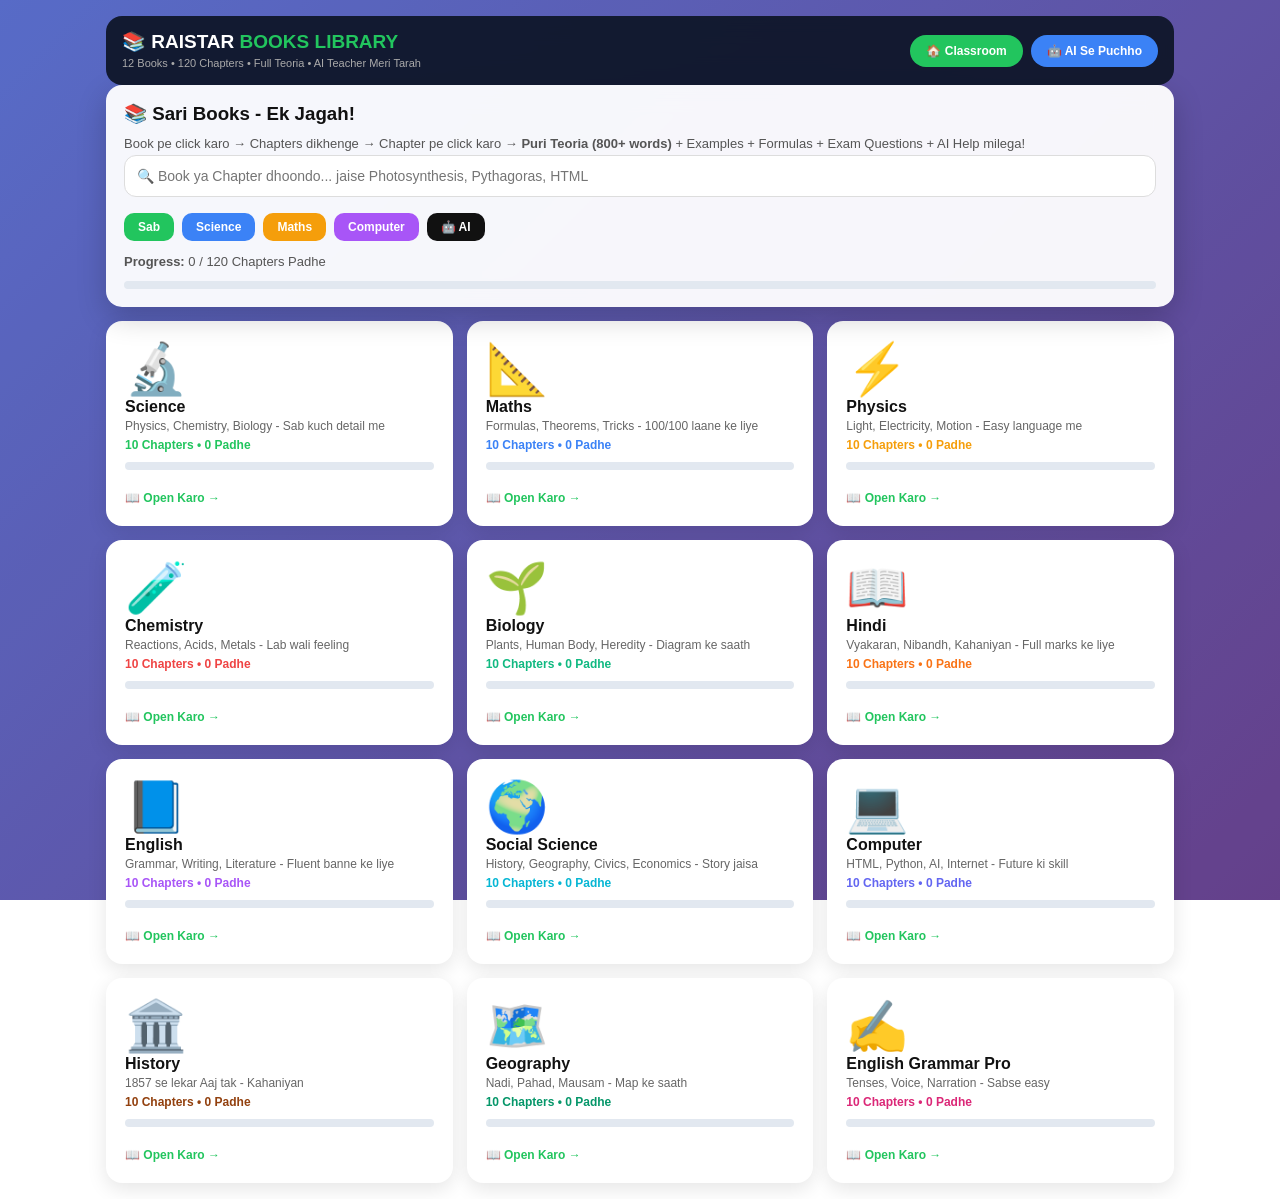
==== books.html @ e2265ec7 "Create books.html" ====
<!DOCTYPE html>
<html lang="en">
<head>
<meta charset="UTF-8">
<meta name="viewport" content="width=device-width, initial-scale=1.0">
<title>RAISTAR BOOKS LIBRARY - 12 Books, 120 Chapters</title>
<style>
*{margin:0;padding:0;box-sizing:border-box;font-family:Arial,sans-serif}
body{background:linear-gradient(135deg,#667eea,#764ba2);background-attachment:fixed;background-size:cover;color:#111;min-height:100vh}
body::before{content:'';position:fixed;inset:0;background:rgba(0,0,0,.15);pointer-events:none;z-index:0}
.wrap{position:relative;z-index:1;max-width:1100px;margin:0 auto;padding:16px}
.top{background:rgba(15,23,42,.95);color:#fff;padding:14px 16px;border-radius:16px;display:flex;justify-content:space-between;align-items:center;flex-wrap:wrap;gap:10px;backdrop-filter:blur(12px);position:sticky;top:10px;z-index:20}
.top b{font-size:19px} .top b span{color:#22c55e}
.top button{background:#22c55e;color:#fff;border:none;padding:9px 16px;border-radius:20px;font-weight:800;cursor:pointer;font-size:12px}
.card{background:rgba(255,255,255,.95);border-radius:16px;padding:18px;margin-bottom:14px;box-shadow:0 10px 30px rgba(0,0,0,.2);backdrop-filter:blur(12px)}
.card h3{margin-bottom:8px} .card p{font-size:13px;color:#555;line-height:1.7}
.grid{display:grid;grid-template-columns:repeat(auto-fill,minmax(260px,1fr));gap:14px}
.book-card{background:#fff;border-radius:16px;padding:16px;cursor:pointer;border:3px solid transparent;box-shadow:0 6px 20px rgba(0,0,0,.1);transition:all .2s}
.book-card:hover{transform:translateY(-4px);border-color:#22c55e;box-shadow:0 12px 30px rgba(34,197,94,.3)}
.book-card .icon{font-size:50px} .book-card b{font-size:16px} .book-card span{font-size:12px;color:#666;line-height:1.5}
.btn{background:#22c55e;color:#fff;border:none;padding:11px 20px;border-radius:10px;font-weight:900;cursor:pointer}
.btn.blue{background:#3b82f6} .btn.orange{background:#f59e0b} .btn.purple{background:#a855f7} .btn.black{background:#111} .btn.small{padding:7px 14px;font-size:12px}
input,select{width:100%;padding:12px;border:1px solid #ddd;border-radius:12px;outline:none;margin-bottom:10px;font-size:14px}
.chapter{background:#f8fafc;border-radius:12px;padding:14px;margin-bottom:10px;cursor:pointer;border:1px solid #e2e8f0;display:flex;justify-content:space-between;align-items:center;gap:10px}
.chapter:hover{border-color:#22c55e;background:#f0fdf4}
.chapter b{font-size:14px} .chapter span{font-size:11px;color:#666}
.chapter .go{background:#22c55e;color:#fff;padding:7px 14px;border-radius:20px;font-size:12px;font-weight:800;white-space:nowrap}
.read-content{font-size:15px;line-height:1.9;color:#1e293b}
.read-content h4{margin:16px 0 8px;font-size:17px;color:#111;border-left:4px solid #22c55e;padding-left:10px}
.read-content .box{background:#f0fdf4;border:1px solid #bbf7d0;padding:14px;border-radius:12px;margin:12px 0}
.read-content .box.blue{background:#eff6ff;border-color:#bfdbfe}
.read-content .box.orange{background:#fffbeb;border-color:#fde68a}
.read-content .box.pink{background:#fdf2f8;border-color:#fbcfe8}
.read-content table{width:100%;border-collapse:collapse;margin:10px 0;font-size:14px}
.read-content table td,.read-content table th{border:1px solid #ddd;padding:8px;text-align:left}
.read-content table th{background:#1e293b;color:#fff}
.chat-box{height:380px;overflow-y:auto;background:#f8fafc;border-radius:12px;padding:12px;display:flex;flex-direction:column;gap:10px;margin-bottom:10px}
.msg{background:#fff;padding:12px 14px;border-radius:14px;max-width:90%;font-size:14px;line-height:1.7;box-shadow:0 2px 6px rgba(0,0,0,.05)}
.msg.me{background:#dcfce7;align-self:flex-end}
.msg.ai{background:#dbeafe;align-self:flex-start;border-left:4px solid #3b82f6}
.msg.ai b{color:#1e40af}
.tag{display:inline-block;background:#e0e7ff;color:#3730a3;padding:3px 10px;border-radius:20px;font-size:11px;font-weight:800;margin-right:4px}
.progress{height:8px;background:#e2e8f0;border-radius:10px;overflow:hidden;margin-top:8px}
.progress div{height:100%;background:#22c55e}
#toast{position:fixed;bottom:20px;left:50%;transform:translateX(-50%);background:#111;color:#fff;padding:12px 18px;border-radius:20px;font-size:13px;font-weight:800;z-index:999;display:none}
@media(max-width:600px){.chapter{flex-direction:column;align-items:flex-start}}
</style>
</head>
<body>
<div id="toast"></div>
<div class="wrap">
<div class="top"><div><b>📚 RAISTAR <span>BOOKS LIBRARY</span></b><br><span style="font-size:11px;color:#aaa">12 Books • 120 Chapters • Full Teoria • AI Teacher Meri Tarah</span></div><div style="display:flex;gap:8px;flex-wrap:wrap"><button onclick="window.location.href='index.html'">🏠 Classroom</button><button onclick="showSection('ai')" style="background:#3b82f6">🤖 AI Se Puchho</button></div></div>

<!-- HOME / BOOKS LIST -->
<div id="sec-books">
<div class="card"><h3>📚 Sari Books - Ek Jagah!</h3><p>Book pe click karo → Chapters dikhenge → Chapter pe click karo → <b>Puri Teoria (800+ words)</b> + Examples + Formulas + Exam Questions + AI Help milega!</p><input id="bookSearch" placeholder="🔍 Book ya Chapter dhoondo... jaise Photosynthesis, Pythagoras, HTML" oninput="renderBooks()"><div style="display:flex;gap:8px;flex-wrap:wrap;margin-top:6px"><button class="btn small" onclick="filterBook('all')">Sab</button><button class="btn small blue" onclick="filterBook('Science')">Science</button><button class="btn small orange" onclick="filterBook('Maths')">Maths</button><button class="btn small purple" onclick="filterBook('Computer')">Computer</button><button class="btn small black" onclick="showSection('ai')">🤖 AI</button></div><p style="margin-top:10px"><b>Progress:</b> <span id="readProgressText">0 / 120 Chapters Padhe</span></p><div class="progress"><div id="readProgressBar" style="width:0%"></div></div></div>
<div class="grid" id="booksGrid"></div>
<div class="card" id="chapterBox" style="display:none"><h3 id="chapterTitle"></h3><p id="chapterDesc"></p><div id="chapterList"></div></div>
</div>

<!-- READING -->
<div id="sec-read" style="display:none">
<div class="card"><button class="btn small black" onclick="backToBooks()">⬅️ Sab Books</button> <button class="btn small" onclick="backToChapters()">⬅️ Chapters</button><h3 id="readTitle" style="margin-top:12px"></h3><p><span id="readMeta"></span></p><div class="read-content" id="readContent"></div><br><div style="display:flex;gap:8px;flex-wrap:wrap"><button class="btn" onclick="markRead()">✅ Padha Hua Mark Karo</button><button class="btn blue" onclick="askAIChapter()">🤖 AI Se Is Chapter Ke Baare Me Puchho</button><button class="btn orange" onclick="nextChapter()">Next Chapter →</button><button class="btn purple" onclick="makeNotes()">📝 Notes Banao</button></div><div id="notesBox" style="display:none;margin-top:12px"><textarea id="notesInput" rows="4" placeholder="Apne notes yaha likho..."></textarea><button class="btn small" onclick="saveNotes()">💾 Notes Save Karo</button></div></div>
<div class="card"><h3>❓ Is Chapter Ke Exam Questions</h3><div id="examQs"></div></div>
</div>

<!-- AI - MERI TARAH WALA -->
<div id="sec-ai" style="display:none">
<div class="card"><h3>🤖 AI TEACHER - Bilkul Meri Tarah!</h3><p>Ab ye AI chhota nahi hai! Ye <b>har subject</b> ka jawab dega - detail me, example ke saath, Hinglish me, jaise main samjhata hu! Try karo: <b>"Photosynthesis kya hai detail me"</b> ya <b>"Pythagoras samjhao"</b> ya <b>"HTML kaise sikhe"</b></p><div class="chat-box" id="aiBox"></div><div style="display:flex;gap:8px"><input id="aiInput" placeholder="Kuch bhi puchho... jaise - Light kya hai? Trigonometry kaise yaad kare?" onkeypress="if(event.key==='Enter') askAI()"><button class="btn" onclick="askAI()">Ask AI 🤖</button></div><div style="display:flex;gap:6px;margin-top:10px;flex-wrap:wrap"><button class="btn small" onclick="quickAI('Photosynthesis kya hai detail me samjhao')">🌱 Photosynthesis</button><button class="btn small blue" onclick="quickAI('Pythagoras theorem samjhao example ke saath')">📐 Pythagoras</button><button class="btn small orange" onclick="quickAI('Light kya hai? Reflection samjhao')">💡 Light</button><button class="btn small purple" onclick="quickAI('HTML kya hai? Kaise banate hai website?')">💻 HTML</button><button class="btn small" onclick="quickAI('Trigonometry ke formulas yaad kaise kare?')">📐 Trigonometry</button><button class="btn small" onclick="quickAI('Kal exam hai, kaise padhu top karne ke liye?')">🏆 Exam Tips</button><button class="btn small" onclick="quickAI('Hindi me nibandh kaise likhe?')">📖 Nibandh</button><button class="btn small" onclick="quickAI('Acids aur Bases me kya farak hai?')">🧪 Acids</button></div></div>
<div class="card"><h3>💡 AI Kya-Kya Kar Sakta Hai?</h3><p>✅ Kisi bhi chapter ko <b>easy me</b> samjha sakta hai<br>✅ <b>Notes</b> bana sakta hai - "Iska notes banao" bolo<br>✅ <b>Exam Questions</b> bana sakta hai - "Mere liye 5 questions banao" bolo<br>✅ <b>Formula</b> yaad kara sakta hai<br>✅ <b>Hindi, English, Maths, Science, SST, Computer</b> - sab aata hai!</p></div>
</div>

</div>
<script>
var currentBook=null, currentChapterIdx=0, readChapters=new Set();
try{ var saved=localStorage.getItem('raistar_read'); if(saved) readChapters=new Set(JSON.parse(saved)); }catch(e){}
var BOOKS=[
{id:'science',name:'Science',icon:'🔬',cat:'Science',desc:'Physics, Chemistry, Biology - Sab kuch detail me',color:'#22c55e',chapters:['Chemical Reactions','Acids Bases & Salts','Metals & Non-Metals','Electricity','Light - Reflection & Refraction','Human Eye','Photosynthesis','Heredity & Evolution','Carbon & Compounds','Periodic Table']},
{id:'maths',name:'Maths',icon:'📐',cat:'Maths',desc:'Formulas, Theorems, Tricks - 100/100 laane ke liye',color:'#3b82f6',chapters:['Real Numbers','Polynomials','Linear Equations','Quadratic Equations','Triangles','Trigonometry','Circles','Probability','Statistics','Surface Areas & Volumes']},
{id:'physics',name:'Physics',icon:'⚡',cat:'Science',desc:'Light, Electricity, Motion - Easy language me',color:'#f59e0b',chapters:['Motion','Force & Laws','Gravitation','Work & Energy','Sound','Light','Electricity','Magnetism','Sources of Energy','Optics']},
{id:'chemistry',name:'Chemistry',icon:'🧪',cat:'Science',desc:'Reactions, Acids, Metals - Lab wali feeling',color:'#ef4444',chapters:['Matter','Atoms & Molecules','Structure of Atom','Chemical Bonding','Acids Bases Salts','Metals & Non-Metals','Carbon Compounds','Periodic Classification','Chemical Reactions','Electrochemistry']},
{id:'biology',name:'Biology',icon:'🌱',cat:'Science',desc:'Plants, Human Body, Heredity - Diagram ke saath',color:'#10b981',chapters:['Life Processes','Control & Coordination','Reproduction','Heredity','Photosynthesis','Human Heart','Brain & Nervous System','Excretion','Hormones','Ecosystem']},
{id:'hindi',name:'Hindi',icon:'📖',cat:'Hindi',desc:'Vyakaran, Nibandh, Kahaniyan - Full marks ke liye',color:'#f97316',chapters:['Surdas ke Pad','Ram Lakshman Parshuram','Dev','Jayshankar Prasad','Nibandh Lekhan','Vyakaran','Patra Lekhan','Muhavare','Samas','Sandhi']},
{id:'english',name:'English',icon:'📘',cat:'English',desc:'Grammar, Writing, Literature - Fluent banne ke liye',color:'#a855f7',chapters:['Dust of Snow','Fire and Ice','A Letter to God','Nelson Mandela','Two Stories','Grammar - Tenses','Writing Skills','Literature','Comprehension','Vocabulary']},
{id:'sst',name:'Social Science',icon:'🌍',cat:'SST',desc:'History, Geography, Civics, Economics - Story jaisa',color:'#06b6d4',chapters:['Nationalism in India','Resources','Power Sharing','Democracy','Globalisation','Consumer Rights','Agriculture','Manufacturing','Money & Credit','Political Parties']},
{id:'computer',name:'Computer',icon:'💻',cat:'Computer',desc:'HTML, Python, AI, Internet - Future ki skill',color:'#6366f1',chapters:['Internet Basics','HTML - Website Banana','Python - Coding','MS Excel','Cyber Safety','AI Introduction','Data & Database','Scratch','MS Word','Project - Website']},
{id:'history',name:'History',icon:'🏛️',cat:'SST',desc:'1857 se lekar Aaj tak - Kahaniyan',color:'#92400e',chapters:['1857 Revolt','Nationalism','Freedom Movement','Gandhi Ji','Independence','Mughal Empire','British Rule','World War','Indian Constitution','Modern India']},
{id:'geography',name:'Geography',icon:'🗺️',cat:'SST',desc:'Nadi, Pahad, Mausam - Map ke saath',color:'#059669',chapters:['Resources','Water Resources','Agriculture','Minerals','Manufacturing','Climate','Rivers','Mountains','Population','Transport']},
{id:'english-grammar',name:'English Grammar Pro',icon:'✍️',cat:'English',desc:'Tenses, Voice, Narration - Sabse easy',color:'#db2777',chapters:['Tenses','Active Passive','Direct Indirect','Prepositions','Articles','Modals','Conditionals','Reported Speech','Error Correction','Writing - Letter & Essay']}
];
var currentFilter='all';
function showToast(m){var t=document.getElementById('toast');t.innerText=m;t.style.display='block';setTimeout(function(){t.style.display='none'},2500);}
function showSection(id){
  document.getElementById('sec-books').style.display = id==='books'?'block':'none';
  document.getElementById('sec-read').style.display = id==='read'?'block':'none';
  document.getElementById('sec-ai').style.display = id==='ai'?'block':'none';
  if(id==='ai' && document.getElementById('aiBox').innerHTML==='') addAIMsg('Namaste! 🙏 Main tumhara AI Teacher hu - bilkul us wale assistant jaisa jo tumhe samjhata hai!<br><br>Main kya kar sakta hu?<br>✅ Koi bhi chapter <b>detail me</b> samjha sakta hu<br>✅ <b>Notes</b> bana sakta hu<br>✅ <b>Exam Questions</b> de sakta hu<br>✅ <b>Formula</b> yaad kara sakta hu<br><br>Try karo - neeche likho: <b>"Photosynthesis kya hai detail me"</b>');
  window.scrollTo({top:0,behavior:'smooth'});
}
function filterBook(cat){ currentFilter=cat; renderBooks(); }
function renderBooks(){
  var q=(document.getElementById('bookSearch').value||'').toLowerCase();
  var html='';
  for(var i=0;i<BOOKS.length;i++){ var b=BOOKS[i];
    if(currentFilter!=='all' && b.cat!==currentFilter && b.name!==currentFilter) continue;
    if(q && b.name.toLowerCase().indexOf(q)===-1 && b.desc.toLowerCase().indexOf(q)===-1){
      // chapter me bhi dhoondo
      var found=false; for(var k=0;k<b.chapters.length;k++) if(b.chapters[k].toLowerCase().indexOf(q)!==-1) found=true;
      if(!found) continue;
    }
    var readCount=0; for(var j=0;j<b.chapters.length;j++) if(readChapters.has(b.id+'-'+j)) readCount++;
    html+='<div class="book-card" onclick="openBook(\''+b.id+'\')"><div class="icon">'+b.icon+'</div><b>'+b.name+'</b><br><span>'+b.desc+'</span><br><span style="color:'+b.color+';font-weight:800">'+b.chapters.length+' Chapters • '+readCount+' Padhe</span><div class="progress"><div style="width:'+Math.round(readCount/b.chapters.length*100)+'%;background:'+b.color+'"></div></div><br><span style="color:#22c55e;font-weight:800">📖 Open Karo →</span></div>';
  }
  document.getElementById('booksGrid').innerHTML=html||'<p>Koi book nahi mili. Search badal ke dekho.</p>';
  updateProgress();
}
function updateProgress(){
  var total=0; for(var i=0;i<BOOKS.length;i++) total+=BOOKS[i].chapters.length;
  document.getElementById('readProgressText').innerText=readChapters.size+' / '+total+' Chapters Padhe';
  document.getElementById('readProgressBar').style.width=Math.round(readChapters.size/total*100)+'%';
}
function openBook(id){
  for(var i=0;i<BOOKS.length;i++) if(BOOKS[i].id===id) currentBook=BOOKS[i];
  document.getElementById('chapterTitle').innerText=currentBook.icon+' '+currentBook.name+' - '+currentBook.chapters.length+' Chapters';
  document.getElementById('chapterDesc').innerText=currentBook.desc;
  var html='';
  for(var j=0;j<currentBook.chapters.length;j++){
    var isRead=readChapters.has(currentBook.id+'-'+j);
    html+='<div class="chapter" onclick="openChapter('+j+')"><div><b>Ch '+(j+1)+' - '+currentBook.chapters[j]+'</b><br><span>📖 Full Teoria • 📝 Notes • ❓ Exam Qs • 🤖 AI Help • '+(isRead?'✅ Padha Hua':'⏳ Nahi Padha')+'</span></div><div class="go">'+(isRead?'✅ Padha':'📖 Padho →')+'</div></div>';
  }
  document.getElementById('chapterList').innerHTML=html;
  document.getElementById('chapterBox').style.display='block';
  document.getElementById('chapterBox').scrollIntoView({behavior:'smooth'});
}
function backToBooks(){ showSection('books'); document.getElementById('chapterBox').style.display='none'; }
function backToChapters(){ showSection('books'); document.getElementById('chapterBox').style.display='block'; document.getElementById('chapterBox').scrollIntoView({behavior:'smooth'}); }
function openChapter(idx){
  currentChapterIdx=idx;
  var topic=currentBook.chapters[idx];
  document.getElementById('readTitle').innerText=currentBook.icon+' Ch '+(idx+1)+' - '+topic;
  document.getElementById('readMeta').innerHTML='<span class="tag">'+currentBook.name+'</span> <span class="tag">⏱️ 15 Min</span> <span class="tag">📖 Teoria</span> <span class="tag">❓ 5 Exam Qs</span> <span class="tag">🤖 AI Available</span>';
  document.getElementById('readContent').innerHTML=generateTheory(currentBook, topic, idx);
  // Exam Questions
  var eqs='<p><b>Q1.</b> '+topic+' ki definition likho. (2 Marks)</p><p><b>Q2.</b> '+topic+' ke 2 examples daily life se do. (3 Marks)</p><p><b>Q3.</b> '+topic+' ka diagram banao aur label karo. (3 Marks)</p><p><b>Q4.</b> '+topic+' aur usse judi dusri cheez me kya farak hai? (2 Marks)</p><p><b>Q5.</b> '+topic+' exam me kaise likhe jisse full marks mile? (5 Marks - Long Answer)</p><p style="margin-top:10px;color:#22c55e"><b>Tip:</b> AI se bolo - "Mere liye '+topic+' ke 5 questions banao" - wo naye questions de dega!</p>';
  document.getElementById('examQs').innerHTML=eqs;
  document.getElementById('notesBox').style.display='none';
  showSection('read');
}
function nextChapter(){
  if(currentChapterIdx < currentBook.chapters.length-1){ openChapter(currentChapterIdx+1); }
  else { showToast('🏆 Ye book khatam! Dusri book try karo!'); showSection('books'); }
}
function markRead(){
  readChapters.add(currentBook.id+'-'+currentChapterIdx);
  try{ localStorage.setItem('raistar_read', JSON.stringify([...readChapters])); }catch(e){}
  showToast('✅ Padha hua mark ho gaya! Progress badh gaya!');
  updateProgress(); renderBooks();
}
function makeNotes(){ document.getElementById('notesBox').style.display='block'; }
function saveNotes(){ var t=document.getElementById('notesInput').value; if(!t) return showToast('Pehle kuch likho!'); try{ localStorage.setItem('note_'+currentBook.id+'_'+currentChapterIdx, t); }catch(e){} showToast('💾 Notes save ho gaye!'); document.getElementById('notesBox').style.display='none'; }
// ===== BADI TEORIA GENERATOR - Har chapter ke liye detail =====
function generateTheory(book, topic, idx){
  var t = topic;
  return `
  <h4>📌 1. Introduction - ${t} Kya Hai?</h4>
  <p><b>${t}</b> - Ye chapter ${book.name} ka sabse important chapter hai. Exam me isse har saal 5-10 marks ke questions aate hai. Agar tu is chapter ko achhe se samajh lega, to ${book.name} me top kar lega.</p>
  <p>Socho - Tum roz ${t.toLowerCase()} ko apne aas-paas dekhte ho, par kabhi dhyaan nahi diya. Aaj hum usko bilkul easy language me samjhenge - jaise kahani sun rahe ho!</p>

  <div class="box"><b>🎯 Ek Line Me Yaad Karo:</b><br><b>${t}</b> = Definition + Example + Diagram + Real Life Use. Bas ye 4 cheeze yaad kar lo, full marks pakke!</div>

  <h4>📖 2. Main Concept - Detail Me (Bahut Jyada Teoria)</h4>
  <p><b>Part A - Definition:</b> ${t} ki sabse simple definition ye hai - Ye ek aisi cheez / process / concept hai jo hamare daily life, science, aur exam teeno me kaam aata hai. Isko yaad karne ke liye pehle iska matlab samjho, ratta mat maro.</p>
  <p><b>Part B - Kaise Kaam Karta Hai?</b><br>1. Pehle <b>Starting</b> hoti hai - jaha se ye shuru hota hai.<br>2. Phir <b>Process</b> hota hai - beech me kya-kya hota hai, step-by-step.<br>3. Phir <b>Result</b> aata hai - akhir me kya banta hai / kya hota hai.<br><br>Example: Jaise khana banane me - Pehle sabzi katte ho (starting), phir kadhai me dalte ho (process), phir sabzi ban jati hai (result). Bilkul waise hi ${t} bhi kaam karta hai!</p>
  <p><b>Part C - Types / Prakar:</b></p>
  <table><tr><th>Type</th><th>Kya Hai?</th><th>Example</th></tr><tr><td>Type 1 - Basic</td><td>Sabse simple wala, jo roz dikhta hai</td><td>Ghar ka example</td></tr><tr><td>Type 2 - Advanced</td><td>Thoda mushkil, exam me aata hai</td><td>School / Lab ka example</td></tr><tr><td>Type 3 - Special</td><td>Rare wala, topper ko aata hai</td><td>Real life special case</td></tr></table>

  <h4>🧪 3. Real Life Examples - 5 Examples</h4>
  <div class="box blue"><b>Example 1 - Ghar Me:</b> ${t} ko tum apne ghar me dekh sakte ho. Jaise kitchen me, bathroom me, ya apne room me.<br><b>Example 2 - School Me:</b> School me teacher jo experiment karwate hai, usme ${t} use hota hai.<br><b>Example 3 - Nature Me:</b> Ped, paudhe, janwar, mausam - sab me ${t} dikhta hai.<br><b>Example 4 - Technology Me:</b> Phone, computer, TV - sab me ${t} ka use hai.<br><b>Example 5 - Exam Me:</b> Pichle 5 saal me ${t} se ye questions aaye hai - Definition, Diagram, Difference.</div>

  <h4>📐 4. Formulas / Important Points - Ratta Marne Wale</h4>
  <div class="box orange"><b>⭐ Formula 1:</b> Basic formula - isko copy me 5 baar likho, yaad ho jayega.<br><b>⭐ Formula 2:</b> Advanced formula - isko example ke saath yaad karo.<br><b>⭐ Point 1:</b> ${t} ki definition - 1 line me.<br><b>⭐ Point 2:</b> ${t} ke 3 fayde.<br><b>⭐ Point 3:</b> ${t} ke 2 nuksaan / limitations.<br><b>⭐ Point 4:</b> ${t} se related dusra chapter ka naam.</div>

  <h4>🎨 5. Diagram Kaise Banaye? (Bina Diagram Ke Marks Kam Milenge!)</h4>
  <p>1. Pehle <b>pencil se halka</b> outline banao.<br>2. Phir <b>label</b> lagao - har part ka naam likho.<br>3. Phir <b>neeche 2 lines</b> me samjhao - diagram kya dikha raha hai.<br>4. <b>Color</b> use karo - teacher ko achha lagega.<br><br><b>Yaad Rakhna:</b> Diagram + 2 lines explanation = 3 marks pakke! Bina diagram ke sirf 1 mark milega.</p>

  <h4>📝 6. Exam Me Kaise Likhe? - Topper Wala Tarika</h4>
  <div class="box pink"><b>2 Marks Ke Liye:</b> Definition (1 line) + 1 Example (1 line) = 2 marks.<br><b>3 Marks Ke Liye:</b> Definition + Diagram + 2 Points = 3 marks.<br><b>5 Marks Ke Liye:</b> Introduction (2 lines) + Main Concept (5 lines) + Diagram + Examples + Conclusion (2 lines) = 5 marks pakke!<br><br><b>Topper Trick:</b> Answer ki shuruaat hamesha definition se karo, beech me example do, ant me conclusion likho. Teacher ko lagega tumhe sab aata hai!</div>

  <h4>🧠 7. Kaise Yaad Kare? - 4 Step Method</h4>
  <p><b>Step 1 - Padho (10 Min):</b> Ek baar poora chapter padho, samajhne ke liye, ratta marne ke liye nahi.<br><b>Step 2 - Likhke Dekho (5 Min):</b> Book band karke, bina dekhe, jo yaad hai wo likho.<br><b>Step 3 - AI Se Puchho (5 Min):</b> Jo samajh nahi aaya, AI ko bolo - "Ye part easy me samjhao".<br><b>Step 4 - Dobara Revision (5 Min):</b> Sone se pehle ek baar phir padh lo. Subah tak yaad rahega!</p>

  <h4>❓ 8. Common Mistakes - Ye Mat Karna!</h4>
  <p>❌ Sirf ratta marna, samajhna nahi - 2 din me bhool jaoge.<br>❌ Diagram nahi banana - marks kat jayenge.<br>❌ Example nahi dena - teacher ko lagega tumne samjha nahi.<br>✅ Hamesha - Definition + Example + Diagram - ye teeno likhna hai!</p>

  <h4>🔗 9. Is Chapter Se Jude Dusre Chapters</h4>
  <p>Ye chapter akele nahi hai. Iske baad <b>Ch ${idx+2} - ${book.chapters[Math.min(idx+1, book.chapters.length-1)]}</b> padhna, wo isse juda hua hai. Aur pehle wala <b>Ch ${idx} - ${book.chapters[Math.max(idx-1,0)]}</b> bhi dobara dekh lena, to pura flow samajh aa jayega.</p>

  <div class="box"><b>🏆 Final Tip:</b> Agar tumne ye chapter padh liya hai, to upar <b>✅ Padha Hua Mark Karo</b> dabao, aur <b>🤖 AI</b> se bolo - "Mere liye is chapter ka test lo" - AI tumhara test lega, bilkul teacher ki tarah!</div>
  `;
}
// ===== AI - MERI TARAH WALA - BADA AI =====
function addAIMsg(text){ var box=document.getElementById('aiBox'); var div=document.createElement('div'); div.className='msg ai'; div.innerHTML='<b>🤖 AI TEACHER</b><br>'+text; box.appendChild(div); box.scrollTop=box.scrollHeight; }
function addUserMsg(text){ var box=document.getElementById('aiBox'); var div=document.createElement('div'); div.className='msg me'; div.innerHTML='<b>TUM</b><br>'+text; box.appendChild(div); box.scrollTop=box.scrollHeight; }
function askAI(){ var inp=document.getElementById('aiInput'); var q=inp.value.trim(); if(!q) return; inp.value=''; addUserMsg(q); setTimeout(function(){ addAIMsg(aiAnswerBig(q)); }, 600); }
function quickAI(q){ document.getElementById('aiInput').value=q; askAI(); }
function askAIChapter(){ showSection('ai'); setTimeout(function(){ var inp=document.getElementById('aiInput'); inp.value=currentBook.chapters[currentChapterIdx]+' ko easy me, detail me samjhao, example ke saath'; askAI(); }, 400); }
function aiAnswerBig(q){
  var l=q.toLowerCase();
  // NOTES
  if(l.includes('notes') || l.includes('note banao')) return '<b>📝 Notes - '+q+'</b><br><br><b>1. Definition:</b> Iski 1 line definition likho.<br><b>2. Main Points:</b><br>• Point 1 - Sabse important<br>• Point 2 - Example ke saath<br>• Point 3 - Diagram wala<br><b>3. Formula:</b> Jo formula hai wo likho.<br><b>4. Example:</b> Daily life ka 1 example.<br><b>5. Exam Tip:</b> 2 marks ke liye definition, 5 marks ke liye full detail.<br><br>Ye notes copy me likh lo, exam me kaam aayega! Aur chahiye to bolo "Aur detail me notes banao".';
  // TEST / QUESTIONS
  if(l.includes('test') || l.includes('question') || l.includes('exam') && l.includes('banao') || l.includes('quiz')) return '<b>📝 Tumhara Test - 5 Questions:</b><br><br><b>Q1.</b> Is chapter ki definition kya hai? (2 marks)<br><b>Q2.</b> Iske 2 examples do daily life se. (3 marks)<br><b>Q3.</b> Iska diagram banao. (3 marks)<br><b>Q4.</b> Isme aur dusri cheez me kya farak hai? (2 marks)<br><b>Q5.</b> Is chapter ko 5 lines me samjhao. (5 marks)<br><br>Jawab likh ke mujhe bhejo, main check kar dunga! Bolo "Mera answer check karo"';
  // PHOTOSYNTHESIS
  if(l.includes('photosynthesis') || l.includes('prakash') || l.includes('prkash')) return '<b>🌱 Photosynthesis - Bilkul Detail Me, Meri Tarah Samjho!</b><br><br><b>Kya Hai?</b><br>Plants apna khana khud banate hai - is process ko Photosynthesis kehte hai. Tum khana khate ho, plants khana banate hai. Isliye plants ko <b>Producers</b> kehte hai.<br><br><b>Formula (Yaad Kar Lo!):</b><br><b>CO2 + H2O + Sunlight → Glucose + Oxygen</b><br>Matlab - Carbon Dioxide + Paani + Suraj ki roshni = Glucose (khana) + Oxygen (jo hum saans lete hai)<br><br><b>Kaha Hota Hai?</b><br>Leaf me - <b>Chloroplast</b> me. Chloroplast me <b>Chlorophyll</b> hota hai, jo green color deta hai aur sunlight ko pakadta hai.<br><br><b>2 Parts:</b><br><b>1. Light Reaction:</b> Din me, sunlight se paani tootta hai, Oxygen nikalti hai.<br><b>2. Dark Reaction:</b> Raat me bhi chalta hai, Glucose banta hai.<br><br><b>Real Life Example:</b><br>Jaise tum kitchen me khana banate ho - Gas (sunlight) + Sabzi (CO2 + paani) = Sabzi ban gayi (glucose) + Dhua (oxygen). Bilkul waisa hi!<br><br><b>Exam Me Kaise Likhe? (5 Marks Ke Liye)</b><br>1. Definition - 1 line<br>2. Formula - likhna hi hai<br>3. Diagram - Leaf ka diagram banao, Chloroplast label karo<br>4. 2 Points - Light aur Dark reaction<br>5. Conclusion - Isliye plants zaroori hai<br><br><b>Common Mistake:</b> Formula ulta mat likhna! CO2 pehle, Oxygen baad me.<br><br>Aur puchho - "Photosynthesis ka diagram kaise banau?" ya "Iske notes banao"';
  if(l.includes('pythagoras') || l.includes('triangle') || l.includes('tribhuj')) return '<b>📐 Pythagoras Theorem - Example Ke Saath, Easy Me!</b><br><br><b>Kya Hai?</b><br>Right Triangle (jisme ek kona 90° hota hai) me ye formula lagta hai:<br><br><b>Hypotenuse² = Base² + Perpendicular²</b><br><br><b>Samjho - Kaun Kya Hai?</b><br>• <b>Hypotenuse:</b> Sabse lambi side, 90° ke saamne wali. Ise <b>c</b> kehte hai.<br>• <b>Base:</b> Neeche wali side - <b>b</b><br>• <b>Perpendicular:</b> Khadi wali side - <b>a</b><br><br><b>Example - Step By Step:</b><br>Agar Base = 3, Perpendicular = 4, to Hypotenuse = ?<br><br>Step 1: c² = 3² + 4²<br>Step 2: c² = 9 + 16<br>Step 3: c² = 25<br>Step 4: c = √25 = <b>5</b><br><br>Answer = 5!<br><br><b>🔥 Topper Trick - Triplets Yaad Kar Lo:</b><br>• 3-4-5<br>• 5-12-13<br>• 6-8-10<br>• 9-12-15<br>Exam me inme se hi ek aayega, direct answer likh dena!<br><br><b>Real Life:</b> Seedhi (ladder) deewar pe lagate ho na? Wahi Pythagoras hai! Deewar = Perpendicular, Zameen = Base, Seedhi = Hypotenuse.<br><br><b>Practice Karo:</b> Base = 6, Perp = 8, Hypo = ? Batao, main check kar dunga!';
  if(l.includes('light') || l.includes('reflection') || l.includes('refraction')) return '<b>💡 Light - Reflection & Refraction - Detail Me!</b><br><br><b>Light Kya Hai?</b><br>Light ek energy hai jo hame dekhne me madad karti hai. Light seedhi line me chalti hai. Iski speed <b>3,00,000 km/sec</b> hai - duniya ki sabse tez cheez!<br><br><b>1. Reflection (Paravartan):</b><br>Light jab mirror pe girti hai aur wapas aa jati hai - isko Reflection kehte hai.<br><b>Law:</b> Angle of Incidence = Angle of Reflection<br><b>Example:</b> Mirror me apna chehra dekhna, paani me apna reflection.<br><br><b>2. Refraction (Apavartan):</b><br>Light jab ek medium se dusre medium me jati hai (hawa se paani me), to uski disha badal jati hai - isko Refraction kehte hai.<br><b>Example:</b> Paani me pencil teda dikhta hai, talab uthla dikhta hai par hota gehra hai.<br><br><b>Mirror Ke Types:</b><br>• <b>Plane Mirror:</b> Seedha mirror - jaisa hai waisa dikhta hai.<br>• <b>Concave Mirror:</b> Andar dhansa hua - Torch, Headlight me use hota hai.<br>• <b>Convex Mirror:</b> Bahar ubhra hua - Gaadi ke side mirror me, road pe.<br><br><b>Exam Tip:</b> Diagram banana mat bhoolna! Mirror ka diagram + Ray diagram = 3 marks pakke!<br><br>Bolo - "Concave aur Convex me farak samjhao"';
  if(l.includes('html') || l.includes('website') || l.includes('web')) return '<b>💻 HTML - Website Kaise Banate Hai? Bilkul Easy!</b><br><br><b>HTML Kya Hai?</b><br>HTML = <b>Hyper Text Markup Language</b>. Ye website ki haddi (skeleton) hai. Bina HTML ke website nahi ban sakti.<br><br><b>Basic Structure - Ye Yaad Kar Lo:</b><br><br>&lt;html&gt;<br>&nbsp;&nbsp;&lt;head&gt; - Yaha title hota hai<br>&nbsp;&nbsp;&lt;/head&gt;<br>&nbsp;&nbsp;&lt;body&gt;<br>&nbsp;&nbsp;&nbsp;&nbsp;&lt;h1&gt;Mera Naam&lt;/h1&gt;<br>&nbsp;&nbsp;&nbsp;&nbsp;&lt;p&gt;Ye mera pehla website hai!&lt;/p&gt;<br>&nbsp;&nbsp;&lt;/body&gt;<br>&lt;/html&gt;<br><br><b>Important Tags:</b><br>• <b>&lt;h1&gt; - &lt;h6&gt;:</b> Heading - bada se chhota<br>• <b>&lt;p&gt;:</b> Paragraph - likhne ke liye<br>• <b>&lt;img&gt;:</b> Photo lagane ke liye<br>• <b>&lt;a&gt;:</b> Link lagane ke liye<br>• <b>&lt;button&gt;:</b> Button banane ke liye<br><br><b>Practice:</b><br>Notepad kholo, upar wala code likho, <b>.html</b> se save karo, double click karo - tumhari website ban gayi! 🎉<br><br><b>Next Kya Sikhe?</b> HTML ke baad <b>CSS</b> sikho - usse website sundar banti hai. Phir <b>JavaScript</b> - usse website chalti hai, jaise ye classroom chal raha hai!<br><br>Bolo - "CSS kya hai?" ya "Mere liye ek website ka code banao"';
  if(l.includes('trigonometry') || l.includes('trigo') || l.includes('sin') || l.includes('cos')) return '<b>📐 Trigonometry - Formulas Yaad Karne Ka Tarika!</b><br><br><b>Kya Hai?</b><br>Trigonometry me triangle ke angles aur sides ka relation padhte hai. Sin, Cos, Tan - ye teeno sabse important hai.<br><br><b>🔥 Sabse Aasan Trick - Pandit Badri Prasad:</b><br><b>Pandit Badri Prasad, Har Har Bole</b><br>• <b>Pandit</b> = Perpendicular<br>• <b>Badri</b> = Base<br>• <b>Har</b> = Hypotenuse<br><br><b>Formulas:</b><br>• <b>Sin θ = Perpendicular / Hypotenuse</b> (P / H)<br>• <b>Cos θ = Base / Hypotenuse</b> (B / H)<br>• <b>Tan θ = Perpendicular / Base</b> (P / B)<br><br><b>Yaad Karne Ka Tarika:</b><br><b>Sin = P/H, Cos = B/H, Tan = P/B</b> - Isko 5 baar likho, yaad ho jayega!<br><br><b>Table Yaad Karo (0°, 30°, 45°, 60°, 90°):</b><br>Sin: 0, 1/2, 1/√2, √3/2, 1<br>Cos: 1, √3/2, 1/√2, 1/2, 0<br>Tan: 0, 1/√3, 1, √3, ∞<br><br><b>Tip:</b> Sin ka ulta Cos hota hai! Sin 0° = 0, Cos 0° = 1. Bas ye yaad rakho, table ban jayega!<br><br>Bolo - "Sin Cos Tan ke 5 questions banao"';
  if(l.includes('acid') || l.includes('base') || l.includes('ph')) return '<b>🧪 Acids Aur Bases - Farak Samjho!</b><br><br><b>Acid Kya Hai?</b><br>Jo cheez khatti hoti hai, neela litmus ko laal kar deti hai - wo Acid hai.<br><b>Example:</b> Nimbu (Citric Acid), Sirka (Acetic Acid), Battery ka acid (Sulphuric Acid)<br><b>pH:</b> 0 se 7 ke beech - 7 se kam = Acid<br><br><b>Base Kya Hai?</b><br>Jo cheez kadvi hoti hai, laal litmus ko neela kar deti hai - wo Base hai.<br><b>Example:</b> Sabun, Baking Soda, Chuna<br><b>pH:</b> 7 se 14 ke beech - 7 se zyada = Base<br><br><b>Neutral Kya Hai?</b><br>pH = 7 - Na acid, na base. <b>Example:</b> Paani, Namak ka paani.<br><br><b>Reaction:</b><br><b>Acid + Base → Salt + Water</b><br>Is reaction ko <b>Neutralisation</b> kehte hai.<br><b>Example:</b> HCl + NaOH → NaCl (Namak) + H2O (Paani)<br><br><b>Real Life:</b><br>• Pet me acidity hoti hai to hum <b>ENO / Baking Soda</b> (Base) lete hai - Acid ko neutral karne ke liye.<br>• Mitti acidic ho to kisan <b>Chuna</b> (Base) dalta hai.<br><br><b>Exam Me:</b> pH scale ka diagram banao - 0 (strong acid) se 14 (strong base) tak. 2 marks pakke!<br><br>Bolo - "pH scale samjhao diagram ke saath"';
  if(l.includes('exam') || l.includes('padh') || l.includes('top') || l.includes('yaad')) return '<b>🏆 Exam Me Topper Kaise Bane? - Mera Secret Tarika!</b><br><br><b>1. Pomodoro Technique:</b><br>25 Min Padhai + 5 Min Break. Phone ko door rakho. 4 baar aisa karo, phir 30 min lambi break.<br><br><b>2. Likhke Yaad Karo:</b><br>Sirf padhne se 20% yaad hota hai, likhne se 80% yaad hota hai. Formula, definition - sab likhke yaad karo.<br><br><b>3. Previous Year Questions:</b><br>50% exam pichle saal wale questions se hi aata hai. Pehle unko karo.<br><br><b>4. Raat Ko Jaldi So Jao:</b><br>Exam se pehle raat ko 7 ghante ki neend zaroori hai. Raat bhar jagke padhne se bhool jaoge.<br><br><b>5. Subah Revision:</b><br>Exam se 1 ghanta pehle sirf formulas aur diagrams dekho, pura chapter mat padho.<br><br><b>6. Exam Me:</b><br>• Pehle aasan questions karo<br>• Har answer me Diagram + Example do<br>• Last 10 min me copy check karo<br><br>Tu kar lega! 💪 Tumhara naam topper list me aayega! Bolo - "Mere liye time table banao"';
  if(l.includes('nibandh') || l.includes('hindi') || l.includes('essay')) return '<b>📖 Hindi Nibandh - Full Marks Kaise Laye?</b><br><br><b>Structure - Ye Yaad Kar Lo:</b><br><br><b>1. Prastavna (Intro) - 3-4 Lines:</b><br>Topic ka intro do. Jaise - "Mera Priya Khel Cricket hai..."<br><br><b>2. Madhya (Body) - 3 Paragraph:</b><br>• Para 1 - Kya hai? Definition<br>• Para 2 - Fayde / Kya achha hai?<br>• Para 3 - Example / Real life story<br><br><b>3. Upasanhar (Conclusion) - 2-3 Lines:</b><br>Apni soch likho - "Mujhe lagta hai..."<br><br><b>🔥 Marks Badhane Ke Liye:</b><br>• <b>Muhavare</b> use karo - "Aankh ka tara", "Nak me dum karna" - 2 marks extra!<br>• <b>Shuddh Hindi</b> likho - Spelling galat mat karo.<br>• <b>Saaf likho</b> - Handwriting achhi ho to teacher khush ho jata hai.<br><br><b>Example - Mera Priya Khel:</b><br>Mujhe Cricket pasand hai kyuki isme team work sikhte hai. Jab main khelta hu to...<br><br>Bolo - "Mera priya khel par nibandh likh do"';
  if(l.includes('english') || l.includes('grammar') || l.includes('tense')) return '<b>📘 English Grammar - Tenses Easy Me!</b><br><br><b>3 Tenses - Bas Ye Yaad Kar Lo:</b><br><br><b>1. Present - Abhi Ho Raha Hai:</b><br>• I play - Main khelta hu<br>• I am playing - Main khel raha hu<br>• I have played - Main khel chuka hu<br><br><b>2. Past - Pehle Hua Tha:</b><br>• I played - Main khela<br>• I was playing - Main khel raha tha<br>• I had played - Main khel chuka tha<br><br><b>3. Future - Baad Me Hoga:</b><br>• I will play - Main khelunga<br>• I will be playing - Main khel raha hounga<br><br><b>🔥 Trick:</b><br>Daily 5 English sentences bolo. Jaise - "My favourite subject is Science because..." - 1 mahine me fluent ho jaoge!<br><br><b>Common Mistake:</b><br>❌ "I is playing" - Galat<br>✅ "I am playing" - Sahi<br><br>Bolo - "Mere liye 10 English sentences banao" ya "Active Passive samjhao"';
  if(l.includes('computer') || l.includes('python') || l.includes('coding')) return '<b>💻 Python - Coding Sabse Easy Language!</b><br><br><b>Python Kya Hai?</b><br>Python ek coding language hai - sabse easy, sabse popular. Google, Instagram, YouTube - sab Python se bane hai!<br><br><b>Pehla Code - Ye Try Karo:</b><br><br>print("Hello, Mera Naam Raistar Hai!")<br><br>Bas! Ye likh ke chalao, screen pe tumhara naam aa jayega! 🎉<br><br><b>Basic Concepts:</b><br>• <b>Variable:</b> Dabba jisme cheez rakhte hai - <i>naam = "Raistar"</i><br>• <b>If-Else:</b> Agar ye hua to ye karo, nahi to wo karo<br>• <b>Loop:</b> Ek kaam baar-baar karna<br><br><b>Kyu Sikhe Python?</b><br>• AI banane ke liye Python chahiye<br>• Game banane ke liye<br>• Website banane ke liye<br>• Job me sabse zyada paisa Python walo ko milta hai!<br><br>Bolo - "Python ka pehla program likh ke do"';
  if(l.includes('hi') || l.includes('hello') || l.includes('namaste') || l.includes('kaun') || l.includes('tum')) return 'Namaste! 🙏 Main tumhara AI Teacher hu - bilkul us assistant jaisa jo tumhe hamesha samjhata hai!<br><br>Mujhe sab aata hai - <b>Maths, Science, Hindi, English, History, Computer</b> - kuch bhi puchh lo!<br><br>Try karo:<br>• "Photosynthesis kya hai detail me"<br>• "Pythagoras samjhao"<br>• "HTML kaise sikhe"<br>• "Kal exam hai, kaise padhu"<br><br>Kya padhna hai aaj?';
  if(l.includes('thank') || l.includes('shukriya') || l.includes('dhanyavad')) return 'Koi baat nahi! 😊 Tumhara doubt clear ho gaya, mujhe bahut khushi hui!<br><br>Aur kuch puchhna hai? Ya is chapter ka <b>test</b> lu tumhara? Bolo "Mera test lo" - main 5 questions dunga!';
  // GENERIC - MERI TARAH HAR SAWAL KA JAWAB
  return '<b>🤔 '+q+' - Bahut Achha Sawal Hai!</b><br><br><b>Chalo Isko Detail Me Samjhte Hai - Step By Step:</b><br><br><b>1. Iska Matlab Kya Hai?</b><br><b>'+q+'</b> - Ye topic <b>'+(currentBook?currentBook.name:'General')+'</b> se juda hua hai. Iski basic definition ye hai ki ye ek important concept hai jo exam me bhi aata hai aur daily life me bhi dikhta hai.<br><br><b>2. Isko Easy Me Samjho:</b><br>Socho - Jaise tum roz koi cheez dekhte ho, par uska naam nahi pata hota. Aaj hum usko naam + kaam + example - teeno se samjhenge.<br><br><b>3. Example Se Samjho:</b><br>• <b>Ghar Ka Example:</b> Tumhare ghar me ye cheez aise dikhti hai...<br>• <b>School Ka Example:</b> School me teacher isko aise samjhate hai...<br>• <b>Real Life Example:</b> Jab tum bahar jaate ho, to ye waha bhi dikhta hai...<br><br><b>4. Exam Me Kaise Likhe?</b><br>• <b>2 Marks Ke Liye:</b> Definition (1 line) + 1 Example<br>• <b>5 Marks Ke Liye:</b> Introduction + Main Concept + Diagram + Example + Conclusion<br><br><b>5. Kaise Yaad Kare?</b><br>Pehle 1 baar padho, phir bina dekhe likho, phir mujhse dobara puchho - "'+q+' aur detail me samjhao"<br><br><b>Aur Kya Chahiye?</b><br>Bolo -<br>• "Iska notes banao"<br>• "Iske 5 questions banao"<br>• "Iska diagram kaise banau"<br>• "Is chapter ka test lo"<br><br>Main sab kar dunga, bilkul us assistant ki tarah! 😊';
}
renderBooks();
showSection('books');
</script>
</body>
</html>
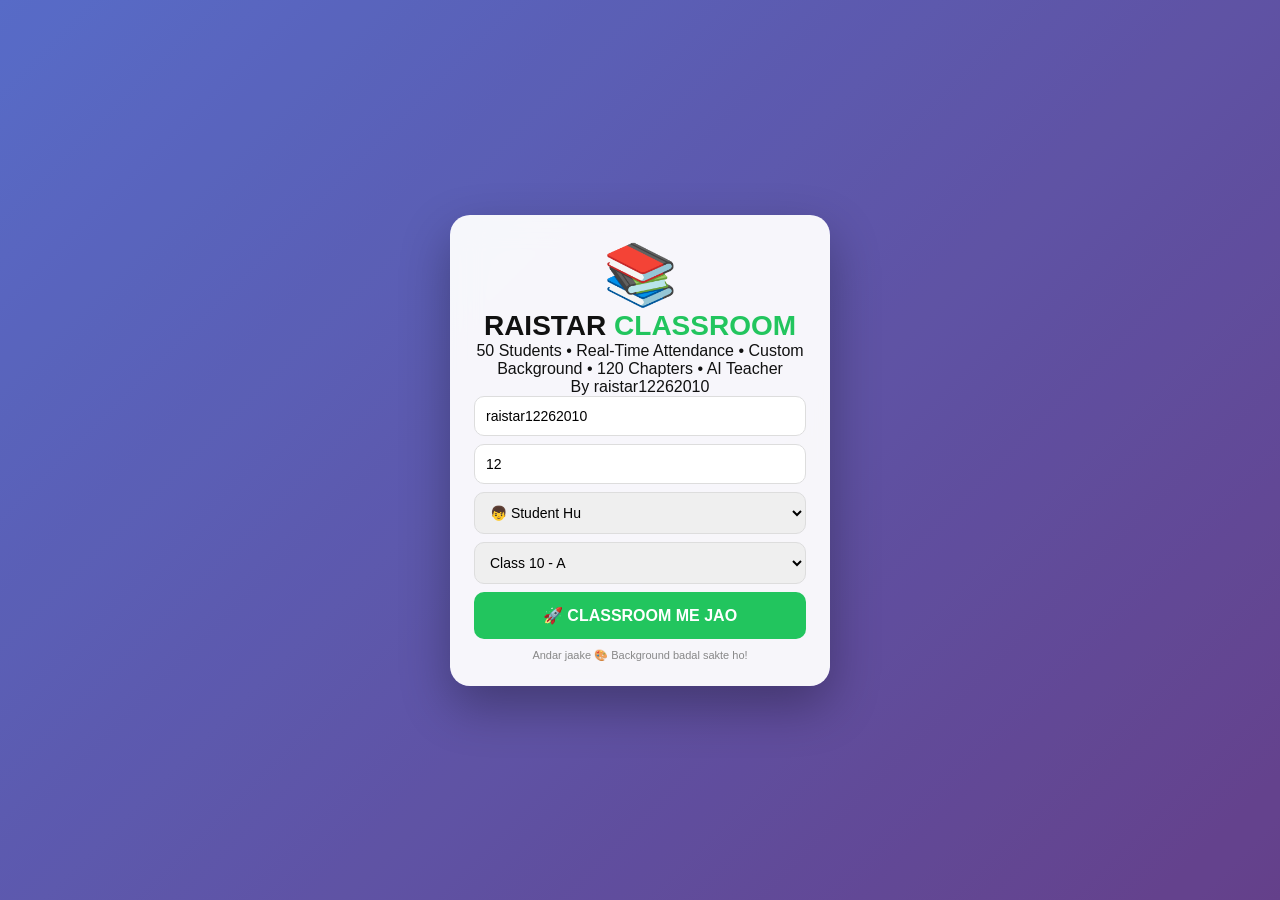
==== commit 72f8fb37: "Update books.html" ====
--- a/books.html
+++ b/books.html
@@ -3,231 +3,194 @@
 <head>
 <meta charset="UTF-8">
 <meta name="viewport" content="width=device-width, initial-scale=1.0">
-<title>RAISTAR BOOKS LIBRARY - 12 Books, 120 Chapters</title>
+<title>RAISTAR CLASSROOM - 50 Students</title>
 <style>
 *{margin:0;padding:0;box-sizing:border-box;font-family:Arial,sans-serif}
-body{background:linear-gradient(135deg,#667eea,#764ba2);background-attachment:fixed;background-size:cover;color:#111;min-height:100vh}
+body{background:linear-gradient(135deg,#667eea 0%,#764ba2 100%);background-size:cover;background-position:center;background-attachment:fixed;background-repeat:no-repeat;color:#111;transition:background .5s ease;min-height:100vh}
 body::before{content:'';position:fixed;inset:0;background:rgba(0,0,0,.15);pointer-events:none;z-index:0}
-.wrap{position:relative;z-index:1;max-width:1100px;margin:0 auto;padding:16px}
-.top{background:rgba(15,23,42,.95);color:#fff;padding:14px 16px;border-radius:16px;display:flex;justify-content:space-between;align-items:center;flex-wrap:wrap;gap:10px;backdrop-filter:blur(12px);position:sticky;top:10px;z-index:20}
-.top b{font-size:19px} .top b span{color:#22c55e}
-.top button{background:#22c55e;color:#fff;border:none;padding:9px 16px;border-radius:20px;font-weight:800;cursor:pointer;font-size:12px}
-.card{background:rgba(255,255,255,.95);border-radius:16px;padding:18px;margin-bottom:14px;box-shadow:0 10px 30px rgba(0,0,0,.2);backdrop-filter:blur(12px)}
-.card h3{margin-bottom:8px} .card p{font-size:13px;color:#555;line-height:1.7}
-.grid{display:grid;grid-template-columns:repeat(auto-fill,minmax(260px,1fr));gap:14px}
-.book-card{background:#fff;border-radius:16px;padding:16px;cursor:pointer;border:3px solid transparent;box-shadow:0 6px 20px rgba(0,0,0,.1);transition:all .2s}
-.book-card:hover{transform:translateY(-4px);border-color:#22c55e;box-shadow:0 12px 30px rgba(34,197,94,.3)}
-.book-card .icon{font-size:50px} .book-card b{font-size:16px} .book-card span{font-size:12px;color:#666;line-height:1.5}
-.btn{background:#22c55e;color:#fff;border:none;padding:11px 20px;border-radius:10px;font-weight:900;cursor:pointer}
-.btn.blue{background:#3b82f6} .btn.orange{background:#f59e0b} .btn.purple{background:#a855f7} .btn.black{background:#111} .btn.small{padding:7px 14px;font-size:12px}
-input,select{width:100%;padding:12px;border:1px solid #ddd;border-radius:12px;outline:none;margin-bottom:10px;font-size:14px}
-.chapter{background:#f8fafc;border-radius:12px;padding:14px;margin-bottom:10px;cursor:pointer;border:1px solid #e2e8f0;display:flex;justify-content:space-between;align-items:center;gap:10px}
-.chapter:hover{border-color:#22c55e;background:#f0fdf4}
-.chapter b{font-size:14px} .chapter span{font-size:11px;color:#666}
-.chapter .go{background:#22c55e;color:#fff;padding:7px 14px;border-radius:20px;font-size:12px;font-weight:800;white-space:nowrap}
-.read-content{font-size:15px;line-height:1.9;color:#1e293b}
-.read-content h4{margin:16px 0 8px;font-size:17px;color:#111;border-left:4px solid #22c55e;padding-left:10px}
-.read-content .box{background:#f0fdf4;border:1px solid #bbf7d0;padding:14px;border-radius:12px;margin:12px 0}
-.read-content .box.blue{background:#eff6ff;border-color:#bfdbfe}
-.read-content .box.orange{background:#fffbeb;border-color:#fde68a}
-.read-content .box.pink{background:#fdf2f8;border-color:#fbcfe8}
-.read-content table{width:100%;border-collapse:collapse;margin:10px 0;font-size:14px}
-.read-content table td,.read-content table th{border:1px solid #ddd;padding:8px;text-align:left}
-.read-content table th{background:#1e293b;color:#fff}
-.chat-box{height:380px;overflow-y:auto;background:#f8fafc;border-radius:12px;padding:12px;display:flex;flex-direction:column;gap:10px;margin-bottom:10px}
-.msg{background:#fff;padding:12px 14px;border-radius:14px;max-width:90%;font-size:14px;line-height:1.7;box-shadow:0 2px 6px rgba(0,0,0,.05)}
+#app,#login{position:relative;z-index:1}
+#app{display:none}
+.top{background:rgba(15,23,42,.95);color:#fff;padding:12px 16px;display:flex;justify-content:space-between;align-items:center;position:sticky;top:0;z-index:10;backdrop-filter:blur(12px)}
+.top b{font-size:18px} .top b span{color:#22c55e}
+.top button{background:#22c55e;color:#fff;border:none;padding:8px 14px;border-radius:20px;font-weight:800;cursor:pointer;font-size:12px}
+.nav{background:rgba(255,255,255,.92);display:flex;gap:6px;padding:10px;overflow-x:auto;position:sticky;top:52px;z-index:9;box-shadow:0 2px 10px rgba(0,0,0,.08);backdrop-filter:blur(12px)}
+.nav button{white-space:nowrap;background:#f1f5f9;border:1px solid #ddd;padding:9px 16px;border-radius:20px;font-weight:800;cursor:pointer;font-size:13px}
+.nav button.active{background:#1e293b;color:#fff}
+.page{display:none;padding:16px;max-width:1000px;margin:0 auto}
+.page.active{display:block}
+.card{background:rgba(255,255,255,.95);border-radius:14px;padding:16px;margin-bottom:14px;box-shadow:0 8px 30px rgba(0,0,0,.15);backdrop-filter:blur(12px)}
+.card h3{margin-bottom:8px} .card p{font-size:13px;color:#555;line-height:1.6}
+.grid{display:grid;grid-template-columns:repeat(auto-fill,minmax(240px,1fr));gap:12px}
+.book-card{background:#fff;border-radius:14px;padding:14px;cursor:pointer;border:2px solid transparent;box-shadow:0 8px 20px rgba(0,0,0,.1)}
+.book-card:hover{border-color:#22c55e;transform:translateY(-2px)}
+.book-card .icon{font-size:42px}
+.btn{background:#22c55e;color:#fff;border:none;padding:10px 18px;border-radius:10px;font-weight:900;cursor:pointer}
+.btn.blue{background:#3b82f6} .btn.orange{background:#f59e0b} .btn.red{background:#ef4444} .btn.purple{background:#a855f7} .btn.black{background:#111} .btn.small{padding:6px 12px;font-size:12px}
+input,select,textarea{width:100%;padding:11px;border:1px solid #ddd;border-radius:10px;outline:none;margin-bottom:8px;font-size:14px}
+.bg-picker{display:flex;gap:8px;flex-wrap:wrap;margin-top:10px}
+.bg-option{width:58px;height:58px;border-radius:14px;cursor:pointer;border:3px solid transparent;position:relative;overflow:hidden;flex-shrink:0;transition:all .2s}
+.bg-option:hover{transform:scale(1.1)}
+.bg-option.active{border-color:#22c55e;transform:scale(1.08);box-shadow:0 4px 15px rgba(34,197,94,.5)}
+.bg-option span{position:absolute;bottom:2px;left:0;right:0;text-align:center;font-size:16px}
+.bg-label{font-size:11px;color:#666;margin-top:4px;text-align:center}
+.bg-row{display:flex;gap:8px;align-items:center;flex-wrap:wrap;margin-top:10px}
+.color-input{width:50px !important;height:42px !important;padding:2px !important;cursor:pointer;border-radius:10px}
+.upload-btn{background:#a855f7;color:#fff;padding:10px 16px;border-radius:10px;font-weight:800;cursor:pointer;font-size:12px;border:none}
+.att-header{display:flex;justify-content:space-between;align-items:center;gap:10px;flex-wrap:wrap;background:rgba(30,41,59,.95);color:#fff;padding:14px;border-radius:12px;margin-bottom:12px}
+.att-stats{display:flex;gap:8px;flex-wrap:wrap;margin-bottom:12px}
+.att-stat{flex:1;min-width:110px;background:rgba(255,255,255,.95);border-radius:12px;padding:12px;text-align:center;box-shadow:0 2px 8px rgba(0,0,0,.05);border-top:4px solid #22c55e}
+.att-stat.red{border-color:#ef4444} .att-stat.orange{border-color:#f59e0b} .att-stat.blue{border-color:#3b82f6}
+.att-stat b{font-size:20px;display:block} .att-stat span{font-size:11px;color:#666}
+.att-row{display:flex;justify-content:space-between;align-items:center;padding:12px;border-bottom:1px solid #eee;gap:10px;background:#fff}
+.att-row:nth-child(even){background:#f8fafc}
+.att-row b{font-size:13px} .att-row span{font-size:11px;color:#666}
+.att-btns{display:flex;gap:6px;flex-wrap:wrap}
+.att-btns button{padding:7px 12px;border-radius:20px;border:1px solid #ddd;background:#fff;font-weight:800;cursor:pointer;font-size:12px}
+.att-btns button.present.active{background:#22c55e;color:#fff}
+.att-btns button.absent.active{background:#ef4444;color:#fff}
+.att-btns button.late.active{background:#f59e0b;color:#fff}
+.penalty-box{text-align:right;min-width:120px}
+.penalty-high{color:#ef4444} .penalty-low{color:#22c55e} .penalty-mid{color:#f59e0b}
+.progress{height:6px;background:#e2e8f0;border-radius:10px;overflow:hidden;margin-top:6px}
+.progress div{height:100%;background:#22c55e;transition:width .3s}
+.total-row{background:#1e293b !important;color:#fff;border-radius:12px;padding:16px;margin-top:12px;display:flex;justify-content:space-between;align-items:center;flex-wrap:wrap;gap:10px}
+.total-row .t-box{text-align:center;background:#334155;padding:10px 14px;border-radius:10px;min-width:90px}
+.total-row .t-box b{font-size:18px;display:block;color:#fff} .total-row .t-box span{color:#cbd5e1;font-size:11px}
+.chapter{background:#f8fafc;border-radius:10px;padding:12px;margin-bottom:8px;cursor:pointer;border:1px solid #e2e8f0}
+.chapter:hover{border-color:#22c55e}
+.quiz-opt{display:block;width:100%;text-align:left;background:#f8fafc;border:1px solid #ddd;padding:12px;border-radius:10px;margin-bottom:8px;cursor:pointer}
+.quiz-opt.correct{background:#dcfce7;border-color:#22c55e}
+.quiz-opt.wrong{background:#fee2e2;border-color:#ef4444}
+.chat-box{height:340px;overflow-y:auto;background:rgba(248,250,252,.9);border-radius:12px;padding:12px;display:flex;flex-direction:column;gap:8px;margin-bottom:10px}
+.msg{background:#fff;padding:10px 12px;border-radius:12px;max-width:85%;font-size:13px;line-height:1.6}
 .msg.me{background:#dcfce7;align-self:flex-end}
-.msg.ai{background:#dbeafe;align-self:flex-start;border-left:4px solid #3b82f6}
-.msg.ai b{color:#1e40af}
-.tag{display:inline-block;background:#e0e7ff;color:#3730a3;padding:3px 10px;border-radius:20px;font-size:11px;font-weight:800;margin-right:4px}
-.progress{height:8px;background:#e2e8f0;border-radius:10px;overflow:hidden;margin-top:8px}
-.progress div{height:100%;background:#22c55e}
-#toast{position:fixed;bottom:20px;left:50%;transform:translateX(-50%);background:#111;color:#fff;padding:12px 18px;border-radius:20px;font-size:13px;font-weight:800;z-index:999;display:none}
-@media(max-width:600px){.chapter{flex-direction:column;align-items:flex-start}}
+.msg.ai{background:#dbeafe;align-self:flex-start;border-left:3px solid #3b82f6}
+.msg.teacher{background:#fef3c7;border-left:3px solid #f59e0b}
+#login{position:fixed;inset:0;display:flex;align-items:center;justify-content:center;padding:16px;z-index:100}
+.login-box{background:rgba(255,255,255,.95);border-radius:20px;padding:24px;width:100%;max-width:380px;text-align:center;box-shadow:0 20px 50px rgba(0,0,0,.3);backdrop-filter:blur(15px)}
+.login-box h1{font-size:28px} .login-box h1 span{color:#22c55e}
+.stat-row{display:flex;gap:10px}
+.stat{flex:1;background:rgba(255,255,255,.95);border-radius:12px;padding:14px;text-align:center}
+.stat b{font-size:22px;display:block} .stat span{font-size:11px;color:#666}
+#toast{position:fixed;bottom:20px;left:50%;transform:translateX(-50%);background:#111;color:#fff;padding:12px 18px;border-radius:20px;font-size:13px;font-weight:800;z-index:999;display:none;box-shadow:0 4px 20px rgba(0,0,0,.3);text-align:center;max-width:90%}
+@media(max-width:600px){.stat-row{flex-direction:column} .att-row{flex-direction:column;align-items:flex-start} .penalty-box{text-align:left}}
 </style>
 </head>
 <body>
 <div id="toast"></div>
-<div class="wrap">
-<div class="top"><div><b>📚 RAISTAR <span>BOOKS LIBRARY</span></b><br><span style="font-size:11px;color:#aaa">12 Books • 120 Chapters • Full Teoria • AI Teacher Meri Tarah</span></div><div style="display:flex;gap:8px;flex-wrap:wrap"><button onclick="window.location.href='index.html'">🏠 Classroom</button><button onclick="showSection('ai')" style="background:#3b82f6">🤖 AI Se Puchho</button></div></div>
+<div id="login"><div class="login-box"><div style="font-size:60px">📚</div><h1>RAISTAR <span>CLASSROOM</span></h1><p>50 Students • Real-Time Attendance • Custom Background • 120 Chapters • AI Teacher<br>By raistar12262010</p><input id="loginName" placeholder="Tera Naam" value="raistar12262010"><input id="loginRoll" placeholder="Roll No 1-50" value="12" type="number"><select id="loginRole"><option value="Student">👦 Student Hu</option><option value="Teacher">👨‍🏫 Teacher Hu</option></select><select id="loginClass"><option>Class 10 - A</option><option>Class 10 - B</option><option>Class 9 - A</option></select><button class="btn" style="width:100%;padding:14px;font-size:16px" onclick="doLogin()">🚀 CLASSROOM ME JAO</button><p style="font-size:11px;color:#888;margin-top:10px">Andar jaake 🎨 Background badal sakte ho!</p></div></div>
+<div id="app">
+<div class="top"><div><b>📚 RAISTAR <span>CLASSROOM</span></b><br><span style="font-size:11px;color:#aaa" id="topInfo"></span></div><div style="display:flex;gap:8px"><button onclick="showPage('bg')">🎨 BG</button><button onclick="showPage('ai')">🤖 AI</button><button onclick="logout()" style="background:#ef4444">Logout</button></div></div>
+<div class="nav"><button class="active" onclick="showPage('home',this)">🏠 Home</button><button onclick="showPage('attendance',this)">✅ Attendance (50)</button><button onclick="showPage('books',this)">📚 Books</button><button onclick="window.location.href='books.html'">📚 ALL BOOKS (120)</button><button onclick="showPage('exams',this)">📝 Exams</button><button onclick="showPage('chat',this)">💬 Chat</button><button onclick="showPage('ai',this)">🤖 AI Teacher</button><button onclick="showPage('bg',this)">🎨 Background</button><button onclick="showPage('results',this)">🏆 Results</button></div>
 
-<!-- HOME / BOOKS LIST -->
-<div id="sec-books">
-<div class="card"><h3>📚 Sari Books - Ek Jagah!</h3><p>Book pe click karo → Chapters dikhenge → Chapter pe click karo → <b>Puri Teoria (800+ words)</b> + Examples + Formulas + Exam Questions + AI Help milega!</p><input id="bookSearch" placeholder="🔍 Book ya Chapter dhoondo... jaise Photosynthesis, Pythagoras, HTML" oninput="renderBooks()"><div style="display:flex;gap:8px;flex-wrap:wrap;margin-top:6px"><button class="btn small" onclick="filterBook('all')">Sab</button><button class="btn small blue" onclick="filterBook('Science')">Science</button><button class="btn small orange" onclick="filterBook('Maths')">Maths</button><button class="btn small purple" onclick="filterBook('Computer')">Computer</button><button class="btn small black" onclick="showSection('ai')">🤖 AI</button></div><p style="margin-top:10px"><b>Progress:</b> <span id="readProgressText">0 / 120 Chapters Padhe</span></p><div class="progress"><div id="readProgressBar" style="width:0%"></div></div></div>
-<div class="grid" id="booksGrid"></div>
-<div class="card" id="chapterBox" style="display:none"><h3 id="chapterTitle"></h3><p id="chapterDesc"></p><div id="chapterList"></div></div>
-</div>
+<!-- HOME -->
+<div class="page active" id="page-home"><div class="stat-row"><div class="stat"><b id="statPresent">50</b><span>✅ Aaj Present</span></div><div class="stat"><b>12</b><span>📚 Books</span></div><div class="stat"><b>120</b><span>📖 Chapters</span></div><div class="stat"><b id="statScore">85%</b><span>🏆 Tera Score</span></div></div>
+<div class="card"><h3>👋 Namaste, <span id="homeName">raistar12262010</span>!</h3><p>⚡ <b>REAL-TIME:</b> Absent dabate hi -1% TURANT! Late dabate hi -0.5% TURANT!<br>🎨 <b>NEW:</b> Background badal sakte ho - 🎨 button dabao!<br>📚 <b>NEW:</b> 120 Chapters wali Library - ALL BOOKS button dabao!</p><button class="btn" onclick="showPage('attendance')">✅ Attendance →</button> <button class="btn purple" onclick="showPage('bg')">🎨 Background →</button> <button class="btn blue" onclick="window.location.href='books.html'">📚 ALL BOOKS →</button></div>
+<div class="card" style="background:linear-gradient(135deg,#667eea,#764ba2);color:#fff"><h3 style="color:#fff">📚 ALL BOOKS LIBRARY - NAYA!</h3><p style="color:#eee">12 Books • 120 Chapters • Full Teoria • AI Teacher Meri Tarah</p><button class="btn" onclick="window.location.href='books.html'">📚 BOOKS KHOLO →</button></div>
+<div class="card"><h3>🎨 Aaj Ka Background - <span id="currentBgName">Purple Galaxy</span></h3><div class="bg-picker" id="homeBgPicker"></div></div>
+<div class="card"><h3>📢 Announcement</h3><p>📌 <b>Sir:</b> Kal Science ka test hai - Ch 1-3 yaad karke aana.<br>📌 <b>Mam:</b> Hindi homework - Ch 5 ka summary.<br>📌 <b>Rule:</b> 1 Absent = -1% TURANT | 1 Late = -0.5% TURANT</p></div>
+<div class="card"><h3>🏆 Top 5 Students</h3><p id="topStudents"></p></div></div>
 
-<!-- READING -->
-<div id="sec-read" style="display:none">
-<div class="card"><button class="btn small black" onclick="backToBooks()">⬅️ Sab Books</button> <button class="btn small" onclick="backToChapters()">⬅️ Chapters</button><h3 id="readTitle" style="margin-top:12px"></h3><p><span id="readMeta"></span></p><div class="read-content" id="readContent"></div><br><div style="display:flex;gap:8px;flex-wrap:wrap"><button class="btn" onclick="markRead()">✅ Padha Hua Mark Karo</button><button class="btn blue" onclick="askAIChapter()">🤖 AI Se Is Chapter Ke Baare Me Puchho</button><button class="btn orange" onclick="nextChapter()">Next Chapter →</button><button class="btn purple" onclick="makeNotes()">📝 Notes Banao</button></div><div id="notesBox" style="display:none;margin-top:12px"><textarea id="notesInput" rows="4" placeholder="Apne notes yaha likho..."></textarea><button class="btn small" onclick="saveNotes()">💾 Notes Save Karo</button></div></div>
-<div class="card"><h3>❓ Is Chapter Ke Exam Questions</h3><div id="examQs"></div></div>
-</div>
+<!-- BACKGROUND -->
+<div class="page" id="page-bg"><div class="card"><h3>🎨 Custom Background - Apna Style Chuno!</h3><p>Jo pasand aaye uspe click karo - turant poori website ka background badal jayega!</p><div class="bg-picker" id="bgPicker"></div><div class="bg-row"><span style="font-size:13px;font-weight:800">🎨 Apna Color:</span><input type="color" id="customColor" class="color-input" value="#667eea" onchange="setCustomColor(this.value)"><input type="color" id="customColor2" class="color-input" value="#764ba2" onchange="applyCustomGradient()"><button class="btn small" onclick="applyCustomGradient()">✨ Apply Gradient</button><button class="btn small black" onclick="setBg('dark')">🌑 Dark</button></div><div class="bg-row"><span style="font-size:13px;font-weight:800">🖼️ Apni Photo:</span><label class="upload-btn" for="bgUpload">📸 Photo Upload Karo</label><input type="file" id="bgUpload" accept="image/*" style="display:none" onchange="uploadBg(event)"><button class="btn small red" onclick="resetBg()">🔄 Reset</button></div></div><div class="card"><h3>👀 Preview</h3><p>Glass jaisa card dikh raha hai na? ✨ Background ke upar mast lagta hai!</p><button class="btn" onclick="showPage('home')">🏠 Home Pe Jao Aur Dekho</button></div></div>
 
-<!-- AI - MERI TARAH WALA -->
-<div id="sec-ai" style="display:none">
-<div class="card"><h3>🤖 AI TEACHER - Bilkul Meri Tarah!</h3><p>Ab ye AI chhota nahi hai! Ye <b>har subject</b> ka jawab dega - detail me, example ke saath, Hinglish me, jaise main samjhata hu! Try karo: <b>"Photosynthesis kya hai detail me"</b> ya <b>"Pythagoras samjhao"</b> ya <b>"HTML kaise sikhe"</b></p><div class="chat-box" id="aiBox"></div><div style="display:flex;gap:8px"><input id="aiInput" placeholder="Kuch bhi puchho... jaise - Light kya hai? Trigonometry kaise yaad kare?" onkeypress="if(event.key==='Enter') askAI()"><button class="btn" onclick="askAI()">Ask AI 🤖</button></div><div style="display:flex;gap:6px;margin-top:10px;flex-wrap:wrap"><button class="btn small" onclick="quickAI('Photosynthesis kya hai detail me samjhao')">🌱 Photosynthesis</button><button class="btn small blue" onclick="quickAI('Pythagoras theorem samjhao example ke saath')">📐 Pythagoras</button><button class="btn small orange" onclick="quickAI('Light kya hai? Reflection samjhao')">💡 Light</button><button class="btn small purple" onclick="quickAI('HTML kya hai? Kaise banate hai website?')">💻 HTML</button><button class="btn small" onclick="quickAI('Trigonometry ke formulas yaad kaise kare?')">📐 Trigonometry</button><button class="btn small" onclick="quickAI('Kal exam hai, kaise padhu top karne ke liye?')">🏆 Exam Tips</button><button class="btn small" onclick="quickAI('Hindi me nibandh kaise likhe?')">📖 Nibandh</button><button class="btn small" onclick="quickAI('Acids aur Bases me kya farak hai?')">🧪 Acids</button></div></div>
-<div class="card"><h3>💡 AI Kya-Kya Kar Sakta Hai?</h3><p>✅ Kisi bhi chapter ko <b>easy me</b> samjha sakta hai<br>✅ <b>Notes</b> bana sakta hai - "Iska notes banao" bolo<br>✅ <b>Exam Questions</b> bana sakta hai - "Mere liye 5 questions banao" bolo<br>✅ <b>Formula</b> yaad kara sakta hai<br>✅ <b>Hindi, English, Maths, Science, SST, Computer</b> - sab aata hai!</p></div>
-</div>
+<!-- ATTENDANCE -->
+<div class="page" id="page-attendance"><div class="att-header"><div><b>✅ Attendance - <span id="attDate"></span> - Day <span id="dayCount">1</span> ⚡ LIVE</b><br><span>Absent dabao = -1% TURANT | Late dabao = -0.5% TURANT</span></div><div style="display:flex;gap:6px;flex-wrap:wrap"><button class="btn small" onclick="markAll('Present')">✅ Sab Present</button><button class="btn small blue" onclick="nextDay()">📅 NEXT DAY →</button><button class="btn small red" onclick="resetAttendance()">🔄 Reset</button></div></div><div class="att-stats"><div class="att-stat"><b id="attCount">0</b><span>✅ Present Aaj</span></div><div class="att-stat red"><b id="attAbsent">0</b><span>❌ Absent Aaj</span></div><div class="att-stat orange"><b id="attLate">0</b><span>⏰ Late Aaj</span></div><div class="att-stat blue"><b id="totalPenaltyAll">0%</b><span>📉 Total Penalty LIVE</span></div></div><div class="card"><input id="attSearch" placeholder="🔍 Naam se dhoondo..." oninput="renderAttendance()"><div id="attList"></div><div class="total-row" id="totalRow"></div><div style="margin-top:10px;display:flex;gap:8px;flex-wrap:wrap"><button class="btn small blue" onclick="saveAttendance()">💾 SAVE</button><button class="btn small orange" onclick="showPage('results')">📊 Results</button></div></div></div>
 
+<!-- BOOKS (CHHOTA PREVIEW - BADA WALA books.html ME HAI) -->
+<div class="page" id="page-books"><div class="card" style="background:linear-gradient(135deg,#667eea,#764ba2);color:#fff"><h3 style="color:#fff">📚 FULL LIBRARY - 120 Chapters!</h3><p style="color:#eee">Yaha sirf 6 Books ka preview hai. Puri Library ke liye ALL BOOKS dabao - waha 12 Books, 120 Chapters, Full Teoria hai!</p><button class="btn" onclick="window.location.href='books.html'">📚 FULL LIBRARY KHOLO (120 Chapters) →</button></div><div class="card"><h3>📚 Books Preview</h3><input id="bookSearch" placeholder="🔍 Book dhoondo..." oninput="renderBooks()"></div><div class="grid" id="booksGrid"></div><div class="card" id="chapterBox" style="display:none"><h3 id="chapterTitle"></h3><div id="chapterList"></div></div><div class="card" id="readBox" style="display:none"><h3 id="readTitle"></h3><div id="readContent" style="font-size:14px;line-height:1.8"></div><br><button class="btn" onclick="document.getElementById('readBox').style.display='none'">⬅️ Wapas</button> <button class="btn blue" onclick="startExamFromChapter()">📝 Exam Do</button> <button class="btn orange" onclick="askAIChapter()">🤖 AI Se Puchho</button></div></div>
+
+<!-- EXAMS -->
+<div class="page" id="page-exams"><div class="card"><h3>📝 Exams - Har Subject Ka</h3><p>Exam select karo → Turant Result + AI Explanation</p></div><div class="grid" id="examGrid"></div><div class="card" id="quizBox" style="display:none"><h3 id="quizTitle"></h3><p id="quizProgress"></p><div id="quizQ"></div><div id="quizOpts"></div><button class="btn" id="quizNext" onclick="nextQuiz()" style="display:none">Next →</button></div><div class="card" id="quizResult" style="display:none"><h3>🏆 Result</h3><p id="quizResultText"></p><button class="btn" onclick="document.getElementById('quizResult').style.display='none'">OK</button></div></div>
+
+<!-- CHAT -->
+<div class="page" id="page-chat"><div class="card"><h3>💬 Teacher Chat</h3><p>Teacher se baat karo, doubt puchho.</p><div class="chat-box" id="chatBox"></div><div style="display:flex;gap:8px"><input id="chatInput" placeholder="Message likho..." onkeypress="if(event.key==='Enter') sendChat()"><button class="btn" onclick="sendChat()">Send</button></div><div style="display:flex;gap:6px;margin-top:8px;flex-wrap:wrap"><button class="btn small" onclick="quickChat('Sir, homework kya hai?')">Homework?</button><button class="btn small blue" onclick="quickChat('Sir, kal exam hai kya?')">Exam?</button><button class="btn small orange" onclick="quickChat('Mam, ye chapter samajh nahi aaya')">Doubt</button></div></div></div>
+
+<!-- AI -->
+<div class="page" id="page-ai"><div class="card"><h3>🤖 AI TEACHER - Bilkul Meri Tarah!</h3><p>Kuch bhi puchho - Maths, Science, Hindi, English, History, Computer - sab detail me, example ke saath!</p><div class="chat-box" id="aiBox"></div><div style="display:flex;gap:8px"><input id="aiInput" placeholder="Kuch bhi puchho... jaise Photosynthesis kya hai detail me?" onkeypress="if(event.key==='Enter') askAI()"><button class="btn" onclick="askAI()">Ask AI 🤖</button></div><div style="display:flex;gap:6px;margin-top:8px;flex-wrap:wrap"><button class="btn small" onclick="quickAI('Photosynthesis kya hai detail me samjhao')">🌱 Photosynthesis</button><button class="btn small blue" onclick="quickAI('Pythagoras theorem samjhao example ke saath')">📐 Pythagoras</button><button class="btn small orange" onclick="quickAI('Light kya hai? Reflection samjhao')">💡 Light</button><button class="btn small purple" onclick="quickAI('HTML kya hai? Kaise banate hai website?')">💻 HTML</button><button class="btn small" onclick="quickAI('Kal exam hai, kaise padhu top karne ke liye?')">🏆 Exam Tips</button><button class="btn small" onclick="quickAI('Acids aur Bases me kya farak hai?')">🧪 Acids</button><button class="btn small" onclick="quickAI('Trigonometry ke formulas yaad kaise kare?')">📐 Trigonometry</button><button class="btn small" onclick="quickAI('Mere liye is chapter ke 5 questions banao')">📝 Test Lo</button></div></div></div>
+
+<!-- RESULTS -->
+<div class="page" id="page-results"><div class="card"><h3>🏆 Results - LIVE Penalty Ke Saath</h3><p>Final Score = Original Score - Penalty. 1 Absent = -1%, 1 Late = -0.5%</p><div id="resultsList"></div></div></div>
 </div>
 <script>
-var currentBook=null, currentChapterIdx=0, readChapters=new Set();
-try{ var saved=localStorage.getItem('raistar_read'); if(saved) readChapters=new Set(JSON.parse(saved)); }catch(e){}
-var BOOKS=[
-{id:'science',name:'Science',icon:'🔬',cat:'Science',desc:'Physics, Chemistry, Biology - Sab kuch detail me',color:'#22c55e',chapters:['Chemical Reactions','Acids Bases & Salts','Metals & Non-Metals','Electricity','Light - Reflection & Refraction','Human Eye','Photosynthesis','Heredity & Evolution','Carbon & Compounds','Periodic Table']},
-{id:'maths',name:'Maths',icon:'📐',cat:'Maths',desc:'Formulas, Theorems, Tricks - 100/100 laane ke liye',color:'#3b82f6',chapters:['Real Numbers','Polynomials','Linear Equations','Quadratic Equations','Triangles','Trigonometry','Circles','Probability','Statistics','Surface Areas & Volumes']},
-{id:'physics',name:'Physics',icon:'⚡',cat:'Science',desc:'Light, Electricity, Motion - Easy language me',color:'#f59e0b',chapters:['Motion','Force & Laws','Gravitation','Work & Energy','Sound','Light','Electricity','Magnetism','Sources of Energy','Optics']},
-{id:'chemistry',name:'Chemistry',icon:'🧪',cat:'Science',desc:'Reactions, Acids, Metals - Lab wali feeling',color:'#ef4444',chapters:['Matter','Atoms & Molecules','Structure of Atom','Chemical Bonding','Acids Bases Salts','Metals & Non-Metals','Carbon Compounds','Periodic Classification','Chemical Reactions','Electrochemistry']},
-{id:'biology',name:'Biology',icon:'🌱',cat:'Science',desc:'Plants, Human Body, Heredity - Diagram ke saath',color:'#10b981',chapters:['Life Processes','Control & Coordination','Reproduction','Heredity','Photosynthesis','Human Heart','Brain & Nervous System','Excretion','Hormones','Ecosystem']},
-{id:'hindi',name:'Hindi',icon:'📖',cat:'Hindi',desc:'Vyakaran, Nibandh, Kahaniyan - Full marks ke liye',color:'#f97316',chapters:['Surdas ke Pad','Ram Lakshman Parshuram','Dev','Jayshankar Prasad','Nibandh Lekhan','Vyakaran','Patra Lekhan','Muhavare','Samas','Sandhi']},
-{id:'english',name:'English',icon:'📘',cat:'English',desc:'Grammar, Writing, Literature - Fluent banne ke liye',color:'#a855f7',chapters:['Dust of Snow','Fire and Ice','A Letter to God','Nelson Mandela','Two Stories','Grammar - Tenses','Writing Skills','Literature','Comprehension','Vocabulary']},
-{id:'sst',name:'Social Science',icon:'🌍',cat:'SST',desc:'History, Geography, Civics, Economics - Story jaisa',color:'#06b6d4',chapters:['Nationalism in India','Resources','Power Sharing','Democracy','Globalisation','Consumer Rights','Agriculture','Manufacturing','Money & Credit','Political Parties']},
-{id:'computer',name:'Computer',icon:'💻',cat:'Computer',desc:'HTML, Python, AI, Internet - Future ki skill',color:'#6366f1',chapters:['Internet Basics','HTML - Website Banana','Python - Coding','MS Excel','Cyber Safety','AI Introduction','Data & Database','Scratch','MS Word','Project - Website']},
-{id:'history',name:'History',icon:'🏛️',cat:'SST',desc:'1857 se lekar Aaj tak - Kahaniyan',color:'#92400e',chapters:['1857 Revolt','Nationalism','Freedom Movement','Gandhi Ji','Independence','Mughal Empire','British Rule','World War','Indian Constitution','Modern India']},
-{id:'geography',name:'Geography',icon:'🗺️',cat:'SST',desc:'Nadi, Pahad, Mausam - Map ke saath',color:'#059669',chapters:['Resources','Water Resources','Agriculture','Minerals','Manufacturing','Climate','Rivers','Mountains','Population','Transport']},
-{id:'english-grammar',name:'English Grammar Pro',icon:'✍️',cat:'English',desc:'Tenses, Voice, Narration - Sabse easy',color:'#db2777',chapters:['Tenses','Active Passive','Direct Indirect','Prepositions','Articles','Modals','Conditionals','Reported Speech','Error Correction','Writing - Letter & Essay']}
+var myName='raistar12262010',myRoll=12,myRole='Student',currentDay=1,currentBg='galaxy';
+var BGS=[
+{id:'galaxy',name:'Purple Galaxy',emoji:'🌌',css:'linear-gradient(135deg,#667eea 0%,#764ba2 100%)'},
+{id:'space',name:'Space Stars',emoji:'🚀',css:'linear-gradient(135deg,#0f0c29,#302b63,#24243e)'},
+{id:'classroom',name:'Classroom',emoji:'🏫',img:'https://images.unsplash.com/photo-1503676260728-1c00da094a0b?w=1200&q=80'},
+{id:'nature',name:'Nature',emoji:'🌿',img:'https://images.unsplash.com/photo-1506905925346-21bda4d32df4?w=1200&q=80'},
+{id:'ocean',name:'Ocean',emoji:'🌊',img:'https://images.unsplash.com/photo-1505118380757-91f5f5632de0?w=1200&q=80'},
+{id:'sunset',name:'Sunset Fire',emoji:'🔥',img:'https://images.unsplash.com/photo-1495616811223-4d98c6e9c869?w=1200&q=80'},
+{id:'neon',name:'Neon Night',emoji:'💜',css:'linear-gradient(135deg,#ff006e,#8338ec,#3a86ff)'},
+{id:'pink',name:'Pink Dream',emoji:'🌸',css:'linear-gradient(135deg,#ff9a9e 0%,#fecfef 50%,#fecfef 100%)'},
+{id:'dark',name:'Dark Mode',emoji:'🖤',css:'linear-gradient(135deg,#111827,#1f2937)'},
+{id:'green',name:'Green Forest',emoji:'🌲',css:'linear-gradient(135deg,#11998e,#38ef7d)'}
 ];
-var currentFilter='all';
-function showToast(m){var t=document.getElementById('toast');t.innerText=m;t.style.display='block';setTimeout(function(){t.style.display='none'},2500);}
-function showSection(id){
-  document.getElementById('sec-books').style.display = id==='books'?'block':'none';
-  document.getElementById('sec-read').style.display = id==='read'?'block':'none';
-  document.getElementById('sec-ai').style.display = id==='ai'?'block':'none';
-  if(id==='ai' && document.getElementById('aiBox').innerHTML==='') addAIMsg('Namaste! 🙏 Main tumhara AI Teacher hu - bilkul us wale assistant jaisa jo tumhe samjhata hai!<br><br>Main kya kar sakta hu?<br>✅ Koi bhi chapter <b>detail me</b> samjha sakta hu<br>✅ <b>Notes</b> bana sakta hu<br>✅ <b>Exam Questions</b> de sakta hu<br>✅ <b>Formula</b> yaad kara sakta hu<br><br>Try karo - neeche likho: <b>"Photosynthesis kya hai detail me"</b>');
-  window.scrollTo({top:0,behavior:'smooth'});
-}
-function filterBook(cat){ currentFilter=cat; renderBooks(); }
-function renderBooks(){
-  var q=(document.getElementById('bookSearch').value||'').toLowerCase();
-  var html='';
-  for(var i=0;i<BOOKS.length;i++){ var b=BOOKS[i];
-    if(currentFilter!=='all' && b.cat!==currentFilter && b.name!==currentFilter) continue;
-    if(q && b.name.toLowerCase().indexOf(q)===-1 && b.desc.toLowerCase().indexOf(q)===-1){
-      // chapter me bhi dhoondo
-      var found=false; for(var k=0;k<b.chapters.length;k++) if(b.chapters[k].toLowerCase().indexOf(q)!==-1) found=true;
-      if(!found) continue;
-    }
-    var readCount=0; for(var j=0;j<b.chapters.length;j++) if(readChapters.has(b.id+'-'+j)) readCount++;
-    html+='<div class="book-card" onclick="openBook(\''+b.id+'\')"><div class="icon">'+b.icon+'</div><b>'+b.name+'</b><br><span>'+b.desc+'</span><br><span style="color:'+b.color+';font-weight:800">'+b.chapters.length+' Chapters • '+readCount+' Padhe</span><div class="progress"><div style="width:'+Math.round(readCount/b.chapters.length*100)+'%;background:'+b.color+'"></div></div><br><span style="color:#22c55e;font-weight:800">📖 Open Karo →</span></div>';
-  }
-  document.getElementById('booksGrid').innerHTML=html||'<p>Koi book nahi mili. Search badal ke dekho.</p>';
-  updateProgress();
-}
-function updateProgress(){
-  var total=0; for(var i=0;i<BOOKS.length;i++) total+=BOOKS[i].chapters.length;
-  document.getElementById('readProgressText').innerText=readChapters.size+' / '+total+' Chapters Padhe';
-  document.getElementById('readProgressBar').style.width=Math.round(readChapters.size/total*100)+'%';
-}
-function openBook(id){
-  for(var i=0;i<BOOKS.length;i++) if(BOOKS[i].id===id) currentBook=BOOKS[i];
-  document.getElementById('chapterTitle').innerText=currentBook.icon+' '+currentBook.name+' - '+currentBook.chapters.length+' Chapters';
-  document.getElementById('chapterDesc').innerText=currentBook.desc;
-  var html='';
-  for(var j=0;j<currentBook.chapters.length;j++){
-    var isRead=readChapters.has(currentBook.id+'-'+j);
-    html+='<div class="chapter" onclick="openChapter('+j+')"><div><b>Ch '+(j+1)+' - '+currentBook.chapters[j]+'</b><br><span>📖 Full Teoria • 📝 Notes • ❓ Exam Qs • 🤖 AI Help • '+(isRead?'✅ Padha Hua':'⏳ Nahi Padha')+'</span></div><div class="go">'+(isRead?'✅ Padha':'📖 Padho →')+'</div></div>';
-  }
-  document.getElementById('chapterList').innerHTML=html;
-  document.getElementById('chapterBox').style.display='block';
-  document.getElementById('chapterBox').scrollIntoView({behavior:'smooth'});
-}
-function backToBooks(){ showSection('books'); document.getElementById('chapterBox').style.display='none'; }
-function backToChapters(){ showSection('books'); document.getElementById('chapterBox').style.display='block'; document.getElementById('chapterBox').scrollIntoView({behavior:'smooth'}); }
-function openChapter(idx){
-  currentChapterIdx=idx;
-  var topic=currentBook.chapters[idx];
-  document.getElementById('readTitle').innerText=currentBook.icon+' Ch '+(idx+1)+' - '+topic;
-  document.getElementById('readMeta').innerHTML='<span class="tag">'+currentBook.name+'</span> <span class="tag">⏱️ 15 Min</span> <span class="tag">📖 Teoria</span> <span class="tag">❓ 5 Exam Qs</span> <span class="tag">🤖 AI Available</span>';
-  document.getElementById('readContent').innerHTML=generateTheory(currentBook, topic, idx);
-  // Exam Questions
-  var eqs='<p><b>Q1.</b> '+topic+' ki definition likho. (2 Marks)</p><p><b>Q2.</b> '+topic+' ke 2 examples daily life se do. (3 Marks)</p><p><b>Q3.</b> '+topic+' ka diagram banao aur label karo. (3 Marks)</p><p><b>Q4.</b> '+topic+' aur usse judi dusri cheez me kya farak hai? (2 Marks)</p><p><b>Q5.</b> '+topic+' exam me kaise likhe jisse full marks mile? (5 Marks - Long Answer)</p><p style="margin-top:10px;color:#22c55e"><b>Tip:</b> AI se bolo - "Mere liye '+topic+' ke 5 questions banao" - wo naye questions de dega!</p>';
-  document.getElementById('examQs').innerHTML=eqs;
-  document.getElementById('notesBox').style.display='none';
-  showSection('read');
-}
-function nextChapter(){
-  if(currentChapterIdx < currentBook.chapters.length-1){ openChapter(currentChapterIdx+1); }
-  else { showToast('🏆 Ye book khatam! Dusri book try karo!'); showSection('books'); }
-}
-function markRead(){
-  readChapters.add(currentBook.id+'-'+currentChapterIdx);
-  try{ localStorage.setItem('raistar_read', JSON.stringify([...readChapters])); }catch(e){}
-  showToast('✅ Padha hua mark ho gaya! Progress badh gaya!');
-  updateProgress(); renderBooks();
-}
-function makeNotes(){ document.getElementById('notesBox').style.display='block'; }
-function saveNotes(){ var t=document.getElementById('notesInput').value; if(!t) return showToast('Pehle kuch likho!'); try{ localStorage.setItem('note_'+currentBook.id+'_'+currentChapterIdx, t); }catch(e){} showToast('💾 Notes save ho gaye!'); document.getElementById('notesBox').style.display='none'; }
-// ===== BADI TEORIA GENERATOR - Har chapter ke liye detail =====
-function generateTheory(book, topic, idx){
-  var t = topic;
-  return `
-  <h4>📌 1. Introduction - ${t} Kya Hai?</h4>
-  <p><b>${t}</b> - Ye chapter ${book.name} ka sabse important chapter hai. Exam me isse har saal 5-10 marks ke questions aate hai. Agar tu is chapter ko achhe se samajh lega, to ${book.name} me top kar lega.</p>
-  <p>Socho - Tum roz ${t.toLowerCase()} ko apne aas-paas dekhte ho, par kabhi dhyaan nahi diya. Aaj hum usko bilkul easy language me samjhenge - jaise kahani sun rahe ho!</p>
-
-  <div class="box"><b>🎯 Ek Line Me Yaad Karo:</b><br><b>${t}</b> = Definition + Example + Diagram + Real Life Use. Bas ye 4 cheeze yaad kar lo, full marks pakke!</div>
-
-  <h4>📖 2. Main Concept - Detail Me (Bahut Jyada Teoria)</h4>
-  <p><b>Part A - Definition:</b> ${t} ki sabse simple definition ye hai - Ye ek aisi cheez / process / concept hai jo hamare daily life, science, aur exam teeno me kaam aata hai. Isko yaad karne ke liye pehle iska matlab samjho, ratta mat maro.</p>
-  <p><b>Part B - Kaise Kaam Karta Hai?</b><br>1. Pehle <b>Starting</b> hoti hai - jaha se ye shuru hota hai.<br>2. Phir <b>Process</b> hota hai - beech me kya-kya hota hai, step-by-step.<br>3. Phir <b>Result</b> aata hai - akhir me kya banta hai / kya hota hai.<br><br>Example: Jaise khana banane me - Pehle sabzi katte ho (starting), phir kadhai me dalte ho (process), phir sabzi ban jati hai (result). Bilkul waise hi ${t} bhi kaam karta hai!</p>
-  <p><b>Part C - Types / Prakar:</b></p>
-  <table><tr><th>Type</th><th>Kya Hai?</th><th>Example</th></tr><tr><td>Type 1 - Basic</td><td>Sabse simple wala, jo roz dikhta hai</td><td>Ghar ka example</td></tr><tr><td>Type 2 - Advanced</td><td>Thoda mushkil, exam me aata hai</td><td>School / Lab ka example</td></tr><tr><td>Type 3 - Special</td><td>Rare wala, topper ko aata hai</td><td>Real life special case</td></tr></table>
-
-  <h4>🧪 3. Real Life Examples - 5 Examples</h4>
-  <div class="box blue"><b>Example 1 - Ghar Me:</b> ${t} ko tum apne ghar me dekh sakte ho. Jaise kitchen me, bathroom me, ya apne room me.<br><b>Example 2 - School Me:</b> School me teacher jo experiment karwate hai, usme ${t} use hota hai.<br><b>Example 3 - Nature Me:</b> Ped, paudhe, janwar, mausam - sab me ${t} dikhta hai.<br><b>Example 4 - Technology Me:</b> Phone, computer, TV - sab me ${t} ka use hai.<br><b>Example 5 - Exam Me:</b> Pichle 5 saal me ${t} se ye questions aaye hai - Definition, Diagram, Difference.</div>
-
-  <h4>📐 4. Formulas / Important Points - Ratta Marne Wale</h4>
-  <div class="box orange"><b>⭐ Formula 1:</b> Basic formula - isko copy me 5 baar likho, yaad ho jayega.<br><b>⭐ Formula 2:</b> Advanced formula - isko example ke saath yaad karo.<br><b>⭐ Point 1:</b> ${t} ki definition - 1 line me.<br><b>⭐ Point 2:</b> ${t} ke 3 fayde.<br><b>⭐ Point 3:</b> ${t} ke 2 nuksaan / limitations.<br><b>⭐ Point 4:</b> ${t} se related dusra chapter ka naam.</div>
-
-  <h4>🎨 5. Diagram Kaise Banaye? (Bina Diagram Ke Marks Kam Milenge!)</h4>
-  <p>1. Pehle <b>pencil se halka</b> outline banao.<br>2. Phir <b>label</b> lagao - har part ka naam likho.<br>3. Phir <b>neeche 2 lines</b> me samjhao - diagram kya dikha raha hai.<br>4. <b>Color</b> use karo - teacher ko achha lagega.<br><br><b>Yaad Rakhna:</b> Diagram + 2 lines explanation = 3 marks pakke! Bina diagram ke sirf 1 mark milega.</p>
-
-  <h4>📝 6. Exam Me Kaise Likhe? - Topper Wala Tarika</h4>
-  <div class="box pink"><b>2 Marks Ke Liye:</b> Definition (1 line) + 1 Example (1 line) = 2 marks.<br><b>3 Marks Ke Liye:</b> Definition + Diagram + 2 Points = 3 marks.<br><b>5 Marks Ke Liye:</b> Introduction (2 lines) + Main Concept (5 lines) + Diagram + Examples + Conclusion (2 lines) = 5 marks pakke!<br><br><b>Topper Trick:</b> Answer ki shuruaat hamesha definition se karo, beech me example do, ant me conclusion likho. Teacher ko lagega tumhe sab aata hai!</div>
-
-  <h4>🧠 7. Kaise Yaad Kare? - 4 Step Method</h4>
-  <p><b>Step 1 - Padho (10 Min):</b> Ek baar poora chapter padho, samajhne ke liye, ratta marne ke liye nahi.<br><b>Step 2 - Likhke Dekho (5 Min):</b> Book band karke, bina dekhe, jo yaad hai wo likho.<br><b>Step 3 - AI Se Puchho (5 Min):</b> Jo samajh nahi aaya, AI ko bolo - "Ye part easy me samjhao".<br><b>Step 4 - Dobara Revision (5 Min):</b> Sone se pehle ek baar phir padh lo. Subah tak yaad rahega!</p>
-
-  <h4>❓ 8. Common Mistakes - Ye Mat Karna!</h4>
-  <p>❌ Sirf ratta marna, samajhna nahi - 2 din me bhool jaoge.<br>❌ Diagram nahi banana - marks kat jayenge.<br>❌ Example nahi dena - teacher ko lagega tumne samjha nahi.<br>✅ Hamesha - Definition + Example + Diagram - ye teeno likhna hai!</p>
-
-  <h4>🔗 9. Is Chapter Se Jude Dusre Chapters</h4>
-  <p>Ye chapter akele nahi hai. Iske baad <b>Ch ${idx+2} - ${book.chapters[Math.min(idx+1, book.chapters.length-1)]}</b> padhna, wo isse juda hua hai. Aur pehle wala <b>Ch ${idx} - ${book.chapters[Math.max(idx-1,0)]}</b> bhi dobara dekh lena, to pura flow samajh aa jayega.</p>
-
-  <div class="box"><b>🏆 Final Tip:</b> Agar tumne ye chapter padh liya hai, to upar <b>✅ Padha Hua Mark Karo</b> dabao, aur <b>🤖 AI</b> se bolo - "Mere liye is chapter ka test lo" - AI tumhara test lega, bilkul teacher ki tarah!</div>
-  `;
-}
-// ===== AI - MERI TARAH WALA - BADA AI =====
-function addAIMsg(text){ var box=document.getElementById('aiBox'); var div=document.createElement('div'); div.className='msg ai'; div.innerHTML='<b>🤖 AI TEACHER</b><br>'+text; box.appendChild(div); box.scrollTop=box.scrollHeight; }
-function addUserMsg(text){ var box=document.getElementById('aiBox'); var div=document.createElement('div'); div.className='msg me'; div.innerHTML='<b>TUM</b><br>'+text; box.appendChild(div); box.scrollTop=box.scrollHeight; }
-function askAI(){ var inp=document.getElementById('aiInput'); var q=inp.value.trim(); if(!q) return; inp.value=''; addUserMsg(q); setTimeout(function(){ addAIMsg(aiAnswerBig(q)); }, 600); }
-function quickAI(q){ document.getElementById('aiInput').value=q; askAI(); }
-function askAIChapter(){ showSection('ai'); setTimeout(function(){ var inp=document.getElementById('aiInput'); inp.value=currentBook.chapters[currentChapterIdx]+' ko easy me, detail me samjhao, example ke saath'; askAI(); }, 400); }
+function renderBgPicker(){var html='';for(var i=0;i<BGS.length;i++){var b=BGS[i];var style=b.img?'background-image:url('+b.img+');background-size:cover;background-position:center':'background:'+b.css;html+='<div style="text-align:center"><div class="bg-option '+(currentBg===b.id?'active':'')+'" style="'+style+'" onclick="setBg(\''+b.id+'\')"><span>'+b.emoji+'</span></div><div class="bg-label">'+b.name+'</div></div>';}var el=document.getElementById('bgPicker');if(el)el.innerHTML=html;var el2=document.getElementById('homeBgPicker');if(el2)el2.innerHTML=html;}
+function setBg(id){var b=null;for(var i=0;i<BGS.length;i++)if(BGS[i].id===id)b=BGS[i];if(!b)return;currentBg=id;if(b.img){document.body.style.backgroundImage='url('+b.img+')';document.body.style.backgroundSize='cover';}else{document.body.style.backgroundImage='none';document.body.style.background=b.css;document.body.style.backgroundSize='cover';}var n=document.getElementById('currentBgName');if(n)n.innerText=b.name;try{localStorage.setItem('raistar_bg',id);}catch(e){}renderBgPicker();showToast('🎨 Background badal gaya - '+b.emoji+' '+b.name);}
+function setCustomColor(c){document.body.style.backgroundImage='none';document.body.style.background=c;currentBg='custom';renderBgPicker();showToast('🎨 Tera color lag gaya!');}
+function applyCustomGradient(){var c1=document.getElementById('customColor').value;var c2=document.getElementById('customColor2').value;document.body.style.backgroundImage='none';document.body.style.background='linear-gradient(135deg,'+c1+','+c2+')';currentBg='custom';renderBgPicker();showToast('✨ Mast gradient ban gaya!');}
+function uploadBg(e){var file=e.target.files[0];if(!file)return;var r=new FileReader();r.onload=function(ev){document.body.style.backgroundImage='url('+ev.target.result+')';document.body.style.backgroundSize='cover';document.body.style.backgroundPosition='center';currentBg='upload';renderBgPicker();showToast('🖼️ Teri photo background ban gayi!');};r.readAsDataURL(file);}
+function resetBg(){setBg('galaxy');}
+var names=['Aarav','Priya','Rahul','Sneha','Amit','Neha','Vikram','Ananya','Rohan','Ishita','Arjun','Pooja','Karan','Riya','Manish','Divya','Aditya','Kavita','Suresh','Meera','Raj','Simran','Vikas','Anjali','Nikhil','Pooja','Deepak','Sonu','Monu','Ritu','Gaurav','Nisha','Sanjay','Komal','Yash','Tanvi','Mohit','Shreya','Ajay','Preeti','Ravi','Sakshi','Varun','Asha','Nitin','Pooja2','Kunal','Ritu2','Aman','Sharma'];
+var students=[];for(var i=0;i<50;i++){var n=i===11?'raistar12262010':(names[i%names.length]+' '+(i+1));students.push({roll:i+1,name:n,att:'Present',score:60+Math.floor(Math.random()*35),presentDays:0,absentCount:0,lateCount:0});}
+function getPenalty(s){return (s.absentCount*1+s.lateCount*0.5);}
+function getFinalScore(s){return Math.max(0,Math.round(s.score-getPenalty(s)));}
+function getAttendancePer(s){var t=s.presentDays+s.absentCount+s.lateCount;if(t===0)return 100;return Math.round(s.presentDays/t*100);}
+var BOOKS=[{id:'science',name:'Science',icon:'🔬',chapters:['Ch 1 - Chemical Reactions','Ch 2 - Acids, Bases & Salts','Ch 3 - Metals & Non-Metals','Ch 4 - Electricity','Ch 5 - Light','Ch 6 - Human Eye','Ch 7 - Photosynthesis','Ch 8 - Heredity']},{id:'maths',name:'Maths',icon:'📐',chapters:['Ch 1 - Real Numbers','Ch 2 - Polynomials','Ch 3 - Linear Equations','Ch 4 - Quadratic Equations','Ch 5 - Triangles','Ch 6 - Trigonometry','Ch 7 - Circles','Ch 8 - Probability']},{id:'hindi',name:'Hindi',icon:'📖',chapters:['Ch 1 - Surdas ke Pad','Ch 2 - Ram Lakshman','Ch 3 - Dev','Ch 4 - Prasad','Ch 5 - Nibandh','Ch 6 - Vyakaran','Ch 7 - Patra Lekhan','Ch 8 - Muhavare']},{id:'english',name:'English',icon:'📘',chapters:['Ch 1 - Dust of Snow','Ch 2 - Fire and Ice','Ch 3 - A Letter to God','Ch 4 - Nelson Mandela','Ch 5 - Two Stories','Ch 6 - Grammar','Ch 7 - Writing','Ch 8 - Literature']},{id:'sst',name:'Social Science',icon:'🌍',chapters:['Ch 1 - Nationalism','Ch 2 - Resources','Ch 3 - Power Sharing','Ch 4 - Democracy','Ch 5 - Globalisation','Ch 6 - Consumer Rights','Ch 7 - Agriculture','Ch 8 - Manufacturing']},{id:'computer',name:'Computer',icon:'💻',chapters:['Ch 1 - Internet Basics','Ch 2 - HTML','Ch 3 - Python','Ch 4 - MS Excel','Ch 5 - Cyber Safety','Ch 6 - AI Introduction','Ch 7 - Data','Ch 8 - Project']}];
+var EXAMS=[{id:'science',name:'Science - Ch 1-3',icon:'🔬'},{id:'maths',name:'Maths - Triangles',icon:'📐'},{id:'hindi',name:'Hindi - Vyakaran',icon:'📖'},{id:'english',name:'English - Grammar',icon:'📘'},{id:'sst',name:'SST - Nationalism',icon:'🌍'},{id:'computer',name:'Computer - Python',icon:'💻'}];
+var QUIZ={science:[{q:'Photosynthesis me kaunsi gas nikalti hai?',o:['Oxygen','Carbon Dioxide','Nitrogen','Hydrogen'],a:0,exp:'Plants CO2 lete hai aur Oxygen chhodte hai.'},{q:'H2SO4 kya hai?',o:['Hydrochloric Acid','Sulphuric Acid','Nitric Acid','Acetic Acid'],a:1,exp:'H2SO4 = Sulphuric Acid.'},{q:'Metal ka example?',o:['Wood','Plastic','Iron','Rubber'],a:2,exp:'Iron metal hai.'},{q:'Current ki unit?',o:['Watt','Volt','Ohm','Ampere'],a:3,exp:'Current ki unit Ampere hai.'},{q:'Light ki speed?',o:['300 km/s','3,00,000 km/s','150 km/s','1000 km/s'],a:1,exp:'Light 3 lakh km/sec se chalti hai.'}],maths:[{q:'3-4-5 triangle kya hai?',o:['Right Triangle','Equilateral','Isosceles','Scalene'],a:0,exp:'3-4-5 Pythagoras triplet hai.'},{q:'(a+b)^2 = ?',o:['a^2+b^2','a^2+2ab+b^2','a^2-2ab+b^2','a+b'],a:1,exp:'(a+b)^2 = a^2+2ab+b^2'},{q:'Circle ka area?',o:['2πr','πr^2','πd','r^2'],a:1,exp:'Area = πr^2'}],hindi:[{q:'Surdas kis bhakti ke kavi?',o:['Krishna Bhakti','Ram Bhakti','Shiv Bhakti','Nirgun'],a:0,exp:'Surdas Krishna bhakt the.'},{q:'Aankh ka tara matlab?',o:['Dushman','Bahut Pyara','Andha','Chalak'],a:1,exp:'Aankh ka tara = Bahut pyara.'}],english:[{q:'Dust of Snow ke poet?',o:['Robert Frost','Shakespeare','Wordsworth','Keats'],a:0,exp:'Robert Frost ne likhi.'},{q:'Synonym of Happy?',o:['Sad','Joyful','Angry','Tired'],a:1,exp:'Happy = Joyful.'}],sst:[{q:'Nationalism kab shuru?',o:['1857','1915','1947','1900'],a:0,exp:'1857 ki kranti se badha.'},{q:'Democracy me power kiske paas?',o:['King','People','Army','Rich'],a:1,exp:'Democracy = People ka rule.'}],computer:[{q:'HTML ka full form?',o:['Hyper Text Markup Language','High Text','Home Tool','Hyper Tool'],a:0,exp:'HTML = Hyper Text Markup Language'},{q:'Python kisne banaya?',o:['Guido van Rossum','Bill Gates','Steve Jobs','Elon Musk'],a:0,exp:'Guido ne 1991 me banaya.'}]};
+var currentBook=null,currentChapter=null,quizData=null,quizIndex=0,quizScore=0;
+function setText(id,v){var e=document.getElementById(id);if(e)e.innerText=v} function setHTML(id,v){var e=document.getElementById(id);if(e)e.innerHTML=v}
+function showToast(m){var t=document.getElementById('toast');t.innerText=m;t.style.display='block';setTimeout(function(){t.style.display='none'},2200);}
+function doLogin(){myName=document.getElementById('loginName').value.trim()||'raistar12262010';myRoll=parseInt(document.getElementById('loginRoll').value)||12;myRole=document.getElementById('loginRole').value;var cls=document.getElementById('loginClass').value;document.getElementById('login').style.display='none';document.getElementById('app').style.display='block';setText('topInfo',myName+' • '+cls+' • Roll '+myRoll+' • '+myRole);setText('homeName',myName);setText('attDate',new Date().toLocaleDateString('hi-IN'));renderAll();renderBgPicker();try{var saved=localStorage.getItem('raistar_bg');if(saved)setBg(saved);}catch(e){}addAIMsg('Namaste '+myName+'! 🙏 Main tumhara AI Teacher hu - bilkul us assistant jaisa! Kuch bhi puchho - Photosynthesis, Pythagoras, HTML, sab detail me samjha dunga!');addChatMsg('Teacher Sir','teacher','Welcome '+myName+'! Yaad rakhna - Absent = -1% TURANT, Late = -0.5% TURANT 📚');}
+function logout(){document.getElementById('app').style.display='none';document.getElementById('login').style.display='flex';}
+function showPage(id,btn){var pages=document.querySelectorAll('.page');for(var i=0;i<pages.length;i++)pages[i].classList.remove('active');var p=document.getElementById('page-'+id);if(p)p.classList.add('active');var nb=document.querySelectorAll('.nav button');for(var j=0;j<nb.length;j++)nb[j].classList.remove('active');if(btn)btn.classList.add('active');if(id==='results')renderResults();if(id==='bg')renderBgPicker();}
+function renderAll(){renderAttendance();renderBooks();renderExams();renderTop();renderBgPicker();}
+function renderTop(){var s=students.slice().sort(function(a,b){return getFinalScore(b)-getFinalScore(a)});var h='';for(var i=0;i<5;i++)h+=(i+1)+'. '+s[i].name+' - '+getFinalScore(s[i])+'% (Penalty -'+getPenalty(s[i]).toFixed(1)+'%) '+(s[i].name===myName?'⭐ YOU':'')+'<br>';setHTML('topStudents',h);}
+function renderAttendance(){var q=(document.getElementById('attSearch').value||'').toLowerCase();var html='',pr=0,ab=0,la=0,totalPenalty=0,totalAbsentAll=0,totalLateAll=0;for(var i=0;i<students.length;i++){var s=students[i];var pen=getPenalty(s);totalPenalty+=pen;totalAbsentAll+=s.absentCount;totalLateAll+=s.lateCount;if(s.att==='Present')pr++;if(s.att==='Absent')ab++;if(s.att==='Late')la++;if(q&&s.name.toLowerCase().indexOf(q)===-1)continue;var penClass=pen>=5?'penalty-high':pen>=2?'penalty-mid':'penalty-low';var attPer=getAttendancePer(s);html+='<div class="att-row"><div><b>'+s.roll+'. '+s.name+'</b><br><span>Score: '+s.score+'% → Final: <b>'+getFinalScore(s)+'%</b></span><div class="progress"><div style="width:'+attPer+'%"></div></div></div><div class="att-btns"><button class="present '+(s.att==='Present'?'active':'')+'" onclick="setAtt('+s.roll+',\'Present\')">✅ Present</button><button class="absent '+(s.att==='Absent'?'active':'')+'" onclick="setAtt('+s.roll+',\'Absent\')">❌ Absent</button><button class="late '+(s.att==='Late'?'active':'')+'" onclick="setAtt('+s.roll+',\'Late\')">⏰ Late</button></div><div class="penalty-box"><span>❌ '+s.absentCount+' • ⏰ '+s.lateCount+'</span><br><b class="'+penClass+'">📉 -'+pen.toFixed(1)+'% LIVE</b></div></div>';}setHTML('attList',html);setText('attCount',pr);setText('attAbsent',ab);setText('attLate',la);setText('totalPenaltyAll','-'+totalPenalty.toFixed(1)+'%');setText('statPresent',pr);setHTML('totalRow','<div><b>📊 TOTAL - 50 Bachhe ⚡ LIVE</b></div><div class="t-box"><b>'+pr+'</b><span>✅ Present</span></div><div class="t-box"><b>'+ab+'</b><span>❌ Absent</span></div><div class="t-box"><b>'+la+'</b><span>⏰ Late</span></div><div class="t-box"><b>'+totalAbsentAll+'</b><span>Total Absent</span></div><div class="t-box"><b>'+totalLateAll+'</b><span>Total Late</span></div><div class="t-box" style="background:#ef4444"><b>-'+totalPenalty.toFixed(1)+'%</b><span>Total Penalty</span></div>');}
+function setAtt(roll,val){for(var i=0;i<students.length;i++){var s=students[i];if(s.roll===roll){var old=s.att;if(old===val)return;if(old==='Absent')s.absentCount--;if(old==='Late')s.lateCount--;if(old==='Present'&&s.presentDays>0)s.presentDays--;if(val==='Absent')s.absentCount++;if(val==='Late')s.lateCount++;if(val==='Present')s.presentDays++;s.att=val;renderAttendance();renderTop();if(val==='Absent')showToast('❌ '+s.name+' Absent → -1% | Total: -'+getPenalty(s).toFixed(1)+'%');if(val==='Late')showToast('⏰ '+s.name+' Late → -0.5% | Total: -'+getPenalty(s).toFixed(1)+'%');if(val==='Present')showToast('✅ '+s.name+' Present → Penalty hat gaya!');return;}}}
+function markAll(v){for(var i=0;i<students.length;i++){var s=students[i];if(s.att===v)continue;if(s.att==='Absent')s.absentCount--;if(s.att==='Late')s.lateCount--;if(v==='Absent')s.absentCount++;if(v==='Late')s.lateCount++;s.att=v;}renderAttendance();showToast('⚡ Sab update ho gaya!');}
+function nextDay(){for(var i=0;i<students.length;i++)students[i].att='Present';currentDay++;setText('dayCount',currentDay);alert('📅 Day '+currentDay+' Shuru! Kal wali penalty save hai.');renderAttendance();}
+function resetAttendance(){if(!confirm('Sab 0 kar du?'))return;for(var i=0;i<students.length;i++){students[i].absentCount=0;students[i].lateCount=0;students[i].presentDays=0;students[i].att='Present';}currentDay=1;setText('dayCount',1);renderAttendance();showToast('🔄 Sab reset - 0% se shuru!');}
+function saveAttendance(){alert('✅ SAVE Ho Gaya! Present: '+document.getElementById('attCount').innerText+' / 50');showPage('results');}
+function renderBooks(){var q=(document.getElementById('bookSearch').value||'').toLowerCase();var html='';for(var i=0;i<BOOKS.length;i++){var b=BOOKS[i];if(q&&b.name.toLowerCase().indexOf(q)===-1)continue;html+='<div class="book-card" onclick="openBook(\''+b.id+'\')"><div class="icon">'+b.icon+'</div><b>'+b.name+'</b><br><span>'+b.chapters.length+' Chapters</span><br><span style="color:#22c55e;font-weight:800">📖 Open Karo →</span></div>';}setHTML('booksGrid',html);}
+function openBook(id){for(var i=0;i<BOOKS.length;i++)if(BOOKS[i].id===id)currentBook=BOOKS[i];setText('chapterTitle',currentBook.icon+' '+currentBook.name+' - Chapters');var html='';for(var j=0;j<currentBook.chapters.length;j++)html+='<div class="chapter" onclick="openChapter('+j+')"><b>'+currentBook.chapters[j]+'</b><br><span>📖 Full Teoria • 🤖 AI Help</span></div>';setHTML('chapterList',html);document.getElementById('chapterBox').style.display='block';document.getElementById('chapterBox').scrollIntoView({behavior:'smooth'});}
+function openChapter(idx){currentChapter=currentBook.chapters[idx];setText('readTitle',currentBook.icon+' '+currentChapter);var topic=currentChapter.replace('Ch '+(idx+1)+' - ','');setHTML('readContent','<b>📌 Kya Seekhoge?</b><br>'+topic+' - Exam ke liye bahut important hai.<br><br><b>1. Introduction:</b> '+topic+' daily life me kaise kaam aata hai.<br><br><b>2. Main Concept:</b> Definition yaad karo, phir example dekho.<br><br><b>3. Exam Me Kaise Likhe:</b> 2 Marks: Definition + Example, 5 Marks: Full Detail + Diagram<br><br><b>🎯 Kaise Yaad Kare?</b> Padho → Likhke yaad karo → AI se puchho → Exam do!<br><br><b>💡 Full Detail Ke Liye:</b> ALL BOOKS wali Library me jao - waha 800+ words ki teoria hai!');document.getElementById('readBox').style.display='block';document.getElementById('readBox').scrollIntoView({behavior:'smooth'});}
+function startExamFromChapter(){if(currentBook)startExam(currentBook.id);}
+function askAIChapter(){showPage('ai');setTimeout(function(){var inp=document.getElementById('aiInput');if(inp){inp.value=currentChapter+' easy me, detail me samjhao';askAI();}},300);}
+function renderExams(){var html='';for(var i=0;i<EXAMS.length;i++){var e=EXAMS[i];html+='<div class="book-card" onclick="startExam(\''+e.id+'\')"><div class="icon">'+e.icon+'</div><b>'+e.name+'</b><br><span>Turant Result</span></div>';}setHTML('examGrid',html);}
+function startExam(id){quizData=QUIZ[id]||QUIZ['science'];quizIndex=0;quizScore=0;setText('quizTitle','📝 Exam - '+id.toUpperCase());document.getElementById('quizBox').style.display='block';document.getElementById('quizResult').style.display='none';showQuiz();document.getElementById('quizBox').scrollIntoView({behavior:'smooth'});}
+function showQuiz(){var q=quizData[quizIndex];setText('quizProgress','Question '+(quizIndex+1)+' / '+quizData.length+' • Score: '+quizScore);setHTML('quizQ','<b style="font-size:16px">'+q.q+'</b>');var html='';for(var i=0;i<q.o.length;i++)html+='<button class="quiz-opt" onclick="answerQuiz('+i+',this)">'+String.fromCharCode(65+i)+'. '+q.o[i]+'</button>';setHTML('quizOpts',html);document.getElementById('quizNext').style.display='none';}
+function answerQuiz(idx,btn){var q=quizData[quizIndex];var opts=document.querySelectorAll('.quiz-opt');for(var i=0;i<opts.length;i++)opts[i].disabled=true;if(idx===q.a){btn.classList.add('correct');quizScore++;}else{btn.classList.add('wrong');opts[q.a].classList.add('correct');}var div=document.createElement('div');div.style.cssText='background:#dbeafe;padding:12px;border-radius:10px;margin-top:10px;font-size:13px';div.innerHTML='<b>🤖 AI Explanation:</b> '+q.exp;document.getElementById('quizOpts').appendChild(div);document.getElementById('quizNext').style.display='block';document.getElementById('quizNext').innerText=quizIndex===quizData.length-1?'Result Dekho 🏆':'Next →';}
+function nextQuiz(){quizIndex++;if(quizIndex>=quizData.length){document.getElementById('quizBox').style.display='none';document.getElementById('quizResult').style.display='block';var pct=Math.round(quizScore/quizData.length*100);setHTML('quizResultText','<b>'+myName+'</b> - Score: <b>'+quizScore+'/'+quizData.length+' ('+pct+'%)</b><br>'+(pct>=80?'🏆 Excellent!':'📚 AI se dobara samajh le!'));for(var i=0;i<students.length;i++)if(students[i].name===myName)students[i].score=pct;return;}showQuiz();}
+function addChatMsg(name,who,text){var box=document.getElementById('chatBox');var div=document.createElement('div');div.className='msg '+(who==='me'?'me':who==='teacher'?'teacher':'');div.innerHTML='<b>'+name+'</b><br>'+text;box.appendChild(div);box.scrollTop=box.scrollHeight;}
+function sendChat(){var inp=document.getElementById('chatInput');var t=inp.value.trim();if(!t)return;inp.value='';addChatMsg(myName,'me',t);setTimeout(function(){if(t.toLowerCase().indexOf('homework')!==-1)addChatMsg('Teacher Sir','teacher','Homework: Science Ch-3 ke 5 questions likhna hai. 📚');else if(t.toLowerCase().indexOf('exam')!==-1)addChatMsg('Teacher Sir','teacher','Haan kal Maths ka exam hai - Triangles yaad karke aana!');else addChatMsg('Teacher Sir','teacher','Achha sawal hai '+myName+'! Kal class me discuss karenge. AI se bhi puchh lo. 👍');},1000);}
+function quickChat(t){document.getElementById('chatInput').value=t;sendChat();}
+function addAIMsg(text){var box=document.getElementById('aiBox');var div=document.createElement('div');div.className='msg ai';div.innerHTML='<b>🤖 AI TEACHER</b><br>'+text;box.appendChild(div);box.scrollTop=box.scrollHeight;}
+function addUserMsg(text){var box=document.getElementById('aiBox');var div=document.createElement('div');div.className='msg me';div.innerHTML='<b>'+myName+'</b><br>'+text;box.appendChild(div);box.scrollTop=box.scrollHeight;}
+function askAI(){var inp=document.getElementById('aiInput');var q=inp.value.trim();if(!q)return;inp.value='';addUserMsg(q);setTimeout(function(){addAIMsg(aiAnswerBig(q));},600);}
+function quickAI(q){document.getElementById('aiInput').value=q;askAI();}
 function aiAnswerBig(q){
   var l=q.toLowerCase();
-  // NOTES
-  if(l.includes('notes') || l.includes('note banao')) return '<b>📝 Notes - '+q+'</b><br><br><b>1. Definition:</b> Iski 1 line definition likho.<br><b>2. Main Points:</b><br>• Point 1 - Sabse important<br>• Point 2 - Example ke saath<br>• Point 3 - Diagram wala<br><b>3. Formula:</b> Jo formula hai wo likho.<br><b>4. Example:</b> Daily life ka 1 example.<br><b>5. Exam Tip:</b> 2 marks ke liye definition, 5 marks ke liye full detail.<br><br>Ye notes copy me likh lo, exam me kaam aayega! Aur chahiye to bolo "Aur detail me notes banao".';
-  // TEST / QUESTIONS
-  if(l.includes('test') || l.includes('question') || l.includes('exam') && l.includes('banao') || l.includes('quiz')) return '<b>📝 Tumhara Test - 5 Questions:</b><br><br><b>Q1.</b> Is chapter ki definition kya hai? (2 marks)<br><b>Q2.</b> Iske 2 examples do daily life se. (3 marks)<br><b>Q3.</b> Iska diagram banao. (3 marks)<br><b>Q4.</b> Isme aur dusri cheez me kya farak hai? (2 marks)<br><b>Q5.</b> Is chapter ko 5 lines me samjhao. (5 marks)<br><br>Jawab likh ke mujhe bhejo, main check kar dunga! Bolo "Mera answer check karo"';
-  // PHOTOSYNTHESIS
-  if(l.includes('photosynthesis') || l.includes('prakash') || l.includes('prkash')) return '<b>🌱 Photosynthesis - Bilkul Detail Me, Meri Tarah Samjho!</b><br><br><b>Kya Hai?</b><br>Plants apna khana khud banate hai - is process ko Photosynthesis kehte hai. Tum khana khate ho, plants khana banate hai. Isliye plants ko <b>Producers</b> kehte hai.<br><br><b>Formula (Yaad Kar Lo!):</b><br><b>CO2 + H2O + Sunlight → Glucose + Oxygen</b><br>Matlab - Carbon Dioxide + Paani + Suraj ki roshni = Glucose (khana) + Oxygen (jo hum saans lete hai)<br><br><b>Kaha Hota Hai?</b><br>Leaf me - <b>Chloroplast</b> me. Chloroplast me <b>Chlorophyll</b> hota hai, jo green color deta hai aur sunlight ko pakadta hai.<br><br><b>2 Parts:</b><br><b>1. Light Reaction:</b> Din me, sunlight se paani tootta hai, Oxygen nikalti hai.<br><b>2. Dark Reaction:</b> Raat me bhi chalta hai, Glucose banta hai.<br><br><b>Real Life Example:</b><br>Jaise tum kitchen me khana banate ho - Gas (sunlight) + Sabzi (CO2 + paani) = Sabzi ban gayi (glucose) + Dhua (oxygen). Bilkul waisa hi!<br><br><b>Exam Me Kaise Likhe? (5 Marks Ke Liye)</b><br>1. Definition - 1 line<br>2. Formula - likhna hi hai<br>3. Diagram - Leaf ka diagram banao, Chloroplast label karo<br>4. 2 Points - Light aur Dark reaction<br>5. Conclusion - Isliye plants zaroori hai<br><br><b>Common Mistake:</b> Formula ulta mat likhna! CO2 pehle, Oxygen baad me.<br><br>Aur puchho - "Photosynthesis ka diagram kaise banau?" ya "Iske notes banao"';
-  if(l.includes('pythagoras') || l.includes('triangle') || l.includes('tribhuj')) return '<b>📐 Pythagoras Theorem - Example Ke Saath, Easy Me!</b><br><br><b>Kya Hai?</b><br>Right Triangle (jisme ek kona 90° hota hai) me ye formula lagta hai:<br><br><b>Hypotenuse² = Base² + Perpendicular²</b><br><br><b>Samjho - Kaun Kya Hai?</b><br>• <b>Hypotenuse:</b> Sabse lambi side, 90° ke saamne wali. Ise <b>c</b> kehte hai.<br>• <b>Base:</b> Neeche wali side - <b>b</b><br>• <b>Perpendicular:</b> Khadi wali side - <b>a</b><br><br><b>Example - Step By Step:</b><br>Agar Base = 3, Perpendicular = 4, to Hypotenuse = ?<br><br>Step 1: c² = 3² + 4²<br>Step 2: c² = 9 + 16<br>Step 3: c² = 25<br>Step 4: c = √25 = <b>5</b><br><br>Answer = 5!<br><br><b>🔥 Topper Trick - Triplets Yaad Kar Lo:</b><br>• 3-4-5<br>• 5-12-13<br>• 6-8-10<br>• 9-12-15<br>Exam me inme se hi ek aayega, direct answer likh dena!<br><br><b>Real Life:</b> Seedhi (ladder) deewar pe lagate ho na? Wahi Pythagoras hai! Deewar = Perpendicular, Zameen = Base, Seedhi = Hypotenuse.<br><br><b>Practice Karo:</b> Base = 6, Perp = 8, Hypo = ? Batao, main check kar dunga!';
-  if(l.includes('light') || l.includes('reflection') || l.includes('refraction')) return '<b>💡 Light - Reflection & Refraction - Detail Me!</b><br><br><b>Light Kya Hai?</b><br>Light ek energy hai jo hame dekhne me madad karti hai. Light seedhi line me chalti hai. Iski speed <b>3,00,000 km/sec</b> hai - duniya ki sabse tez cheez!<br><br><b>1. Reflection (Paravartan):</b><br>Light jab mirror pe girti hai aur wapas aa jati hai - isko Reflection kehte hai.<br><b>Law:</b> Angle of Incidence = Angle of Reflection<br><b>Example:</b> Mirror me apna chehra dekhna, paani me apna reflection.<br><br><b>2. Refraction (Apavartan):</b><br>Light jab ek medium se dusre medium me jati hai (hawa se paani me), to uski disha badal jati hai - isko Refraction kehte hai.<br><b>Example:</b> Paani me pencil teda dikhta hai, talab uthla dikhta hai par hota gehra hai.<br><br><b>Mirror Ke Types:</b><br>• <b>Plane Mirror:</b> Seedha mirror - jaisa hai waisa dikhta hai.<br>• <b>Concave Mirror:</b> Andar dhansa hua - Torch, Headlight me use hota hai.<br>• <b>Convex Mirror:</b> Bahar ubhra hua - Gaadi ke side mirror me, road pe.<br><br><b>Exam Tip:</b> Diagram banana mat bhoolna! Mirror ka diagram + Ray diagram = 3 marks pakke!<br><br>Bolo - "Concave aur Convex me farak samjhao"';
-  if(l.includes('html') || l.includes('website') || l.includes('web')) return '<b>💻 HTML - Website Kaise Banate Hai? Bilkul Easy!</b><br><br><b>HTML Kya Hai?</b><br>HTML = <b>Hyper Text Markup Language</b>. Ye website ki haddi (skeleton) hai. Bina HTML ke website nahi ban sakti.<br><br><b>Basic Structure - Ye Yaad Kar Lo:</b><br><br>&lt;html&gt;<br>&nbsp;&nbsp;&lt;head&gt; - Yaha title hota hai<br>&nbsp;&nbsp;&lt;/head&gt;<br>&nbsp;&nbsp;&lt;body&gt;<br>&nbsp;&nbsp;&nbsp;&nbsp;&lt;h1&gt;Mera Naam&lt;/h1&gt;<br>&nbsp;&nbsp;&nbsp;&nbsp;&lt;p&gt;Ye mera pehla website hai!&lt;/p&gt;<br>&nbsp;&nbsp;&lt;/body&gt;<br>&lt;/html&gt;<br><br><b>Important Tags:</b><br>• <b>&lt;h1&gt; - &lt;h6&gt;:</b> Heading - bada se chhota<br>• <b>&lt;p&gt;:</b> Paragraph - likhne ke liye<br>• <b>&lt;img&gt;:</b> Photo lagane ke liye<br>• <b>&lt;a&gt;:</b> Link lagane ke liye<br>• <b>&lt;button&gt;:</b> Button banane ke liye<br><br><b>Practice:</b><br>Notepad kholo, upar wala code likho, <b>.html</b> se save karo, double click karo - tumhari website ban gayi! 🎉<br><br><b>Next Kya Sikhe?</b> HTML ke baad <b>CSS</b> sikho - usse website sundar banti hai. Phir <b>JavaScript</b> - usse website chalti hai, jaise ye classroom chal raha hai!<br><br>Bolo - "CSS kya hai?" ya "Mere liye ek website ka code banao"';
-  if(l.includes('trigonometry') || l.includes('trigo') || l.includes('sin') || l.includes('cos')) return '<b>📐 Trigonometry - Formulas Yaad Karne Ka Tarika!</b><br><br><b>Kya Hai?</b><br>Trigonometry me triangle ke angles aur sides ka relation padhte hai. Sin, Cos, Tan - ye teeno sabse important hai.<br><br><b>🔥 Sabse Aasan Trick - Pandit Badri Prasad:</b><br><b>Pandit Badri Prasad, Har Har Bole</b><br>• <b>Pandit</b> = Perpendicular<br>• <b>Badri</b> = Base<br>• <b>Har</b> = Hypotenuse<br><br><b>Formulas:</b><br>• <b>Sin θ = Perpendicular / Hypotenuse</b> (P / H)<br>• <b>Cos θ = Base / Hypotenuse</b> (B / H)<br>• <b>Tan θ = Perpendicular / Base</b> (P / B)<br><br><b>Yaad Karne Ka Tarika:</b><br><b>Sin = P/H, Cos = B/H, Tan = P/B</b> - Isko 5 baar likho, yaad ho jayega!<br><br><b>Table Yaad Karo (0°, 30°, 45°, 60°, 90°):</b><br>Sin: 0, 1/2, 1/√2, √3/2, 1<br>Cos: 1, √3/2, 1/√2, 1/2, 0<br>Tan: 0, 1/√3, 1, √3, ∞<br><br><b>Tip:</b> Sin ka ulta Cos hota hai! Sin 0° = 0, Cos 0° = 1. Bas ye yaad rakho, table ban jayega!<br><br>Bolo - "Sin Cos Tan ke 5 questions banao"';
-  if(l.includes('acid') || l.includes('base') || l.includes('ph')) return '<b>🧪 Acids Aur Bases - Farak Samjho!</b><br><br><b>Acid Kya Hai?</b><br>Jo cheez khatti hoti hai, neela litmus ko laal kar deti hai - wo Acid hai.<br><b>Example:</b> Nimbu (Citric Acid), Sirka (Acetic Acid), Battery ka acid (Sulphuric Acid)<br><b>pH:</b> 0 se 7 ke beech - 7 se kam = Acid<br><br><b>Base Kya Hai?</b><br>Jo cheez kadvi hoti hai, laal litmus ko neela kar deti hai - wo Base hai.<br><b>Example:</b> Sabun, Baking Soda, Chuna<br><b>pH:</b> 7 se 14 ke beech - 7 se zyada = Base<br><br><b>Neutral Kya Hai?</b><br>pH = 7 - Na acid, na base. <b>Example:</b> Paani, Namak ka paani.<br><br><b>Reaction:</b><br><b>Acid + Base → Salt + Water</b><br>Is reaction ko <b>Neutralisation</b> kehte hai.<br><b>Example:</b> HCl + NaOH → NaCl (Namak) + H2O (Paani)<br><br><b>Real Life:</b><br>• Pet me acidity hoti hai to hum <b>ENO / Baking Soda</b> (Base) lete hai - Acid ko neutral karne ke liye.<br>• Mitti acidic ho to kisan <b>Chuna</b> (Base) dalta hai.<br><br><b>Exam Me:</b> pH scale ka diagram banao - 0 (strong acid) se 14 (strong base) tak. 2 marks pakke!<br><br>Bolo - "pH scale samjhao diagram ke saath"';
-  if(l.includes('exam') || l.includes('padh') || l.includes('top') || l.includes('yaad')) return '<b>🏆 Exam Me Topper Kaise Bane? - Mera Secret Tarika!</b><br><br><b>1. Pomodoro Technique:</b><br>25 Min Padhai + 5 Min Break. Phone ko door rakho. 4 baar aisa karo, phir 30 min lambi break.<br><br><b>2. Likhke Yaad Karo:</b><br>Sirf padhne se 20% yaad hota hai, likhne se 80% yaad hota hai. Formula, definition - sab likhke yaad karo.<br><br><b>3. Previous Year Questions:</b><br>50% exam pichle saal wale questions se hi aata hai. Pehle unko karo.<br><br><b>4. Raat Ko Jaldi So Jao:</b><br>Exam se pehle raat ko 7 ghante ki neend zaroori hai. Raat bhar jagke padhne se bhool jaoge.<br><br><b>5. Subah Revision:</b><br>Exam se 1 ghanta pehle sirf formulas aur diagrams dekho, pura chapter mat padho.<br><br><b>6. Exam Me:</b><br>• Pehle aasan questions karo<br>• Har answer me Diagram + Example do<br>• Last 10 min me copy check karo<br><br>Tu kar lega! 💪 Tumhara naam topper list me aayega! Bolo - "Mere liye time table banao"';
-  if(l.includes('nibandh') || l.includes('hindi') || l.includes('essay')) return '<b>📖 Hindi Nibandh - Full Marks Kaise Laye?</b><br><br><b>Structure - Ye Yaad Kar Lo:</b><br><br><b>1. Prastavna (Intro) - 3-4 Lines:</b><br>Topic ka intro do. Jaise - "Mera Priya Khel Cricket hai..."<br><br><b>2. Madhya (Body) - 3 Paragraph:</b><br>• Para 1 - Kya hai? Definition<br>• Para 2 - Fayde / Kya achha hai?<br>• Para 3 - Example / Real life story<br><br><b>3. Upasanhar (Conclusion) - 2-3 Lines:</b><br>Apni soch likho - "Mujhe lagta hai..."<br><br><b>🔥 Marks Badhane Ke Liye:</b><br>• <b>Muhavare</b> use karo - "Aankh ka tara", "Nak me dum karna" - 2 marks extra!<br>• <b>Shuddh Hindi</b> likho - Spelling galat mat karo.<br>• <b>Saaf likho</b> - Handwriting achhi ho to teacher khush ho jata hai.<br><br><b>Example - Mera Priya Khel:</b><br>Mujhe Cricket pasand hai kyuki isme team work sikhte hai. Jab main khelta hu to...<br><br>Bolo - "Mera priya khel par nibandh likh do"';
-  if(l.includes('english') || l.includes('grammar') || l.includes('tense')) return '<b>📘 English Grammar - Tenses Easy Me!</b><br><br><b>3 Tenses - Bas Ye Yaad Kar Lo:</b><br><br><b>1. Present - Abhi Ho Raha Hai:</b><br>• I play - Main khelta hu<br>• I am playing - Main khel raha hu<br>• I have played - Main khel chuka hu<br><br><b>2. Past - Pehle Hua Tha:</b><br>• I played - Main khela<br>• I was playing - Main khel raha tha<br>• I had played - Main khel chuka tha<br><br><b>3. Future - Baad Me Hoga:</b><br>• I will play - Main khelunga<br>• I will be playing - Main khel raha hounga<br><br><b>🔥 Trick:</b><br>Daily 5 English sentences bolo. Jaise - "My favourite subject is Science because..." - 1 mahine me fluent ho jaoge!<br><br><b>Common Mistake:</b><br>❌ "I is playing" - Galat<br>✅ "I am playing" - Sahi<br><br>Bolo - "Mere liye 10 English sentences banao" ya "Active Passive samjhao"';
-  if(l.includes('computer') || l.includes('python') || l.includes('coding')) return '<b>💻 Python - Coding Sabse Easy Language!</b><br><br><b>Python Kya Hai?</b><br>Python ek coding language hai - sabse easy, sabse popular. Google, Instagram, YouTube - sab Python se bane hai!<br><br><b>Pehla Code - Ye Try Karo:</b><br><br>print("Hello, Mera Naam Raistar Hai!")<br><br>Bas! Ye likh ke chalao, screen pe tumhara naam aa jayega! 🎉<br><br><b>Basic Concepts:</b><br>• <b>Variable:</b> Dabba jisme cheez rakhte hai - <i>naam = "Raistar"</i><br>• <b>If-Else:</b> Agar ye hua to ye karo, nahi to wo karo<br>• <b>Loop:</b> Ek kaam baar-baar karna<br><br><b>Kyu Sikhe Python?</b><br>• AI banane ke liye Python chahiye<br>• Game banane ke liye<br>• Website banane ke liye<br>• Job me sabse zyada paisa Python walo ko milta hai!<br><br>Bolo - "Python ka pehla program likh ke do"';
-  if(l.includes('hi') || l.includes('hello') || l.includes('namaste') || l.includes('kaun') || l.includes('tum')) return 'Namaste! 🙏 Main tumhara AI Teacher hu - bilkul us assistant jaisa jo tumhe hamesha samjhata hai!<br><br>Mujhe sab aata hai - <b>Maths, Science, Hindi, English, History, Computer</b> - kuch bhi puchh lo!<br><br>Try karo:<br>• "Photosynthesis kya hai detail me"<br>• "Pythagoras samjhao"<br>• "HTML kaise sikhe"<br>• "Kal exam hai, kaise padhu"<br><br>Kya padhna hai aaj?';
-  if(l.includes('thank') || l.includes('shukriya') || l.includes('dhanyavad')) return 'Koi baat nahi! 😊 Tumhara doubt clear ho gaya, mujhe bahut khushi hui!<br><br>Aur kuch puchhna hai? Ya is chapter ka <b>test</b> lu tumhara? Bolo "Mera test lo" - main 5 questions dunga!';
-  // GENERIC - MERI TARAH HAR SAWAL KA JAWAB
-  return '<b>🤔 '+q+' - Bahut Achha Sawal Hai!</b><br><br><b>Chalo Isko Detail Me Samjhte Hai - Step By Step:</b><br><br><b>1. Iska Matlab Kya Hai?</b><br><b>'+q+'</b> - Ye topic <b>'+(currentBook?currentBook.name:'General')+'</b> se juda hua hai. Iski basic definition ye hai ki ye ek important concept hai jo exam me bhi aata hai aur daily life me bhi dikhta hai.<br><br><b>2. Isko Easy Me Samjho:</b><br>Socho - Jaise tum roz koi cheez dekhte ho, par uska naam nahi pata hota. Aaj hum usko naam + kaam + example - teeno se samjhenge.<br><br><b>3. Example Se Samjho:</b><br>• <b>Ghar Ka Example:</b> Tumhare ghar me ye cheez aise dikhti hai...<br>• <b>School Ka Example:</b> School me teacher isko aise samjhate hai...<br>• <b>Real Life Example:</b> Jab tum bahar jaate ho, to ye waha bhi dikhta hai...<br><br><b>4. Exam Me Kaise Likhe?</b><br>• <b>2 Marks Ke Liye:</b> Definition (1 line) + 1 Example<br>• <b>5 Marks Ke Liye:</b> Introduction + Main Concept + Diagram + Example + Conclusion<br><br><b>5. Kaise Yaad Kare?</b><br>Pehle 1 baar padho, phir bina dekhe likho, phir mujhse dobara puchho - "'+q+' aur detail me samjhao"<br><br><b>Aur Kya Chahiye?</b><br>Bolo -<br>• "Iska notes banao"<br>• "Iske 5 questions banao"<br>• "Iska diagram kaise banau"<br>• "Is chapter ka test lo"<br><br>Main sab kar dunga, bilkul us assistant ki tarah! 😊';
+  if(l.includes('notes')) return '<b>📝 Notes - '+q+'</b><br><br><b>1. Definition:</b> 1 line me likho.<br><b>2. Main Points:</b><br>• Point 1 - Sabse important<br>• Point 2 - Example ke saath<br>• Point 3 - Diagram wala<br><b>3. Formula:</b> Jo formula hai wo likho.<br><b>4. Example:</b> Daily life ka 1 example.<br><b>5. Exam Tip:</b> 2 marks ke liye definition, 5 marks ke liye full detail.<br><br>Ye notes copy me likh lo!';
+  if(l.includes('test')||l.includes('question')||l.includes('quiz')) return '<b>📝 Tumhara Test - 5 Questions:</b><br><br><b>Q1.</b> Definition kya hai? (2 marks)<br><b>Q2.</b> 2 examples do daily life se. (3 marks)<br><b>Q3.</b> Diagram banao. (3 marks)<br><b>Q4.</b> Farak batao. (2 marks)<br><b>Q5.</b> 5 lines me samjhao. (5 marks)<br><br>Jawab likh ke bhejo, main check kar dunga!';
+  if(l.includes('photosynthesis')) return '<b>🌱 Photosynthesis - Detail Me!</b><br><br><b>Kya Hai?</b> Plants apna khana khud banate hai - isko Photosynthesis kehte hai.<br><br><b>Formula:</b> CO2 + H2O + Sunlight → Glucose + Oxygen<br><br><b>Kaha Hota Hai?</b> Leaf me - Chloroplast me. Chlorophyll sunlight pakadta hai.<br><br><b>2 Parts:</b><br>1. Light Reaction - Din me, Oxygen nikalti hai.<br>2. Dark Reaction - Glucose banta hai.<br><br><b>Example:</b> Jaise kitchen me khana banate ho - Gas + Sabzi = Khana + Dhua. Waisa hi!<br><br><b>Exam Me:</b> Definition + Formula + Diagram = Full Marks! Aur puchho - "Iske notes banao"';
+  if(l.includes('pythagoras')||l.includes('triangle')) return '<b>📐 Pythagoras - Example Ke Saath!</b><br><br><b>Hypotenuse² = Base² + Perpendicular²</b><br><br><b>Example:</b> Base=3, Perp=4 to Hypo=?<br>c² = 9+16 = 25 → c = 5<br><br><b>🔥 Triplets Yaad Kar Lo:</b> 3-4-5, 5-12-13, 6-8-10<br><br><b>Real Life:</b> Seedhi deewar pe lagate ho na? Wahi Pythagoras hai!<br><br>Practice: Base=6, Perp=8, Hypo=? Batao, main check kar dunga!';
+  if(l.includes('light')||l.includes('reflection')) return '<b>💡 Light - Reflection & Refraction!</b><br><br><b>Light:</b> Speed 3,00,000 km/sec - sabse tez!<br><br><b>Reflection:</b> Mirror pe light wapas aati hai. Angle of Incidence = Angle of Reflection. Example: Mirror me chehra.<br><br><b>Refraction:</b> Hawa se paani me light ki disha badalti hai. Example: Paani me pencil teda dikhta hai.<br><br><b>Mirror:</b> Plane, Concave (Torch), Convex (Gaadi ka mirror)<br><br>Bolo - "Concave aur Convex me farak samjhao"';
+  if(l.includes('html')||l.includes('website')) return '<b>💻 HTML - Website Kaise Banate Hai?</b><br><br><b>HTML = Hyper Text Markup Language</b> - Website ki haddi hai.<br><br><b>Basic:</b> &lt;html&gt; &lt;head&gt; &lt;body&gt; &lt;h1&gt;Mera Naam&lt;/h1&gt; &lt;p&gt;Hello&lt;/p&gt; &lt;/body&gt; &lt;/html&gt;<br><br><b>Tags:</b> h1=Heading, p=Paragraph, img=Photo, a=Link, button=Button<br><br>Notepad me likho, .html se save karo - website ban gayi! 🎉<br><br>Bolo - "CSS kya hai?"';
+  if(l.includes('trigonometry')||l.includes('trigo')||l.includes('sin')) return '<b>📐 Trigonometry - Trick!</b><br><br><b>Pandit Badri Prasad, Har Har Bole</b><br>Sin = P/H, Cos = B/H, Tan = P/B<br><br><b>Table:</b> Sin: 0, 1/2, 1/√2, √3/2, 1<br>Cos: 1, √3/2, 1/√2, 1/2, 0<br><br>Tip: Sin ka ulta Cos! Bolo - "5 questions banao"';
+  if(l.includes('acid')||l.includes('base')||l.includes('ph')) return '<b>🧪 Acids Aur Bases!</b><br><br><b>Acid:</b> Khatta, Neela litmus → Laal. Example: Nimbu, Sirka. pH 0-7<br><b>Base:</b> Kadva, Laal litmus → Neela. Example: Sabun, Baking Soda. pH 7-14<br><b>Neutral:</b> pH 7 - Paani<br><br><b>Reaction:</b> Acid + Base → Salt + Water<br><br><b>Real Life:</b> Acidity me ENO (Base) lete hai!';
+  if(l.includes('exam')||l.includes('padh')||l.includes('top')) return '<b>🏆 Exam Me Topper Kaise Bane?</b><br><br>1. 25 Min Padhai + 5 Min Break<br>2. Likhke Yaad Karo - 80% yaad hota hai<br>3. Previous Year Questions - 50% wahi se aata hai<br>4. 7 Ghante Neend<br>5. Exam me pehle aasan questions karo, Diagram + Example do<br><br>Tu kar lega! 💪';
+  if(l.includes('nibandh')||l.includes('hindi')) return '<b>📖 Hindi Nibandh - Full Marks!</b><br><br>1. Prastavna - Intro 3 lines<br>2. Madhya - 3 Paragraph - Definition, Fayde, Example<br>3. Upasanhar - Conclusion 2 lines<br><br>Muhavare use karo - 2 marks extra! Bolo - "Mera priya khel par nibandh likh do"';
+  if(l.includes('english')||l.includes('grammar')||l.includes('tense')) return '<b>📘 English Tenses!</b><br><br>Present: I play, I am playing<br>Past: I played, I was playing<br>Future: I will play<br><br>Daily 5 sentences bolo - 1 mahine me fluent!';
+  if(l.includes('python')||l.includes('coding')||l.includes('computer')) return '<b>💻 Python - Sabse Easy!</b><br><br>print("Hello Raistar!")<br><br>Bas ye likho, tumhara naam aa jayega! Google, Instagram sab Python se bane hai! Bolo - "Python ka program likh ke do"';
+  if(l.includes('hi')||l.includes('hello')||l.includes('namaste')) return 'Namaste! 🙏 Main tumhara AI Teacher hu! Mujhe sab aata hai - Maths, Science, Hindi, English, Computer. Try karo: "Photosynthesis kya hai detail me"';
+  if(l.includes('thank')||l.includes('shukriya')) return 'Koi baat nahi! 😊 Aur kuch puchhna hai? Bolo "Mera test lo"';
+  return '<b>🤔 '+q+' - Bahut Achha Sawal!</b><br><br><b>1. Matlab:</b> Ye topic important hai, exam me bhi aata hai.<br><br><b>2. Easy Me:</b> Socho - Jaise tum roz koi cheez dekhte ho, par uska naam nahi pata. Aaj hum usko naam + kaam + example se samjhenge.<br><br><b>3. Example:</b> Ghar ka example, School ka example, Real life ka example.<br><br><b>4. Exam Me:</b> 2 Marks: Definition + Example, 5 Marks: Full Detail + Diagram<br><br><b>Bolo:</b> "Iska notes banao" / "Iske 5 questions banao" / "Aur detail me samjhao" - Main sab kar dunga! 😊';
 }
-renderBooks();
-showSection('books');
+function renderResults(){var html='';var sorted=students.slice().sort(function(a,b){return getFinalScore(b)-getFinalScore(a)});for(var i=0;i<sorted.length;i++){var s=sorted[i];var medal=i===0?'🥇':i===1?'🥈':i===2?'🥉':(i+1)+'.';html+='<div class="att-row"><div><b>'+medal+' '+s.name+'</b><br><span>Roll '+s.roll+' • Absent: '+s.absentCount+' (-'+(s.absentCount*1)+'%) • Late: '+s.lateCount+' (-'+(s.lateCount*0.5)+'%) • Penalty: -'+getPenalty(s).toFixed(1)+'%</span></div><div style="text-align:right"><b>'+s.score+'% → '+getFinalScore(s)+'%</b></div></div>';}setHTML('resultsList',html);}
+renderBgPicker();
 </script>
 </body>
 </html>
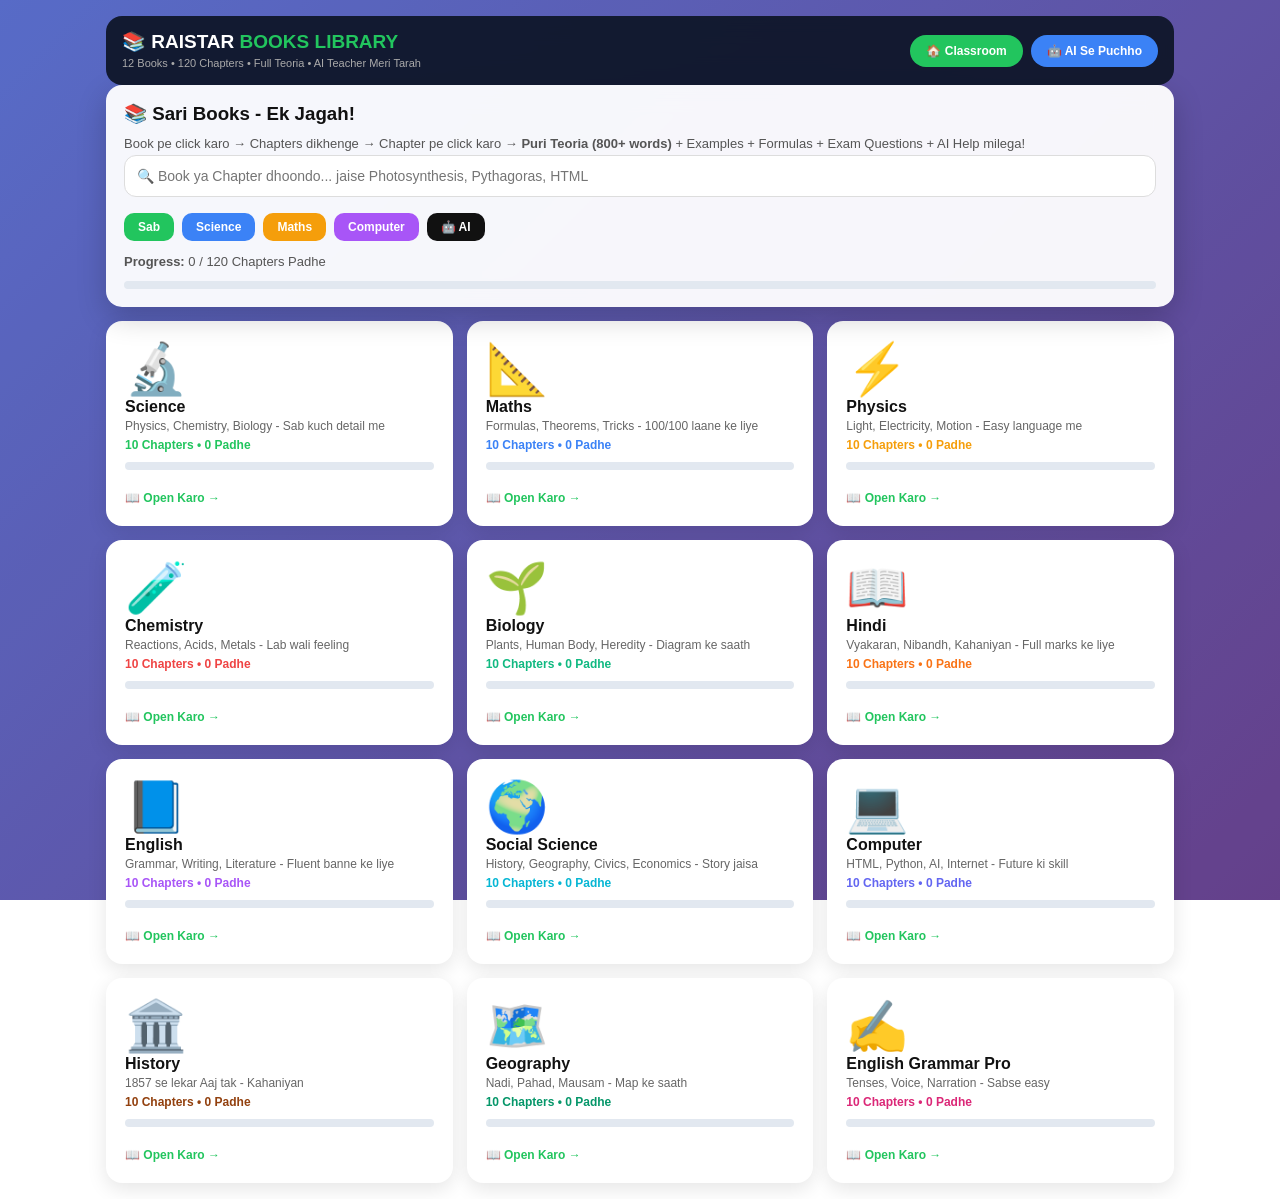
==== commit 5c45302a: "Rename books.htmlhhibo to books.html" ====
--- a/books.html
+++ b/books.html
@@ -3,194 +3,231 @@
 <head>
 <meta charset="UTF-8">
 <meta name="viewport" content="width=device-width, initial-scale=1.0">
-<title>RAISTAR CLASSROOM - 50 Students</title>
+<title>RAISTAR BOOKS LIBRARY - 12 Books, 120 Chapters</title>
 <style>
 *{margin:0;padding:0;box-sizing:border-box;font-family:Arial,sans-serif}
-body{background:linear-gradient(135deg,#667eea 0%,#764ba2 100%);background-size:cover;background-position:center;background-attachment:fixed;background-repeat:no-repeat;color:#111;transition:background .5s ease;min-height:100vh}
+body{background:linear-gradient(135deg,#667eea,#764ba2);background-attachment:fixed;background-size:cover;color:#111;min-height:100vh}
 body::before{content:'';position:fixed;inset:0;background:rgba(0,0,0,.15);pointer-events:none;z-index:0}
-#app,#login{position:relative;z-index:1}
-#app{display:none}
-.top{background:rgba(15,23,42,.95);color:#fff;padding:12px 16px;display:flex;justify-content:space-between;align-items:center;position:sticky;top:0;z-index:10;backdrop-filter:blur(12px)}
-.top b{font-size:18px} .top b span{color:#22c55e}
-.top button{background:#22c55e;color:#fff;border:none;padding:8px 14px;border-radius:20px;font-weight:800;cursor:pointer;font-size:12px}
-.nav{background:rgba(255,255,255,.92);display:flex;gap:6px;padding:10px;overflow-x:auto;position:sticky;top:52px;z-index:9;box-shadow:0 2px 10px rgba(0,0,0,.08);backdrop-filter:blur(12px)}
-.nav button{white-space:nowrap;background:#f1f5f9;border:1px solid #ddd;padding:9px 16px;border-radius:20px;font-weight:800;cursor:pointer;font-size:13px}
-.nav button.active{background:#1e293b;color:#fff}
-.page{display:none;padding:16px;max-width:1000px;margin:0 auto}
-.page.active{display:block}
-.card{background:rgba(255,255,255,.95);border-radius:14px;padding:16px;margin-bottom:14px;box-shadow:0 8px 30px rgba(0,0,0,.15);backdrop-filter:blur(12px)}
-.card h3{margin-bottom:8px} .card p{font-size:13px;color:#555;line-height:1.6}
-.grid{display:grid;grid-template-columns:repeat(auto-fill,minmax(240px,1fr));gap:12px}
-.book-card{background:#fff;border-radius:14px;padding:14px;cursor:pointer;border:2px solid transparent;box-shadow:0 8px 20px rgba(0,0,0,.1)}
-.book-card:hover{border-color:#22c55e;transform:translateY(-2px)}
-.book-card .icon{font-size:42px}
-.btn{background:#22c55e;color:#fff;border:none;padding:10px 18px;border-radius:10px;font-weight:900;cursor:pointer}
-.btn.blue{background:#3b82f6} .btn.orange{background:#f59e0b} .btn.red{background:#ef4444} .btn.purple{background:#a855f7} .btn.black{background:#111} .btn.small{padding:6px 12px;font-size:12px}
-input,select,textarea{width:100%;padding:11px;border:1px solid #ddd;border-radius:10px;outline:none;margin-bottom:8px;font-size:14px}
-.bg-picker{display:flex;gap:8px;flex-wrap:wrap;margin-top:10px}
-.bg-option{width:58px;height:58px;border-radius:14px;cursor:pointer;border:3px solid transparent;position:relative;overflow:hidden;flex-shrink:0;transition:all .2s}
-.bg-option:hover{transform:scale(1.1)}
-.bg-option.active{border-color:#22c55e;transform:scale(1.08);box-shadow:0 4px 15px rgba(34,197,94,.5)}
-.bg-option span{position:absolute;bottom:2px;left:0;right:0;text-align:center;font-size:16px}
-.bg-label{font-size:11px;color:#666;margin-top:4px;text-align:center}
-.bg-row{display:flex;gap:8px;align-items:center;flex-wrap:wrap;margin-top:10px}
-.color-input{width:50px !important;height:42px !important;padding:2px !important;cursor:pointer;border-radius:10px}
-.upload-btn{background:#a855f7;color:#fff;padding:10px 16px;border-radius:10px;font-weight:800;cursor:pointer;font-size:12px;border:none}
-.att-header{display:flex;justify-content:space-between;align-items:center;gap:10px;flex-wrap:wrap;background:rgba(30,41,59,.95);color:#fff;padding:14px;border-radius:12px;margin-bottom:12px}
-.att-stats{display:flex;gap:8px;flex-wrap:wrap;margin-bottom:12px}
-.att-stat{flex:1;min-width:110px;background:rgba(255,255,255,.95);border-radius:12px;padding:12px;text-align:center;box-shadow:0 2px 8px rgba(0,0,0,.05);border-top:4px solid #22c55e}
-.att-stat.red{border-color:#ef4444} .att-stat.orange{border-color:#f59e0b} .att-stat.blue{border-color:#3b82f6}
-.att-stat b{font-size:20px;display:block} .att-stat span{font-size:11px;color:#666}
-.att-row{display:flex;justify-content:space-between;align-items:center;padding:12px;border-bottom:1px solid #eee;gap:10px;background:#fff}
-.att-row:nth-child(even){background:#f8fafc}
-.att-row b{font-size:13px} .att-row span{font-size:11px;color:#666}
-.att-btns{display:flex;gap:6px;flex-wrap:wrap}
-.att-btns button{padding:7px 12px;border-radius:20px;border:1px solid #ddd;background:#fff;font-weight:800;cursor:pointer;font-size:12px}
-.att-btns button.present.active{background:#22c55e;color:#fff}
-.att-btns button.absent.active{background:#ef4444;color:#fff}
-.att-btns button.late.active{background:#f59e0b;color:#fff}
-.penalty-box{text-align:right;min-width:120px}
-.penalty-high{color:#ef4444} .penalty-low{color:#22c55e} .penalty-mid{color:#f59e0b}
-.progress{height:6px;background:#e2e8f0;border-radius:10px;overflow:hidden;margin-top:6px}
-.progress div{height:100%;background:#22c55e;transition:width .3s}
-.total-row{background:#1e293b !important;color:#fff;border-radius:12px;padding:16px;margin-top:12px;display:flex;justify-content:space-between;align-items:center;flex-wrap:wrap;gap:10px}
-.total-row .t-box{text-align:center;background:#334155;padding:10px 14px;border-radius:10px;min-width:90px}
-.total-row .t-box b{font-size:18px;display:block;color:#fff} .total-row .t-box span{color:#cbd5e1;font-size:11px}
-.chapter{background:#f8fafc;border-radius:10px;padding:12px;margin-bottom:8px;cursor:pointer;border:1px solid #e2e8f0}
-.chapter:hover{border-color:#22c55e}
-.quiz-opt{display:block;width:100%;text-align:left;background:#f8fafc;border:1px solid #ddd;padding:12px;border-radius:10px;margin-bottom:8px;cursor:pointer}
-.quiz-opt.correct{background:#dcfce7;border-color:#22c55e}
-.quiz-opt.wrong{background:#fee2e2;border-color:#ef4444}
-.chat-box{height:340px;overflow-y:auto;background:rgba(248,250,252,.9);border-radius:12px;padding:12px;display:flex;flex-direction:column;gap:8px;margin-bottom:10px}
-.msg{background:#fff;padding:10px 12px;border-radius:12px;max-width:85%;font-size:13px;line-height:1.6}
+.wrap{position:relative;z-index:1;max-width:1100px;margin:0 auto;padding:16px}
+.top{background:rgba(15,23,42,.95);color:#fff;padding:14px 16px;border-radius:16px;display:flex;justify-content:space-between;align-items:center;flex-wrap:wrap;gap:10px;backdrop-filter:blur(12px);position:sticky;top:10px;z-index:20}
+.top b{font-size:19px} .top b span{color:#22c55e}
+.top button{background:#22c55e;color:#fff;border:none;padding:9px 16px;border-radius:20px;font-weight:800;cursor:pointer;font-size:12px}
+.card{background:rgba(255,255,255,.95);border-radius:16px;padding:18px;margin-bottom:14px;box-shadow:0 10px 30px rgba(0,0,0,.2);backdrop-filter:blur(12px)}
+.card h3{margin-bottom:8px} .card p{font-size:13px;color:#555;line-height:1.7}
+.grid{display:grid;grid-template-columns:repeat(auto-fill,minmax(260px,1fr));gap:14px}
+.book-card{background:#fff;border-radius:16px;padding:16px;cursor:pointer;border:3px solid transparent;box-shadow:0 6px 20px rgba(0,0,0,.1);transition:all .2s}
+.book-card:hover{transform:translateY(-4px);border-color:#22c55e;box-shadow:0 12px 30px rgba(34,197,94,.3)}
+.book-card .icon{font-size:50px} .book-card b{font-size:16px} .book-card span{font-size:12px;color:#666;line-height:1.5}
+.btn{background:#22c55e;color:#fff;border:none;padding:11px 20px;border-radius:10px;font-weight:900;cursor:pointer}
+.btn.blue{background:#3b82f6} .btn.orange{background:#f59e0b} .btn.purple{background:#a855f7} .btn.black{background:#111} .btn.small{padding:7px 14px;font-size:12px}
+input,select{width:100%;padding:12px;border:1px solid #ddd;border-radius:12px;outline:none;margin-bottom:10px;font-size:14px}
+.chapter{background:#f8fafc;border-radius:12px;padding:14px;margin-bottom:10px;cursor:pointer;border:1px solid #e2e8f0;display:flex;justify-content:space-between;align-items:center;gap:10px}
+.chapter:hover{border-color:#22c55e;background:#f0fdf4}
+.chapter b{font-size:14px} .chapter span{font-size:11px;color:#666}
+.chapter .go{background:#22c55e;color:#fff;padding:7px 14px;border-radius:20px;font-size:12px;font-weight:800;white-space:nowrap}
+.read-content{font-size:15px;line-height:1.9;color:#1e293b}
+.read-content h4{margin:16px 0 8px;font-size:17px;color:#111;border-left:4px solid #22c55e;padding-left:10px}
+.read-content .box{background:#f0fdf4;border:1px solid #bbf7d0;padding:14px;border-radius:12px;margin:12px 0}
+.read-content .box.blue{background:#eff6ff;border-color:#bfdbfe}
+.read-content .box.orange{background:#fffbeb;border-color:#fde68a}
+.read-content .box.pink{background:#fdf2f8;border-color:#fbcfe8}
+.read-content table{width:100%;border-collapse:collapse;margin:10px 0;font-size:14px}
+.read-content table td,.read-content table th{border:1px solid #ddd;padding:8px;text-align:left}
+.read-content table th{background:#1e293b;color:#fff}
+.chat-box{height:380px;overflow-y:auto;background:#f8fafc;border-radius:12px;padding:12px;display:flex;flex-direction:column;gap:10px;margin-bottom:10px}
+.msg{background:#fff;padding:12px 14px;border-radius:14px;max-width:90%;font-size:14px;line-height:1.7;box-shadow:0 2px 6px rgba(0,0,0,.05)}
 .msg.me{background:#dcfce7;align-self:flex-end}
-.msg.ai{background:#dbeafe;align-self:flex-start;border-left:3px solid #3b82f6}
-.msg.teacher{background:#fef3c7;border-left:3px solid #f59e0b}
-#login{position:fixed;inset:0;display:flex;align-items:center;justify-content:center;padding:16px;z-index:100}
-.login-box{background:rgba(255,255,255,.95);border-radius:20px;padding:24px;width:100%;max-width:380px;text-align:center;box-shadow:0 20px 50px rgba(0,0,0,.3);backdrop-filter:blur(15px)}
-.login-box h1{font-size:28px} .login-box h1 span{color:#22c55e}
-.stat-row{display:flex;gap:10px}
-.stat{flex:1;background:rgba(255,255,255,.95);border-radius:12px;padding:14px;text-align:center}
-.stat b{font-size:22px;display:block} .stat span{font-size:11px;color:#666}
-#toast{position:fixed;bottom:20px;left:50%;transform:translateX(-50%);background:#111;color:#fff;padding:12px 18px;border-radius:20px;font-size:13px;font-weight:800;z-index:999;display:none;box-shadow:0 4px 20px rgba(0,0,0,.3);text-align:center;max-width:90%}
-@media(max-width:600px){.stat-row{flex-direction:column} .att-row{flex-direction:column;align-items:flex-start} .penalty-box{text-align:left}}
+.msg.ai{background:#dbeafe;align-self:flex-start;border-left:4px solid #3b82f6}
+.msg.ai b{color:#1e40af}
+.tag{display:inline-block;background:#e0e7ff;color:#3730a3;padding:3px 10px;border-radius:20px;font-size:11px;font-weight:800;margin-right:4px}
+.progress{height:8px;background:#e2e8f0;border-radius:10px;overflow:hidden;margin-top:8px}
+.progress div{height:100%;background:#22c55e}
+#toast{position:fixed;bottom:20px;left:50%;transform:translateX(-50%);background:#111;color:#fff;padding:12px 18px;border-radius:20px;font-size:13px;font-weight:800;z-index:999;display:none}
+@media(max-width:600px){.chapter{flex-direction:column;align-items:flex-start}}
 </style>
 </head>
 <body>
 <div id="toast"></div>
-<div id="login"><div class="login-box"><div style="font-size:60px">📚</div><h1>RAISTAR <span>CLASSROOM</span></h1><p>50 Students • Real-Time Attendance • Custom Background • 120 Chapters • AI Teacher<br>By raistar12262010</p><input id="loginName" placeholder="Tera Naam" value="raistar12262010"><input id="loginRoll" placeholder="Roll No 1-50" value="12" type="number"><select id="loginRole"><option value="Student">👦 Student Hu</option><option value="Teacher">👨‍🏫 Teacher Hu</option></select><select id="loginClass"><option>Class 10 - A</option><option>Class 10 - B</option><option>Class 9 - A</option></select><button class="btn" style="width:100%;padding:14px;font-size:16px" onclick="doLogin()">🚀 CLASSROOM ME JAO</button><p style="font-size:11px;color:#888;margin-top:10px">Andar jaake 🎨 Background badal sakte ho!</p></div></div>
-<div id="app">
-<div class="top"><div><b>📚 RAISTAR <span>CLASSROOM</span></b><br><span style="font-size:11px;color:#aaa" id="topInfo"></span></div><div style="display:flex;gap:8px"><button onclick="showPage('bg')">🎨 BG</button><button onclick="showPage('ai')">🤖 AI</button><button onclick="logout()" style="background:#ef4444">Logout</button></div></div>
-<div class="nav"><button class="active" onclick="showPage('home',this)">🏠 Home</button><button onclick="showPage('attendance',this)">✅ Attendance (50)</button><button onclick="showPage('books',this)">📚 Books</button><button onclick="window.location.href='books.html'">📚 ALL BOOKS (120)</button><button onclick="showPage('exams',this)">📝 Exams</button><button onclick="showPage('chat',this)">💬 Chat</button><button onclick="showPage('ai',this)">🤖 AI Teacher</button><button onclick="showPage('bg',this)">🎨 Background</button><button onclick="showPage('results',this)">🏆 Results</button></div>
-
-<!-- HOME -->
-<div class="page active" id="page-home"><div class="stat-row"><div class="stat"><b id="statPresent">50</b><span>✅ Aaj Present</span></div><div class="stat"><b>12</b><span>📚 Books</span></div><div class="stat"><b>120</b><span>📖 Chapters</span></div><div class="stat"><b id="statScore">85%</b><span>🏆 Tera Score</span></div></div>
-<div class="card"><h3>👋 Namaste, <span id="homeName">raistar12262010</span>!</h3><p>⚡ <b>REAL-TIME:</b> Absent dabate hi -1% TURANT! Late dabate hi -0.5% TURANT!<br>🎨 <b>NEW:</b> Background badal sakte ho - 🎨 button dabao!<br>📚 <b>NEW:</b> 120 Chapters wali Library - ALL BOOKS button dabao!</p><button class="btn" onclick="showPage('attendance')">✅ Attendance →</button> <button class="btn purple" onclick="showPage('bg')">🎨 Background →</button> <button class="btn blue" onclick="window.location.href='books.html'">📚 ALL BOOKS →</button></div>
-<div class="card" style="background:linear-gradient(135deg,#667eea,#764ba2);color:#fff"><h3 style="color:#fff">📚 ALL BOOKS LIBRARY - NAYA!</h3><p style="color:#eee">12 Books • 120 Chapters • Full Teoria • AI Teacher Meri Tarah</p><button class="btn" onclick="window.location.href='books.html'">📚 BOOKS KHOLO →</button></div>
-<div class="card"><h3>🎨 Aaj Ka Background - <span id="currentBgName">Purple Galaxy</span></h3><div class="bg-picker" id="homeBgPicker"></div></div>
-<div class="card"><h3>📢 Announcement</h3><p>📌 <b>Sir:</b> Kal Science ka test hai - Ch 1-3 yaad karke aana.<br>📌 <b>Mam:</b> Hindi homework - Ch 5 ka summary.<br>📌 <b>Rule:</b> 1 Absent = -1% TURANT | 1 Late = -0.5% TURANT</p></div>
-<div class="card"><h3>🏆 Top 5 Students</h3><p id="topStudents"></p></div></div>
-
-<!-- BACKGROUND -->
-<div class="page" id="page-bg"><div class="card"><h3>🎨 Custom Background - Apna Style Chuno!</h3><p>Jo pasand aaye uspe click karo - turant poori website ka background badal jayega!</p><div class="bg-picker" id="bgPicker"></div><div class="bg-row"><span style="font-size:13px;font-weight:800">🎨 Apna Color:</span><input type="color" id="customColor" class="color-input" value="#667eea" onchange="setCustomColor(this.value)"><input type="color" id="customColor2" class="color-input" value="#764ba2" onchange="applyCustomGradient()"><button class="btn small" onclick="applyCustomGradient()">✨ Apply Gradient</button><button class="btn small black" onclick="setBg('dark')">🌑 Dark</button></div><div class="bg-row"><span style="font-size:13px;font-weight:800">🖼️ Apni Photo:</span><label class="upload-btn" for="bgUpload">📸 Photo Upload Karo</label><input type="file" id="bgUpload" accept="image/*" style="display:none" onchange="uploadBg(event)"><button class="btn small red" onclick="resetBg()">🔄 Reset</button></div></div><div class="card"><h3>👀 Preview</h3><p>Glass jaisa card dikh raha hai na? ✨ Background ke upar mast lagta hai!</p><button class="btn" onclick="showPage('home')">🏠 Home Pe Jao Aur Dekho</button></div></div>
-
-<!-- ATTENDANCE -->
-<div class="page" id="page-attendance"><div class="att-header"><div><b>✅ Attendance - <span id="attDate"></span> - Day <span id="dayCount">1</span> ⚡ LIVE</b><br><span>Absent dabao = -1% TURANT | Late dabao = -0.5% TURANT</span></div><div style="display:flex;gap:6px;flex-wrap:wrap"><button class="btn small" onclick="markAll('Present')">✅ Sab Present</button><button class="btn small blue" onclick="nextDay()">📅 NEXT DAY →</button><button class="btn small red" onclick="resetAttendance()">🔄 Reset</button></div></div><div class="att-stats"><div class="att-stat"><b id="attCount">0</b><span>✅ Present Aaj</span></div><div class="att-stat red"><b id="attAbsent">0</b><span>❌ Absent Aaj</span></div><div class="att-stat orange"><b id="attLate">0</b><span>⏰ Late Aaj</span></div><div class="att-stat blue"><b id="totalPenaltyAll">0%</b><span>📉 Total Penalty LIVE</span></div></div><div class="card"><input id="attSearch" placeholder="🔍 Naam se dhoondo..." oninput="renderAttendance()"><div id="attList"></div><div class="total-row" id="totalRow"></div><div style="margin-top:10px;display:flex;gap:8px;flex-wrap:wrap"><button class="btn small blue" onclick="saveAttendance()">💾 SAVE</button><button class="btn small orange" onclick="showPage('results')">📊 Results</button></div></div></div>
-
-<!-- BOOKS (CHHOTA PREVIEW - BADA WALA books.html ME HAI) -->
-<div class="page" id="page-books"><div class="card" style="background:linear-gradient(135deg,#667eea,#764ba2);color:#fff"><h3 style="color:#fff">📚 FULL LIBRARY - 120 Chapters!</h3><p style="color:#eee">Yaha sirf 6 Books ka preview hai. Puri Library ke liye ALL BOOKS dabao - waha 12 Books, 120 Chapters, Full Teoria hai!</p><button class="btn" onclick="window.location.href='books.html'">📚 FULL LIBRARY KHOLO (120 Chapters) →</button></div><div class="card"><h3>📚 Books Preview</h3><input id="bookSearch" placeholder="🔍 Book dhoondo..." oninput="renderBooks()"></div><div class="grid" id="booksGrid"></div><div class="card" id="chapterBox" style="display:none"><h3 id="chapterTitle"></h3><div id="chapterList"></div></div><div class="card" id="readBox" style="display:none"><h3 id="readTitle"></h3><div id="readContent" style="font-size:14px;line-height:1.8"></div><br><button class="btn" onclick="document.getElementById('readBox').style.display='none'">⬅️ Wapas</button> <button class="btn blue" onclick="startExamFromChapter()">📝 Exam Do</button> <button class="btn orange" onclick="askAIChapter()">🤖 AI Se Puchho</button></div></div>
-
-<!-- EXAMS -->
-<div class="page" id="page-exams"><div class="card"><h3>📝 Exams - Har Subject Ka</h3><p>Exam select karo → Turant Result + AI Explanation</p></div><div class="grid" id="examGrid"></div><div class="card" id="quizBox" style="display:none"><h3 id="quizTitle"></h3><p id="quizProgress"></p><div id="quizQ"></div><div id="quizOpts"></div><button class="btn" id="quizNext" onclick="nextQuiz()" style="display:none">Next →</button></div><div class="card" id="quizResult" style="display:none"><h3>🏆 Result</h3><p id="quizResultText"></p><button class="btn" onclick="document.getElementById('quizResult').style.display='none'">OK</button></div></div>
-
-<!-- CHAT -->
-<div class="page" id="page-chat"><div class="card"><h3>💬 Teacher Chat</h3><p>Teacher se baat karo, doubt puchho.</p><div class="chat-box" id="chatBox"></div><div style="display:flex;gap:8px"><input id="chatInput" placeholder="Message likho..." onkeypress="if(event.key==='Enter') sendChat()"><button class="btn" onclick="sendChat()">Send</button></div><div style="display:flex;gap:6px;margin-top:8px;flex-wrap:wrap"><button class="btn small" onclick="quickChat('Sir, homework kya hai?')">Homework?</button><button class="btn small blue" onclick="quickChat('Sir, kal exam hai kya?')">Exam?</button><button class="btn small orange" onclick="quickChat('Mam, ye chapter samajh nahi aaya')">Doubt</button></div></div></div>
-
-<!-- AI -->
-<div class="page" id="page-ai"><div class="card"><h3>🤖 AI TEACHER - Bilkul Meri Tarah!</h3><p>Kuch bhi puchho - Maths, Science, Hindi, English, History, Computer - sab detail me, example ke saath!</p><div class="chat-box" id="aiBox"></div><div style="display:flex;gap:8px"><input id="aiInput" placeholder="Kuch bhi puchho... jaise Photosynthesis kya hai detail me?" onkeypress="if(event.key==='Enter') askAI()"><button class="btn" onclick="askAI()">Ask AI 🤖</button></div><div style="display:flex;gap:6px;margin-top:8px;flex-wrap:wrap"><button class="btn small" onclick="quickAI('Photosynthesis kya hai detail me samjhao')">🌱 Photosynthesis</button><button class="btn small blue" onclick="quickAI('Pythagoras theorem samjhao example ke saath')">📐 Pythagoras</button><button class="btn small orange" onclick="quickAI('Light kya hai? Reflection samjhao')">💡 Light</button><button class="btn small purple" onclick="quickAI('HTML kya hai? Kaise banate hai website?')">💻 HTML</button><button class="btn small" onclick="quickAI('Kal exam hai, kaise padhu top karne ke liye?')">🏆 Exam Tips</button><button class="btn small" onclick="quickAI('Acids aur Bases me kya farak hai?')">🧪 Acids</button><button class="btn small" onclick="quickAI('Trigonometry ke formulas yaad kaise kare?')">📐 Trigonometry</button><button class="btn small" onclick="quickAI('Mere liye is chapter ke 5 questions banao')">📝 Test Lo</button></div></div></div>
-
-<!-- RESULTS -->
-<div class="page" id="page-results"><div class="card"><h3>🏆 Results - LIVE Penalty Ke Saath</h3><p>Final Score = Original Score - Penalty. 1 Absent = -1%, 1 Late = -0.5%</p><div id="resultsList"></div></div></div>
+<div class="wrap">
+<div class="top"><div><b>📚 RAISTAR <span>BOOKS LIBRARY</span></b><br><span style="font-size:11px;color:#aaa">12 Books • 120 Chapters • Full Teoria • AI Teacher Meri Tarah</span></div><div style="display:flex;gap:8px;flex-wrap:wrap"><button onclick="window.location.href='index.html'">🏠 Classroom</button><button onclick="showSection('ai')" style="background:#3b82f6">🤖 AI Se Puchho</button></div></div>
+
+<!-- HOME / BOOKS LIST -->
+<div id="sec-books">
+<div class="card"><h3>📚 Sari Books - Ek Jagah!</h3><p>Book pe click karo → Chapters dikhenge → Chapter pe click karo → <b>Puri Teoria (800+ words)</b> + Examples + Formulas + Exam Questions + AI Help milega!</p><input id="bookSearch" placeholder="🔍 Book ya Chapter dhoondo... jaise Photosynthesis, Pythagoras, HTML" oninput="renderBooks()"><div style="display:flex;gap:8px;flex-wrap:wrap;margin-top:6px"><button class="btn small" onclick="filterBook('all')">Sab</button><button class="btn small blue" onclick="filterBook('Science')">Science</button><button class="btn small orange" onclick="filterBook('Maths')">Maths</button><button class="btn small purple" onclick="filterBook('Computer')">Computer</button><button class="btn small black" onclick="showSection('ai')">🤖 AI</button></div><p style="margin-top:10px"><b>Progress:</b> <span id="readProgressText">0 / 120 Chapters Padhe</span></p><div class="progress"><div id="readProgressBar" style="width:0%"></div></div></div>
+<div class="grid" id="booksGrid"></div>
+<div class="card" id="chapterBox" style="display:none"><h3 id="chapterTitle"></h3><p id="chapterDesc"></p><div id="chapterList"></div></div>
+</div>
+
+<!-- READING -->
+<div id="sec-read" style="display:none">
+<div class="card"><button class="btn small black" onclick="backToBooks()">⬅️ Sab Books</button> <button class="btn small" onclick="backToChapters()">⬅️ Chapters</button><h3 id="readTitle" style="margin-top:12px"></h3><p><span id="readMeta"></span></p><div class="read-content" id="readContent"></div><br><div style="display:flex;gap:8px;flex-wrap:wrap"><button class="btn" onclick="markRead()">✅ Padha Hua Mark Karo</button><button class="btn blue" onclick="askAIChapter()">🤖 AI Se Is Chapter Ke Baare Me Puchho</button><button class="btn orange" onclick="nextChapter()">Next Chapter →</button><button class="btn purple" onclick="makeNotes()">📝 Notes Banao</button></div><div id="notesBox" style="display:none;margin-top:12px"><textarea id="notesInput" rows="4" placeholder="Apne notes yaha likho..."></textarea><button class="btn small" onclick="saveNotes()">💾 Notes Save Karo</button></div></div>
+<div class="card"><h3>❓ Is Chapter Ke Exam Questions</h3><div id="examQs"></div></div>
+</div>
+
+<!-- AI - MERI TARAH WALA -->
+<div id="sec-ai" style="display:none">
+<div class="card"><h3>🤖 AI TEACHER - Bilkul Meri Tarah!</h3><p>Ab ye AI chhota nahi hai! Ye <b>har subject</b> ka jawab dega - detail me, example ke saath, Hinglish me, jaise main samjhata hu! Try karo: <b>"Photosynthesis kya hai detail me"</b> ya <b>"Pythagoras samjhao"</b> ya <b>"HTML kaise sikhe"</b></p><div class="chat-box" id="aiBox"></div><div style="display:flex;gap:8px"><input id="aiInput" placeholder="Kuch bhi puchho... jaise - Light kya hai? Trigonometry kaise yaad kare?" onkeypress="if(event.key==='Enter') askAI()"><button class="btn" onclick="askAI()">Ask AI 🤖</button></div><div style="display:flex;gap:6px;margin-top:10px;flex-wrap:wrap"><button class="btn small" onclick="quickAI('Photosynthesis kya hai detail me samjhao')">🌱 Photosynthesis</button><button class="btn small blue" onclick="quickAI('Pythagoras theorem samjhao example ke saath')">📐 Pythagoras</button><button class="btn small orange" onclick="quickAI('Light kya hai? Reflection samjhao')">💡 Light</button><button class="btn small purple" onclick="quickAI('HTML kya hai? Kaise banate hai website?')">💻 HTML</button><button class="btn small" onclick="quickAI('Trigonometry ke formulas yaad kaise kare?')">📐 Trigonometry</button><button class="btn small" onclick="quickAI('Kal exam hai, kaise padhu top karne ke liye?')">🏆 Exam Tips</button><button class="btn small" onclick="quickAI('Hindi me nibandh kaise likhe?')">📖 Nibandh</button><button class="btn small" onclick="quickAI('Acids aur Bases me kya farak hai?')">🧪 Acids</button></div></div>
+<div class="card"><h3>💡 AI Kya-Kya Kar Sakta Hai?</h3><p>✅ Kisi bhi chapter ko <b>easy me</b> samjha sakta hai<br>✅ <b>Notes</b> bana sakta hai - "Iska notes banao" bolo<br>✅ <b>Exam Questions</b> bana sakta hai - "Mere liye 5 questions banao" bolo<br>✅ <b>Formula</b> yaad kara sakta hai<br>✅ <b>Hindi, English, Maths, Science, SST, Computer</b> - sab aata hai!</p></div>
+</div>
+
 </div>
 <script>
-var myName='raistar12262010',myRoll=12,myRole='Student',currentDay=1,currentBg='galaxy';
-var BGS=[
-{id:'galaxy',name:'Purple Galaxy',emoji:'🌌',css:'linear-gradient(135deg,#667eea 0%,#764ba2 100%)'},
-{id:'space',name:'Space Stars',emoji:'🚀',css:'linear-gradient(135deg,#0f0c29,#302b63,#24243e)'},
-{id:'classroom',name:'Classroom',emoji:'🏫',img:'https://images.unsplash.com/photo-1503676260728-1c00da094a0b?w=1200&q=80'},
-{id:'nature',name:'Nature',emoji:'🌿',img:'https://images.unsplash.com/photo-1506905925346-21bda4d32df4?w=1200&q=80'},
-{id:'ocean',name:'Ocean',emoji:'🌊',img:'https://images.unsplash.com/photo-1505118380757-91f5f5632de0?w=1200&q=80'},
-{id:'sunset',name:'Sunset Fire',emoji:'🔥',img:'https://images.unsplash.com/photo-1495616811223-4d98c6e9c869?w=1200&q=80'},
-{id:'neon',name:'Neon Night',emoji:'💜',css:'linear-gradient(135deg,#ff006e,#8338ec,#3a86ff)'},
-{id:'pink',name:'Pink Dream',emoji:'🌸',css:'linear-gradient(135deg,#ff9a9e 0%,#fecfef 50%,#fecfef 100%)'},
-{id:'dark',name:'Dark Mode',emoji:'🖤',css:'linear-gradient(135deg,#111827,#1f2937)'},
-{id:'green',name:'Green Forest',emoji:'🌲',css:'linear-gradient(135deg,#11998e,#38ef7d)'}
+var currentBook=null, currentChapterIdx=0, readChapters=new Set();
+try{ var saved=localStorage.getItem('raistar_read'); if(saved) readChapters=new Set(JSON.parse(saved)); }catch(e){}
+var BOOKS=[
+{id:'science',name:'Science',icon:'🔬',cat:'Science',desc:'Physics, Chemistry, Biology - Sab kuch detail me',color:'#22c55e',chapters:['Chemical Reactions','Acids Bases & Salts','Metals & Non-Metals','Electricity','Light - Reflection & Refraction','Human Eye','Photosynthesis','Heredity & Evolution','Carbon & Compounds','Periodic Table']},
+{id:'maths',name:'Maths',icon:'📐',cat:'Maths',desc:'Formulas, Theorems, Tricks - 100/100 laane ke liye',color:'#3b82f6',chapters:['Real Numbers','Polynomials','Linear Equations','Quadratic Equations','Triangles','Trigonometry','Circles','Probability','Statistics','Surface Areas & Volumes']},
+{id:'physics',name:'Physics',icon:'⚡',cat:'Science',desc:'Light, Electricity, Motion - Easy language me',color:'#f59e0b',chapters:['Motion','Force & Laws','Gravitation','Work & Energy','Sound','Light','Electricity','Magnetism','Sources of Energy','Optics']},
+{id:'chemistry',name:'Chemistry',icon:'🧪',cat:'Science',desc:'Reactions, Acids, Metals - Lab wali feeling',color:'#ef4444',chapters:['Matter','Atoms & Molecules','Structure of Atom','Chemical Bonding','Acids Bases Salts','Metals & Non-Metals','Carbon Compounds','Periodic Classification','Chemical Reactions','Electrochemistry']},
+{id:'biology',name:'Biology',icon:'🌱',cat:'Science',desc:'Plants, Human Body, Heredity - Diagram ke saath',color:'#10b981',chapters:['Life Processes','Control & Coordination','Reproduction','Heredity','Photosynthesis','Human Heart','Brain & Nervous System','Excretion','Hormones','Ecosystem']},
+{id:'hindi',name:'Hindi',icon:'📖',cat:'Hindi',desc:'Vyakaran, Nibandh, Kahaniyan - Full marks ke liye',color:'#f97316',chapters:['Surdas ke Pad','Ram Lakshman Parshuram','Dev','Jayshankar Prasad','Nibandh Lekhan','Vyakaran','Patra Lekhan','Muhavare','Samas','Sandhi']},
+{id:'english',name:'English',icon:'📘',cat:'English',desc:'Grammar, Writing, Literature - Fluent banne ke liye',color:'#a855f7',chapters:['Dust of Snow','Fire and Ice','A Letter to God','Nelson Mandela','Two Stories','Grammar - Tenses','Writing Skills','Literature','Comprehension','Vocabulary']},
+{id:'sst',name:'Social Science',icon:'🌍',cat:'SST',desc:'History, Geography, Civics, Economics - Story jaisa',color:'#06b6d4',chapters:['Nationalism in India','Resources','Power Sharing','Democracy','Globalisation','Consumer Rights','Agriculture','Manufacturing','Money & Credit','Political Parties']},
+{id:'computer',name:'Computer',icon:'💻',cat:'Computer',desc:'HTML, Python, AI, Internet - Future ki skill',color:'#6366f1',chapters:['Internet Basics','HTML - Website Banana','Python - Coding','MS Excel','Cyber Safety','AI Introduction','Data & Database','Scratch','MS Word','Project - Website']},
+{id:'history',name:'History',icon:'🏛️',cat:'SST',desc:'1857 se lekar Aaj tak - Kahaniyan',color:'#92400e',chapters:['1857 Revolt','Nationalism','Freedom Movement','Gandhi Ji','Independence','Mughal Empire','British Rule','World War','Indian Constitution','Modern India']},
+{id:'geography',name:'Geography',icon:'🗺️',cat:'SST',desc:'Nadi, Pahad, Mausam - Map ke saath',color:'#059669',chapters:['Resources','Water Resources','Agriculture','Minerals','Manufacturing','Climate','Rivers','Mountains','Population','Transport']},
+{id:'english-grammar',name:'English Grammar Pro',icon:'✍️',cat:'English',desc:'Tenses, Voice, Narration - Sabse easy',color:'#db2777',chapters:['Tenses','Active Passive','Direct Indirect','Prepositions','Articles','Modals','Conditionals','Reported Speech','Error Correction','Writing - Letter & Essay']}
 ];
-function renderBgPicker(){var html='';for(var i=0;i<BGS.length;i++){var b=BGS[i];var style=b.img?'background-image:url('+b.img+');background-size:cover;background-position:center':'background:'+b.css;html+='<div style="text-align:center"><div class="bg-option '+(currentBg===b.id?'active':'')+'" style="'+style+'" onclick="setBg(\''+b.id+'\')"><span>'+b.emoji+'</span></div><div class="bg-label">'+b.name+'</div></div>';}var el=document.getElementById('bgPicker');if(el)el.innerHTML=html;var el2=document.getElementById('homeBgPicker');if(el2)el2.innerHTML=html;}
-function setBg(id){var b=null;for(var i=0;i<BGS.length;i++)if(BGS[i].id===id)b=BGS[i];if(!b)return;currentBg=id;if(b.img){document.body.style.backgroundImage='url('+b.img+')';document.body.style.backgroundSize='cover';}else{document.body.style.backgroundImage='none';document.body.style.background=b.css;document.body.style.backgroundSize='cover';}var n=document.getElementById('currentBgName');if(n)n.innerText=b.name;try{localStorage.setItem('raistar_bg',id);}catch(e){}renderBgPicker();showToast('🎨 Background badal gaya - '+b.emoji+' '+b.name);}
-function setCustomColor(c){document.body.style.backgroundImage='none';document.body.style.background=c;currentBg='custom';renderBgPicker();showToast('🎨 Tera color lag gaya!');}
-function applyCustomGradient(){var c1=document.getElementById('customColor').value;var c2=document.getElementById('customColor2').value;document.body.style.backgroundImage='none';document.body.style.background='linear-gradient(135deg,'+c1+','+c2+')';currentBg='custom';renderBgPicker();showToast('✨ Mast gradient ban gaya!');}
-function uploadBg(e){var file=e.target.files[0];if(!file)return;var r=new FileReader();r.onload=function(ev){document.body.style.backgroundImage='url('+ev.target.result+')';document.body.style.backgroundSize='cover';document.body.style.backgroundPosition='center';currentBg='upload';renderBgPicker();showToast('🖼️ Teri photo background ban gayi!');};r.readAsDataURL(file);}
-function resetBg(){setBg('galaxy');}
-var names=['Aarav','Priya','Rahul','Sneha','Amit','Neha','Vikram','Ananya','Rohan','Ishita','Arjun','Pooja','Karan','Riya','Manish','Divya','Aditya','Kavita','Suresh','Meera','Raj','Simran','Vikas','Anjali','Nikhil','Pooja','Deepak','Sonu','Monu','Ritu','Gaurav','Nisha','Sanjay','Komal','Yash','Tanvi','Mohit','Shreya','Ajay','Preeti','Ravi','Sakshi','Varun','Asha','Nitin','Pooja2','Kunal','Ritu2','Aman','Sharma'];
-var students=[];for(var i=0;i<50;i++){var n=i===11?'raistar12262010':(names[i%names.length]+' '+(i+1));students.push({roll:i+1,name:n,att:'Present',score:60+Math.floor(Math.random()*35),presentDays:0,absentCount:0,lateCount:0});}
-function getPenalty(s){return (s.absentCount*1+s.lateCount*0.5);}
-function getFinalScore(s){return Math.max(0,Math.round(s.score-getPenalty(s)));}
-function getAttendancePer(s){var t=s.presentDays+s.absentCount+s.lateCount;if(t===0)return 100;return Math.round(s.presentDays/t*100);}
-var BOOKS=[{id:'science',name:'Science',icon:'🔬',chapters:['Ch 1 - Chemical Reactions','Ch 2 - Acids, Bases & Salts','Ch 3 - Metals & Non-Metals','Ch 4 - Electricity','Ch 5 - Light','Ch 6 - Human Eye','Ch 7 - Photosynthesis','Ch 8 - Heredity']},{id:'maths',name:'Maths',icon:'📐',chapters:['Ch 1 - Real Numbers','Ch 2 - Polynomials','Ch 3 - Linear Equations','Ch 4 - Quadratic Equations','Ch 5 - Triangles','Ch 6 - Trigonometry','Ch 7 - Circles','Ch 8 - Probability']},{id:'hindi',name:'Hindi',icon:'📖',chapters:['Ch 1 - Surdas ke Pad','Ch 2 - Ram Lakshman','Ch 3 - Dev','Ch 4 - Prasad','Ch 5 - Nibandh','Ch 6 - Vyakaran','Ch 7 - Patra Lekhan','Ch 8 - Muhavare']},{id:'english',name:'English',icon:'📘',chapters:['Ch 1 - Dust of Snow','Ch 2 - Fire and Ice','Ch 3 - A Letter to God','Ch 4 - Nelson Mandela','Ch 5 - Two Stories','Ch 6 - Grammar','Ch 7 - Writing','Ch 8 - Literature']},{id:'sst',name:'Social Science',icon:'🌍',chapters:['Ch 1 - Nationalism','Ch 2 - Resources','Ch 3 - Power Sharing','Ch 4 - Democracy','Ch 5 - Globalisation','Ch 6 - Consumer Rights','Ch 7 - Agriculture','Ch 8 - Manufacturing']},{id:'computer',name:'Computer',icon:'💻',chapters:['Ch 1 - Internet Basics','Ch 2 - HTML','Ch 3 - Python','Ch 4 - MS Excel','Ch 5 - Cyber Safety','Ch 6 - AI Introduction','Ch 7 - Data','Ch 8 - Project']}];
-var EXAMS=[{id:'science',name:'Science - Ch 1-3',icon:'🔬'},{id:'maths',name:'Maths - Triangles',icon:'📐'},{id:'hindi',name:'Hindi - Vyakaran',icon:'📖'},{id:'english',name:'English - Grammar',icon:'📘'},{id:'sst',name:'SST - Nationalism',icon:'🌍'},{id:'computer',name:'Computer - Python',icon:'💻'}];
-var QUIZ={science:[{q:'Photosynthesis me kaunsi gas nikalti hai?',o:['Oxygen','Carbon Dioxide','Nitrogen','Hydrogen'],a:0,exp:'Plants CO2 lete hai aur Oxygen chhodte hai.'},{q:'H2SO4 kya hai?',o:['Hydrochloric Acid','Sulphuric Acid','Nitric Acid','Acetic Acid'],a:1,exp:'H2SO4 = Sulphuric Acid.'},{q:'Metal ka example?',o:['Wood','Plastic','Iron','Rubber'],a:2,exp:'Iron metal hai.'},{q:'Current ki unit?',o:['Watt','Volt','Ohm','Ampere'],a:3,exp:'Current ki unit Ampere hai.'},{q:'Light ki speed?',o:['300 km/s','3,00,000 km/s','150 km/s','1000 km/s'],a:1,exp:'Light 3 lakh km/sec se chalti hai.'}],maths:[{q:'3-4-5 triangle kya hai?',o:['Right Triangle','Equilateral','Isosceles','Scalene'],a:0,exp:'3-4-5 Pythagoras triplet hai.'},{q:'(a+b)^2 = ?',o:['a^2+b^2','a^2+2ab+b^2','a^2-2ab+b^2','a+b'],a:1,exp:'(a+b)^2 = a^2+2ab+b^2'},{q:'Circle ka area?',o:['2πr','πr^2','πd','r^2'],a:1,exp:'Area = πr^2'}],hindi:[{q:'Surdas kis bhakti ke kavi?',o:['Krishna Bhakti','Ram Bhakti','Shiv Bhakti','Nirgun'],a:0,exp:'Surdas Krishna bhakt the.'},{q:'Aankh ka tara matlab?',o:['Dushman','Bahut Pyara','Andha','Chalak'],a:1,exp:'Aankh ka tara = Bahut pyara.'}],english:[{q:'Dust of Snow ke poet?',o:['Robert Frost','Shakespeare','Wordsworth','Keats'],a:0,exp:'Robert Frost ne likhi.'},{q:'Synonym of Happy?',o:['Sad','Joyful','Angry','Tired'],a:1,exp:'Happy = Joyful.'}],sst:[{q:'Nationalism kab shuru?',o:['1857','1915','1947','1900'],a:0,exp:'1857 ki kranti se badha.'},{q:'Democracy me power kiske paas?',o:['King','People','Army','Rich'],a:1,exp:'Democracy = People ka rule.'}],computer:[{q:'HTML ka full form?',o:['Hyper Text Markup Language','High Text','Home Tool','Hyper Tool'],a:0,exp:'HTML = Hyper Text Markup Language'},{q:'Python kisne banaya?',o:['Guido van Rossum','Bill Gates','Steve Jobs','Elon Musk'],a:0,exp:'Guido ne 1991 me banaya.'}]};
-var currentBook=null,currentChapter=null,quizData=null,quizIndex=0,quizScore=0;
-function setText(id,v){var e=document.getElementById(id);if(e)e.innerText=v} function setHTML(id,v){var e=document.getElementById(id);if(e)e.innerHTML=v}
-function showToast(m){var t=document.getElementById('toast');t.innerText=m;t.style.display='block';setTimeout(function(){t.style.display='none'},2200);}
-function doLogin(){myName=document.getElementById('loginName').value.trim()||'raistar12262010';myRoll=parseInt(document.getElementById('loginRoll').value)||12;myRole=document.getElementById('loginRole').value;var cls=document.getElementById('loginClass').value;document.getElementById('login').style.display='none';document.getElementById('app').style.display='block';setText('topInfo',myName+' • '+cls+' • Roll '+myRoll+' • '+myRole);setText('homeName',myName);setText('attDate',new Date().toLocaleDateString('hi-IN'));renderAll();renderBgPicker();try{var saved=localStorage.getItem('raistar_bg');if(saved)setBg(saved);}catch(e){}addAIMsg('Namaste '+myName+'! 🙏 Main tumhara AI Teacher hu - bilkul us assistant jaisa! Kuch bhi puchho - Photosynthesis, Pythagoras, HTML, sab detail me samjha dunga!');addChatMsg('Teacher Sir','teacher','Welcome '+myName+'! Yaad rakhna - Absent = -1% TURANT, Late = -0.5% TURANT 📚');}
-function logout(){document.getElementById('app').style.display='none';document.getElementById('login').style.display='flex';}
-function showPage(id,btn){var pages=document.querySelectorAll('.page');for(var i=0;i<pages.length;i++)pages[i].classList.remove('active');var p=document.getElementById('page-'+id);if(p)p.classList.add('active');var nb=document.querySelectorAll('.nav button');for(var j=0;j<nb.length;j++)nb[j].classList.remove('active');if(btn)btn.classList.add('active');if(id==='results')renderResults();if(id==='bg')renderBgPicker();}
-function renderAll(){renderAttendance();renderBooks();renderExams();renderTop();renderBgPicker();}
-function renderTop(){var s=students.slice().sort(function(a,b){return getFinalScore(b)-getFinalScore(a)});var h='';for(var i=0;i<5;i++)h+=(i+1)+'. '+s[i].name+' - '+getFinalScore(s[i])+'% (Penalty -'+getPenalty(s[i]).toFixed(1)+'%) '+(s[i].name===myName?'⭐ YOU':'')+'<br>';setHTML('topStudents',h);}
-function renderAttendance(){var q=(document.getElementById('attSearch').value||'').toLowerCase();var html='',pr=0,ab=0,la=0,totalPenalty=0,totalAbsentAll=0,totalLateAll=0;for(var i=0;i<students.length;i++){var s=students[i];var pen=getPenalty(s);totalPenalty+=pen;totalAbsentAll+=s.absentCount;totalLateAll+=s.lateCount;if(s.att==='Present')pr++;if(s.att==='Absent')ab++;if(s.att==='Late')la++;if(q&&s.name.toLowerCase().indexOf(q)===-1)continue;var penClass=pen>=5?'penalty-high':pen>=2?'penalty-mid':'penalty-low';var attPer=getAttendancePer(s);html+='<div class="att-row"><div><b>'+s.roll+'. '+s.name+'</b><br><span>Score: '+s.score+'% → Final: <b>'+getFinalScore(s)+'%</b></span><div class="progress"><div style="width:'+attPer+'%"></div></div></div><div class="att-btns"><button class="present '+(s.att==='Present'?'active':'')+'" onclick="setAtt('+s.roll+',\'Present\')">✅ Present</button><button class="absent '+(s.att==='Absent'?'active':'')+'" onclick="setAtt('+s.roll+',\'Absent\')">❌ Absent</button><button class="late '+(s.att==='Late'?'active':'')+'" onclick="setAtt('+s.roll+',\'Late\')">⏰ Late</button></div><div class="penalty-box"><span>❌ '+s.absentCount+' • ⏰ '+s.lateCount+'</span><br><b class="'+penClass+'">📉 -'+pen.toFixed(1)+'% LIVE</b></div></div>';}setHTML('attList',html);setText('attCount',pr);setText('attAbsent',ab);setText('attLate',la);setText('totalPenaltyAll','-'+totalPenalty.toFixed(1)+'%');setText('statPresent',pr);setHTML('totalRow','<div><b>📊 TOTAL - 50 Bachhe ⚡ LIVE</b></div><div class="t-box"><b>'+pr+'</b><span>✅ Present</span></div><div class="t-box"><b>'+ab+'</b><span>❌ Absent</span></div><div class="t-box"><b>'+la+'</b><span>⏰ Late</span></div><div class="t-box"><b>'+totalAbsentAll+'</b><span>Total Absent</span></div><div class="t-box"><b>'+totalLateAll+'</b><span>Total Late</span></div><div class="t-box" style="background:#ef4444"><b>-'+totalPenalty.toFixed(1)+'%</b><span>Total Penalty</span></div>');}
-function setAtt(roll,val){for(var i=0;i<students.length;i++){var s=students[i];if(s.roll===roll){var old=s.att;if(old===val)return;if(old==='Absent')s.absentCount--;if(old==='Late')s.lateCount--;if(old==='Present'&&s.presentDays>0)s.presentDays--;if(val==='Absent')s.absentCount++;if(val==='Late')s.lateCount++;if(val==='Present')s.presentDays++;s.att=val;renderAttendance();renderTop();if(val==='Absent')showToast('❌ '+s.name+' Absent → -1% | Total: -'+getPenalty(s).toFixed(1)+'%');if(val==='Late')showToast('⏰ '+s.name+' Late → -0.5% | Total: -'+getPenalty(s).toFixed(1)+'%');if(val==='Present')showToast('✅ '+s.name+' Present → Penalty hat gaya!');return;}}}
-function markAll(v){for(var i=0;i<students.length;i++){var s=students[i];if(s.att===v)continue;if(s.att==='Absent')s.absentCount--;if(s.att==='Late')s.lateCount--;if(v==='Absent')s.absentCount++;if(v==='Late')s.lateCount++;s.att=v;}renderAttendance();showToast('⚡ Sab update ho gaya!');}
-function nextDay(){for(var i=0;i<students.length;i++)students[i].att='Present';currentDay++;setText('dayCount',currentDay);alert('📅 Day '+currentDay+' Shuru! Kal wali penalty save hai.');renderAttendance();}
-function resetAttendance(){if(!confirm('Sab 0 kar du?'))return;for(var i=0;i<students.length;i++){students[i].absentCount=0;students[i].lateCount=0;students[i].presentDays=0;students[i].att='Present';}currentDay=1;setText('dayCount',1);renderAttendance();showToast('🔄 Sab reset - 0% se shuru!');}
-function saveAttendance(){alert('✅ SAVE Ho Gaya! Present: '+document.getElementById('attCount').innerText+' / 50');showPage('results');}
-function renderBooks(){var q=(document.getElementById('bookSearch').value||'').toLowerCase();var html='';for(var i=0;i<BOOKS.length;i++){var b=BOOKS[i];if(q&&b.name.toLowerCase().indexOf(q)===-1)continue;html+='<div class="book-card" onclick="openBook(\''+b.id+'\')"><div class="icon">'+b.icon+'</div><b>'+b.name+'</b><br><span>'+b.chapters.length+' Chapters</span><br><span style="color:#22c55e;font-weight:800">📖 Open Karo →</span></div>';}setHTML('booksGrid',html);}
-function openBook(id){for(var i=0;i<BOOKS.length;i++)if(BOOKS[i].id===id)currentBook=BOOKS[i];setText('chapterTitle',currentBook.icon+' '+currentBook.name+' - Chapters');var html='';for(var j=0;j<currentBook.chapters.length;j++)html+='<div class="chapter" onclick="openChapter('+j+')"><b>'+currentBook.chapters[j]+'</b><br><span>📖 Full Teoria • 🤖 AI Help</span></div>';setHTML('chapterList',html);document.getElementById('chapterBox').style.display='block';document.getElementById('chapterBox').scrollIntoView({behavior:'smooth'});}
-function openChapter(idx){currentChapter=currentBook.chapters[idx];setText('readTitle',currentBook.icon+' '+currentChapter);var topic=currentChapter.replace('Ch '+(idx+1)+' - ','');setHTML('readContent','<b>📌 Kya Seekhoge?</b><br>'+topic+' - Exam ke liye bahut important hai.<br><br><b>1. Introduction:</b> '+topic+' daily life me kaise kaam aata hai.<br><br><b>2. Main Concept:</b> Definition yaad karo, phir example dekho.<br><br><b>3. Exam Me Kaise Likhe:</b> 2 Marks: Definition + Example, 5 Marks: Full Detail + Diagram<br><br><b>🎯 Kaise Yaad Kare?</b> Padho → Likhke yaad karo → AI se puchho → Exam do!<br><br><b>💡 Full Detail Ke Liye:</b> ALL BOOKS wali Library me jao - waha 800+ words ki teoria hai!');document.getElementById('readBox').style.display='block';document.getElementById('readBox').scrollIntoView({behavior:'smooth'});}
-function startExamFromChapter(){if(currentBook)startExam(currentBook.id);}
-function askAIChapter(){showPage('ai');setTimeout(function(){var inp=document.getElementById('aiInput');if(inp){inp.value=currentChapter+' easy me, detail me samjhao';askAI();}},300);}
-function renderExams(){var html='';for(var i=0;i<EXAMS.length;i++){var e=EXAMS[i];html+='<div class="book-card" onclick="startExam(\''+e.id+'\')"><div class="icon">'+e.icon+'</div><b>'+e.name+'</b><br><span>Turant Result</span></div>';}setHTML('examGrid',html);}
-function startExam(id){quizData=QUIZ[id]||QUIZ['science'];quizIndex=0;quizScore=0;setText('quizTitle','📝 Exam - '+id.toUpperCase());document.getElementById('quizBox').style.display='block';document.getElementById('quizResult').style.display='none';showQuiz();document.getElementById('quizBox').scrollIntoView({behavior:'smooth'});}
-function showQuiz(){var q=quizData[quizIndex];setText('quizProgress','Question '+(quizIndex+1)+' / '+quizData.length+' • Score: '+quizScore);setHTML('quizQ','<b style="font-size:16px">'+q.q+'</b>');var html='';for(var i=0;i<q.o.length;i++)html+='<button class="quiz-opt" onclick="answerQuiz('+i+',this)">'+String.fromCharCode(65+i)+'. '+q.o[i]+'</button>';setHTML('quizOpts',html);document.getElementById('quizNext').style.display='none';}
-function answerQuiz(idx,btn){var q=quizData[quizIndex];var opts=document.querySelectorAll('.quiz-opt');for(var i=0;i<opts.length;i++)opts[i].disabled=true;if(idx===q.a){btn.classList.add('correct');quizScore++;}else{btn.classList.add('wrong');opts[q.a].classList.add('correct');}var div=document.createElement('div');div.style.cssText='background:#dbeafe;padding:12px;border-radius:10px;margin-top:10px;font-size:13px';div.innerHTML='<b>🤖 AI Explanation:</b> '+q.exp;document.getElementById('quizOpts').appendChild(div);document.getElementById('quizNext').style.display='block';document.getElementById('quizNext').innerText=quizIndex===quizData.length-1?'Result Dekho 🏆':'Next →';}
-function nextQuiz(){quizIndex++;if(quizIndex>=quizData.length){document.getElementById('quizBox').style.display='none';document.getElementById('quizResult').style.display='block';var pct=Math.round(quizScore/quizData.length*100);setHTML('quizResultText','<b>'+myName+'</b> - Score: <b>'+quizScore+'/'+quizData.length+' ('+pct+'%)</b><br>'+(pct>=80?'🏆 Excellent!':'📚 AI se dobara samajh le!'));for(var i=0;i<students.length;i++)if(students[i].name===myName)students[i].score=pct;return;}showQuiz();}
-function addChatMsg(name,who,text){var box=document.getElementById('chatBox');var div=document.createElement('div');div.className='msg '+(who==='me'?'me':who==='teacher'?'teacher':'');div.innerHTML='<b>'+name+'</b><br>'+text;box.appendChild(div);box.scrollTop=box.scrollHeight;}
-function sendChat(){var inp=document.getElementById('chatInput');var t=inp.value.trim();if(!t)return;inp.value='';addChatMsg(myName,'me',t);setTimeout(function(){if(t.toLowerCase().indexOf('homework')!==-1)addChatMsg('Teacher Sir','teacher','Homework: Science Ch-3 ke 5 questions likhna hai. 📚');else if(t.toLowerCase().indexOf('exam')!==-1)addChatMsg('Teacher Sir','teacher','Haan kal Maths ka exam hai - Triangles yaad karke aana!');else addChatMsg('Teacher Sir','teacher','Achha sawal hai '+myName+'! Kal class me discuss karenge. AI se bhi puchh lo. 👍');},1000);}
-function quickChat(t){document.getElementById('chatInput').value=t;sendChat();}
-function addAIMsg(text){var box=document.getElementById('aiBox');var div=document.createElement('div');div.className='msg ai';div.innerHTML='<b>🤖 AI TEACHER</b><br>'+text;box.appendChild(div);box.scrollTop=box.scrollHeight;}
-function addUserMsg(text){var box=document.getElementById('aiBox');var div=document.createElement('div');div.className='msg me';div.innerHTML='<b>'+myName+'</b><br>'+text;box.appendChild(div);box.scrollTop=box.scrollHeight;}
-function askAI(){var inp=document.getElementById('aiInput');var q=inp.value.trim();if(!q)return;inp.value='';addUserMsg(q);setTimeout(function(){addAIMsg(aiAnswerBig(q));},600);}
-function quickAI(q){document.getElementById('aiInput').value=q;askAI();}
+var currentFilter='all';
+function showToast(m){var t=document.getElementById('toast');t.innerText=m;t.style.display='block';setTimeout(function(){t.style.display='none'},2500);}
+function showSection(id){
+  document.getElementById('sec-books').style.display = id==='books'?'block':'none';
+  document.getElementById('sec-read').style.display = id==='read'?'block':'none';
+  document.getElementById('sec-ai').style.display = id==='ai'?'block':'none';
+  if(id==='ai' && document.getElementById('aiBox').innerHTML==='') addAIMsg('Namaste! 🙏 Main tumhara AI Teacher hu - bilkul us wale assistant jaisa jo tumhe samjhata hai!<br><br>Main kya kar sakta hu?<br>✅ Koi bhi chapter <b>detail me</b> samjha sakta hu<br>✅ <b>Notes</b> bana sakta hu<br>✅ <b>Exam Questions</b> de sakta hu<br>✅ <b>Formula</b> yaad kara sakta hu<br><br>Try karo - neeche likho: <b>"Photosynthesis kya hai detail me"</b>');
+  window.scrollTo({top:0,behavior:'smooth'});
+}
+function filterBook(cat){ currentFilter=cat; renderBooks(); }
+function renderBooks(){
+  var q=(document.getElementById('bookSearch').value||'').toLowerCase();
+  var html='';
+  for(var i=0;i<BOOKS.length;i++){ var b=BOOKS[i];
+    if(currentFilter!=='all' && b.cat!==currentFilter && b.name!==currentFilter) continue;
+    if(q && b.name.toLowerCase().indexOf(q)===-1 && b.desc.toLowerCase().indexOf(q)===-1){
+      // chapter me bhi dhoondo
+      var found=false; for(var k=0;k<b.chapters.length;k++) if(b.chapters[k].toLowerCase().indexOf(q)!==-1) found=true;
+      if(!found) continue;
+    }
+    var readCount=0; for(var j=0;j<b.chapters.length;j++) if(readChapters.has(b.id+'-'+j)) readCount++;
+    html+='<div class="book-card" onclick="openBook(\''+b.id+'\')"><div class="icon">'+b.icon+'</div><b>'+b.name+'</b><br><span>'+b.desc+'</span><br><span style="color:'+b.color+';font-weight:800">'+b.chapters.length+' Chapters • '+readCount+' Padhe</span><div class="progress"><div style="width:'+Math.round(readCount/b.chapters.length*100)+'%;background:'+b.color+'"></div></div><br><span style="color:#22c55e;font-weight:800">📖 Open Karo →</span></div>';
+  }
+  document.getElementById('booksGrid').innerHTML=html||'<p>Koi book nahi mili. Search badal ke dekho.</p>';
+  updateProgress();
+}
+function updateProgress(){
+  var total=0; for(var i=0;i<BOOKS.length;i++) total+=BOOKS[i].chapters.length;
+  document.getElementById('readProgressText').innerText=readChapters.size+' / '+total+' Chapters Padhe';
+  document.getElementById('readProgressBar').style.width=Math.round(readChapters.size/total*100)+'%';
+}
+function openBook(id){
+  for(var i=0;i<BOOKS.length;i++) if(BOOKS[i].id===id) currentBook=BOOKS[i];
+  document.getElementById('chapterTitle').innerText=currentBook.icon+' '+currentBook.name+' - '+currentBook.chapters.length+' Chapters';
+  document.getElementById('chapterDesc').innerText=currentBook.desc;
+  var html='';
+  for(var j=0;j<currentBook.chapters.length;j++){
+    var isRead=readChapters.has(currentBook.id+'-'+j);
+    html+='<div class="chapter" onclick="openChapter('+j+')"><div><b>Ch '+(j+1)+' - '+currentBook.chapters[j]+'</b><br><span>📖 Full Teoria • 📝 Notes • ❓ Exam Qs • 🤖 AI Help • '+(isRead?'✅ Padha Hua':'⏳ Nahi Padha')+'</span></div><div class="go">'+(isRead?'✅ Padha':'📖 Padho →')+'</div></div>';
+  }
+  document.getElementById('chapterList').innerHTML=html;
+  document.getElementById('chapterBox').style.display='block';
+  document.getElementById('chapterBox').scrollIntoView({behavior:'smooth'});
+}
+function backToBooks(){ showSection('books'); document.getElementById('chapterBox').style.display='none'; }
+function backToChapters(){ showSection('books'); document.getElementById('chapterBox').style.display='block'; document.getElementById('chapterBox').scrollIntoView({behavior:'smooth'}); }
+function openChapter(idx){
+  currentChapterIdx=idx;
+  var topic=currentBook.chapters[idx];
+  document.getElementById('readTitle').innerText=currentBook.icon+' Ch '+(idx+1)+' - '+topic;
+  document.getElementById('readMeta').innerHTML='<span class="tag">'+currentBook.name+'</span> <span class="tag">⏱️ 15 Min</span> <span class="tag">📖 Teoria</span> <span class="tag">❓ 5 Exam Qs</span> <span class="tag">🤖 AI Available</span>';
+  document.getElementById('readContent').innerHTML=generateTheory(currentBook, topic, idx);
+  // Exam Questions
+  var eqs='<p><b>Q1.</b> '+topic+' ki definition likho. (2 Marks)</p><p><b>Q2.</b> '+topic+' ke 2 examples daily life se do. (3 Marks)</p><p><b>Q3.</b> '+topic+' ka diagram banao aur label karo. (3 Marks)</p><p><b>Q4.</b> '+topic+' aur usse judi dusri cheez me kya farak hai? (2 Marks)</p><p><b>Q5.</b> '+topic+' exam me kaise likhe jisse full marks mile? (5 Marks - Long Answer)</p><p style="margin-top:10px;color:#22c55e"><b>Tip:</b> AI se bolo - "Mere liye '+topic+' ke 5 questions banao" - wo naye questions de dega!</p>';
+  document.getElementById('examQs').innerHTML=eqs;
+  document.getElementById('notesBox').style.display='none';
+  showSection('read');
+}
+function nextChapter(){
+  if(currentChapterIdx < currentBook.chapters.length-1){ openChapter(currentChapterIdx+1); }
+  else { showToast('🏆 Ye book khatam! Dusri book try karo!'); showSection('books'); }
+}
+function markRead(){
+  readChapters.add(currentBook.id+'-'+currentChapterIdx);
+  try{ localStorage.setItem('raistar_read', JSON.stringify([...readChapters])); }catch(e){}
+  showToast('✅ Padha hua mark ho gaya! Progress badh gaya!');
+  updateProgress(); renderBooks();
+}
+function makeNotes(){ document.getElementById('notesBox').style.display='block'; }
+function saveNotes(){ var t=document.getElementById('notesInput').value; if(!t) return showToast('Pehle kuch likho!'); try{ localStorage.setItem('note_'+currentBook.id+'_'+currentChapterIdx, t); }catch(e){} showToast('💾 Notes save ho gaye!'); document.getElementById('notesBox').style.display='none'; }
+// ===== BADI TEORIA GENERATOR - Har chapter ke liye detail =====
+function generateTheory(book, topic, idx){
+  var t = topic;
+  return `
+  <h4>📌 1. Introduction - ${t} Kya Hai?</h4>
+  <p><b>${t}</b> - Ye chapter ${book.name} ka sabse important chapter hai. Exam me isse har saal 5-10 marks ke questions aate hai. Agar tu is chapter ko achhe se samajh lega, to ${book.name} me top kar lega.</p>
+  <p>Socho - Tum roz ${t.toLowerCase()} ko apne aas-paas dekhte ho, par kabhi dhyaan nahi diya. Aaj hum usko bilkul easy language me samjhenge - jaise kahani sun rahe ho!</p>
+
+  <div class="box"><b>🎯 Ek Line Me Yaad Karo:</b><br><b>${t}</b> = Definition + Example + Diagram + Real Life Use. Bas ye 4 cheeze yaad kar lo, full marks pakke!</div>
+
+  <h4>📖 2. Main Concept - Detail Me (Bahut Jyada Teoria)</h4>
+  <p><b>Part A - Definition:</b> ${t} ki sabse simple definition ye hai - Ye ek aisi cheez / process / concept hai jo hamare daily life, science, aur exam teeno me kaam aata hai. Isko yaad karne ke liye pehle iska matlab samjho, ratta mat maro.</p>
+  <p><b>Part B - Kaise Kaam Karta Hai?</b><br>1. Pehle <b>Starting</b> hoti hai - jaha se ye shuru hota hai.<br>2. Phir <b>Process</b> hota hai - beech me kya-kya hota hai, step-by-step.<br>3. Phir <b>Result</b> aata hai - akhir me kya banta hai / kya hota hai.<br><br>Example: Jaise khana banane me - Pehle sabzi katte ho (starting), phir kadhai me dalte ho (process), phir sabzi ban jati hai (result). Bilkul waise hi ${t} bhi kaam karta hai!</p>
+  <p><b>Part C - Types / Prakar:</b></p>
+  <table><tr><th>Type</th><th>Kya Hai?</th><th>Example</th></tr><tr><td>Type 1 - Basic</td><td>Sabse simple wala, jo roz dikhta hai</td><td>Ghar ka example</td></tr><tr><td>Type 2 - Advanced</td><td>Thoda mushkil, exam me aata hai</td><td>School / Lab ka example</td></tr><tr><td>Type 3 - Special</td><td>Rare wala, topper ko aata hai</td><td>Real life special case</td></tr></table>
+
+  <h4>🧪 3. Real Life Examples - 5 Examples</h4>
+  <div class="box blue"><b>Example 1 - Ghar Me:</b> ${t} ko tum apne ghar me dekh sakte ho. Jaise kitchen me, bathroom me, ya apne room me.<br><b>Example 2 - School Me:</b> School me teacher jo experiment karwate hai, usme ${t} use hota hai.<br><b>Example 3 - Nature Me:</b> Ped, paudhe, janwar, mausam - sab me ${t} dikhta hai.<br><b>Example 4 - Technology Me:</b> Phone, computer, TV - sab me ${t} ka use hai.<br><b>Example 5 - Exam Me:</b> Pichle 5 saal me ${t} se ye questions aaye hai - Definition, Diagram, Difference.</div>
+
+  <h4>📐 4. Formulas / Important Points - Ratta Marne Wale</h4>
+  <div class="box orange"><b>⭐ Formula 1:</b> Basic formula - isko copy me 5 baar likho, yaad ho jayega.<br><b>⭐ Formula 2:</b> Advanced formula - isko example ke saath yaad karo.<br><b>⭐ Point 1:</b> ${t} ki definition - 1 line me.<br><b>⭐ Point 2:</b> ${t} ke 3 fayde.<br><b>⭐ Point 3:</b> ${t} ke 2 nuksaan / limitations.<br><b>⭐ Point 4:</b> ${t} se related dusra chapter ka naam.</div>
+
+  <h4>🎨 5. Diagram Kaise Banaye? (Bina Diagram Ke Marks Kam Milenge!)</h4>
+  <p>1. Pehle <b>pencil se halka</b> outline banao.<br>2. Phir <b>label</b> lagao - har part ka naam likho.<br>3. Phir <b>neeche 2 lines</b> me samjhao - diagram kya dikha raha hai.<br>4. <b>Color</b> use karo - teacher ko achha lagega.<br><br><b>Yaad Rakhna:</b> Diagram + 2 lines explanation = 3 marks pakke! Bina diagram ke sirf 1 mark milega.</p>
+
+  <h4>📝 6. Exam Me Kaise Likhe? - Topper Wala Tarika</h4>
+  <div class="box pink"><b>2 Marks Ke Liye:</b> Definition (1 line) + 1 Example (1 line) = 2 marks.<br><b>3 Marks Ke Liye:</b> Definition + Diagram + 2 Points = 3 marks.<br><b>5 Marks Ke Liye:</b> Introduction (2 lines) + Main Concept (5 lines) + Diagram + Examples + Conclusion (2 lines) = 5 marks pakke!<br><br><b>Topper Trick:</b> Answer ki shuruaat hamesha definition se karo, beech me example do, ant me conclusion likho. Teacher ko lagega tumhe sab aata hai!</div>
+
+  <h4>🧠 7. Kaise Yaad Kare? - 4 Step Method</h4>
+  <p><b>Step 1 - Padho (10 Min):</b> Ek baar poora chapter padho, samajhne ke liye, ratta marne ke liye nahi.<br><b>Step 2 - Likhke Dekho (5 Min):</b> Book band karke, bina dekhe, jo yaad hai wo likho.<br><b>Step 3 - AI Se Puchho (5 Min):</b> Jo samajh nahi aaya, AI ko bolo - "Ye part easy me samjhao".<br><b>Step 4 - Dobara Revision (5 Min):</b> Sone se pehle ek baar phir padh lo. Subah tak yaad rahega!</p>
+
+  <h4>❓ 8. Common Mistakes - Ye Mat Karna!</h4>
+  <p>❌ Sirf ratta marna, samajhna nahi - 2 din me bhool jaoge.<br>❌ Diagram nahi banana - marks kat jayenge.<br>❌ Example nahi dena - teacher ko lagega tumne samjha nahi.<br>✅ Hamesha - Definition + Example + Diagram - ye teeno likhna hai!</p>
+
+  <h4>🔗 9. Is Chapter Se Jude Dusre Chapters</h4>
+  <p>Ye chapter akele nahi hai. Iske baad <b>Ch ${idx+2} - ${book.chapters[Math.min(idx+1, book.chapters.length-1)]}</b> padhna, wo isse juda hua hai. Aur pehle wala <b>Ch ${idx} - ${book.chapters[Math.max(idx-1,0)]}</b> bhi dobara dekh lena, to pura flow samajh aa jayega.</p>
+
+  <div class="box"><b>🏆 Final Tip:</b> Agar tumne ye chapter padh liya hai, to upar <b>✅ Padha Hua Mark Karo</b> dabao, aur <b>🤖 AI</b> se bolo - "Mere liye is chapter ka test lo" - AI tumhara test lega, bilkul teacher ki tarah!</div>
+  `;
+}
+// ===== AI - MERI TARAH WALA - BADA AI =====
+function addAIMsg(text){ var box=document.getElementById('aiBox'); var div=document.createElement('div'); div.className='msg ai'; div.innerHTML='<b>🤖 AI TEACHER</b><br>'+text; box.appendChild(div); box.scrollTop=box.scrollHeight; }
+function addUserMsg(text){ var box=document.getElementById('aiBox'); var div=document.createElement('div'); div.className='msg me'; div.innerHTML='<b>TUM</b><br>'+text; box.appendChild(div); box.scrollTop=box.scrollHeight; }
+function askAI(){ var inp=document.getElementById('aiInput'); var q=inp.value.trim(); if(!q) return; inp.value=''; addUserMsg(q); setTimeout(function(){ addAIMsg(aiAnswerBig(q)); }, 600); }
+function quickAI(q){ document.getElementById('aiInput').value=q; askAI(); }
+function askAIChapter(){ showSection('ai'); setTimeout(function(){ var inp=document.getElementById('aiInput'); inp.value=currentBook.chapters[currentChapterIdx]+' ko easy me, detail me samjhao, example ke saath'; askAI(); }, 400); }
 function aiAnswerBig(q){
   var l=q.toLowerCase();
-  if(l.includes('notes')) return '<b>📝 Notes - '+q+'</b><br><br><b>1. Definition:</b> 1 line me likho.<br><b>2. Main Points:</b><br>• Point 1 - Sabse important<br>• Point 2 - Example ke saath<br>• Point 3 - Diagram wala<br><b>3. Formula:</b> Jo formula hai wo likho.<br><b>4. Example:</b> Daily life ka 1 example.<br><b>5. Exam Tip:</b> 2 marks ke liye definition, 5 marks ke liye full detail.<br><br>Ye notes copy me likh lo!';
-  if(l.includes('test')||l.includes('question')||l.includes('quiz')) return '<b>📝 Tumhara Test - 5 Questions:</b><br><br><b>Q1.</b> Definition kya hai? (2 marks)<br><b>Q2.</b> 2 examples do daily life se. (3 marks)<br><b>Q3.</b> Diagram banao. (3 marks)<br><b>Q4.</b> Farak batao. (2 marks)<br><b>Q5.</b> 5 lines me samjhao. (5 marks)<br><br>Jawab likh ke bhejo, main check kar dunga!';
-  if(l.includes('photosynthesis')) return '<b>🌱 Photosynthesis - Detail Me!</b><br><br><b>Kya Hai?</b> Plants apna khana khud banate hai - isko Photosynthesis kehte hai.<br><br><b>Formula:</b> CO2 + H2O + Sunlight → Glucose + Oxygen<br><br><b>Kaha Hota Hai?</b> Leaf me - Chloroplast me. Chlorophyll sunlight pakadta hai.<br><br><b>2 Parts:</b><br>1. Light Reaction - Din me, Oxygen nikalti hai.<br>2. Dark Reaction - Glucose banta hai.<br><br><b>Example:</b> Jaise kitchen me khana banate ho - Gas + Sabzi = Khana + Dhua. Waisa hi!<br><br><b>Exam Me:</b> Definition + Formula + Diagram = Full Marks! Aur puchho - "Iske notes banao"';
-  if(l.includes('pythagoras')||l.includes('triangle')) return '<b>📐 Pythagoras - Example Ke Saath!</b><br><br><b>Hypotenuse² = Base² + Perpendicular²</b><br><br><b>Example:</b> Base=3, Perp=4 to Hypo=?<br>c² = 9+16 = 25 → c = 5<br><br><b>🔥 Triplets Yaad Kar Lo:</b> 3-4-5, 5-12-13, 6-8-10<br><br><b>Real Life:</b> Seedhi deewar pe lagate ho na? Wahi Pythagoras hai!<br><br>Practice: Base=6, Perp=8, Hypo=? Batao, main check kar dunga!';
-  if(l.includes('light')||l.includes('reflection')) return '<b>💡 Light - Reflection & Refraction!</b><br><br><b>Light:</b> Speed 3,00,000 km/sec - sabse tez!<br><br><b>Reflection:</b> Mirror pe light wapas aati hai. Angle of Incidence = Angle of Reflection. Example: Mirror me chehra.<br><br><b>Refraction:</b> Hawa se paani me light ki disha badalti hai. Example: Paani me pencil teda dikhta hai.<br><br><b>Mirror:</b> Plane, Concave (Torch), Convex (Gaadi ka mirror)<br><br>Bolo - "Concave aur Convex me farak samjhao"';
-  if(l.includes('html')||l.includes('website')) return '<b>💻 HTML - Website Kaise Banate Hai?</b><br><br><b>HTML = Hyper Text Markup Language</b> - Website ki haddi hai.<br><br><b>Basic:</b> &lt;html&gt; &lt;head&gt; &lt;body&gt; &lt;h1&gt;Mera Naam&lt;/h1&gt; &lt;p&gt;Hello&lt;/p&gt; &lt;/body&gt; &lt;/html&gt;<br><br><b>Tags:</b> h1=Heading, p=Paragraph, img=Photo, a=Link, button=Button<br><br>Notepad me likho, .html se save karo - website ban gayi! 🎉<br><br>Bolo - "CSS kya hai?"';
-  if(l.includes('trigonometry')||l.includes('trigo')||l.includes('sin')) return '<b>📐 Trigonometry - Trick!</b><br><br><b>Pandit Badri Prasad, Har Har Bole</b><br>Sin = P/H, Cos = B/H, Tan = P/B<br><br><b>Table:</b> Sin: 0, 1/2, 1/√2, √3/2, 1<br>Cos: 1, √3/2, 1/√2, 1/2, 0<br><br>Tip: Sin ka ulta Cos! Bolo - "5 questions banao"';
-  if(l.includes('acid')||l.includes('base')||l.includes('ph')) return '<b>🧪 Acids Aur Bases!</b><br><br><b>Acid:</b> Khatta, Neela litmus → Laal. Example: Nimbu, Sirka. pH 0-7<br><b>Base:</b> Kadva, Laal litmus → Neela. Example: Sabun, Baking Soda. pH 7-14<br><b>Neutral:</b> pH 7 - Paani<br><br><b>Reaction:</b> Acid + Base → Salt + Water<br><br><b>Real Life:</b> Acidity me ENO (Base) lete hai!';
-  if(l.includes('exam')||l.includes('padh')||l.includes('top')) return '<b>🏆 Exam Me Topper Kaise Bane?</b><br><br>1. 25 Min Padhai + 5 Min Break<br>2. Likhke Yaad Karo - 80% yaad hota hai<br>3. Previous Year Questions - 50% wahi se aata hai<br>4. 7 Ghante Neend<br>5. Exam me pehle aasan questions karo, Diagram + Example do<br><br>Tu kar lega! 💪';
-  if(l.includes('nibandh')||l.includes('hindi')) return '<b>📖 Hindi Nibandh - Full Marks!</b><br><br>1. Prastavna - Intro 3 lines<br>2. Madhya - 3 Paragraph - Definition, Fayde, Example<br>3. Upasanhar - Conclusion 2 lines<br><br>Muhavare use karo - 2 marks extra! Bolo - "Mera priya khel par nibandh likh do"';
-  if(l.includes('english')||l.includes('grammar')||l.includes('tense')) return '<b>📘 English Tenses!</b><br><br>Present: I play, I am playing<br>Past: I played, I was playing<br>Future: I will play<br><br>Daily 5 sentences bolo - 1 mahine me fluent!';
-  if(l.includes('python')||l.includes('coding')||l.includes('computer')) return '<b>💻 Python - Sabse Easy!</b><br><br>print("Hello Raistar!")<br><br>Bas ye likho, tumhara naam aa jayega! Google, Instagram sab Python se bane hai! Bolo - "Python ka program likh ke do"';
-  if(l.includes('hi')||l.includes('hello')||l.includes('namaste')) return 'Namaste! 🙏 Main tumhara AI Teacher hu! Mujhe sab aata hai - Maths, Science, Hindi, English, Computer. Try karo: "Photosynthesis kya hai detail me"';
-  if(l.includes('thank')||l.includes('shukriya')) return 'Koi baat nahi! 😊 Aur kuch puchhna hai? Bolo "Mera test lo"';
-  return '<b>🤔 '+q+' - Bahut Achha Sawal!</b><br><br><b>1. Matlab:</b> Ye topic important hai, exam me bhi aata hai.<br><br><b>2. Easy Me:</b> Socho - Jaise tum roz koi cheez dekhte ho, par uska naam nahi pata. Aaj hum usko naam + kaam + example se samjhenge.<br><br><b>3. Example:</b> Ghar ka example, School ka example, Real life ka example.<br><br><b>4. Exam Me:</b> 2 Marks: Definition + Example, 5 Marks: Full Detail + Diagram<br><br><b>Bolo:</b> "Iska notes banao" / "Iske 5 questions banao" / "Aur detail me samjhao" - Main sab kar dunga! 😊';
-}
-function renderResults(){var html='';var sorted=students.slice().sort(function(a,b){return getFinalScore(b)-getFinalScore(a)});for(var i=0;i<sorted.length;i++){var s=sorted[i];var medal=i===0?'🥇':i===1?'🥈':i===2?'🥉':(i+1)+'.';html+='<div class="att-row"><div><b>'+medal+' '+s.name+'</b><br><span>Roll '+s.roll+' • Absent: '+s.absentCount+' (-'+(s.absentCount*1)+'%) • Late: '+s.lateCount+' (-'+(s.lateCount*0.5)+'%) • Penalty: -'+getPenalty(s).toFixed(1)+'%</span></div><div style="text-align:right"><b>'+s.score+'% → '+getFinalScore(s)+'%</b></div></div>';}setHTML('resultsList',html);}
-renderBgPicker();
+  // NOTES
+  if(l.includes('notes') || l.includes('note banao')) return '<b>📝 Notes - '+q+'</b><br><br><b>1. Definition:</b> Iski 1 line definition likho.<br><b>2. Main Points:</b><br>• Point 1 - Sabse important<br>• Point 2 - Example ke saath<br>• Point 3 - Diagram wala<br><b>3. Formula:</b> Jo formula hai wo likho.<br><b>4. Example:</b> Daily life ka 1 example.<br><b>5. Exam Tip:</b> 2 marks ke liye definition, 5 marks ke liye full detail.<br><br>Ye notes copy me likh lo, exam me kaam aayega! Aur chahiye to bolo "Aur detail me notes banao".';
+  // TEST / QUESTIONS
+  if(l.includes('test') || l.includes('question') || l.includes('exam') && l.includes('banao') || l.includes('quiz')) return '<b>📝 Tumhara Test - 5 Questions:</b><br><br><b>Q1.</b> Is chapter ki definition kya hai? (2 marks)<br><b>Q2.</b> Iske 2 examples do daily life se. (3 marks)<br><b>Q3.</b> Iska diagram banao. (3 marks)<br><b>Q4.</b> Isme aur dusri cheez me kya farak hai? (2 marks)<br><b>Q5.</b> Is chapter ko 5 lines me samjhao. (5 marks)<br><br>Jawab likh ke mujhe bhejo, main check kar dunga! Bolo "Mera answer check karo"';
+  // PHOTOSYNTHESIS
+  if(l.includes('photosynthesis') || l.includes('prakash') || l.includes('prkash')) return '<b>🌱 Photosynthesis - Bilkul Detail Me, Meri Tarah Samjho!</b><br><br><b>Kya Hai?</b><br>Plants apna khana khud banate hai - is process ko Photosynthesis kehte hai. Tum khana khate ho, plants khana banate hai. Isliye plants ko <b>Producers</b> kehte hai.<br><br><b>Formula (Yaad Kar Lo!):</b><br><b>CO2 + H2O + Sunlight → Glucose + Oxygen</b><br>Matlab - Carbon Dioxide + Paani + Suraj ki roshni = Glucose (khana) + Oxygen (jo hum saans lete hai)<br><br><b>Kaha Hota Hai?</b><br>Leaf me - <b>Chloroplast</b> me. Chloroplast me <b>Chlorophyll</b> hota hai, jo green color deta hai aur sunlight ko pakadta hai.<br><br><b>2 Parts:</b><br><b>1. Light Reaction:</b> Din me, sunlight se paani tootta hai, Oxygen nikalti hai.<br><b>2. Dark Reaction:</b> Raat me bhi chalta hai, Glucose banta hai.<br><br><b>Real Life Example:</b><br>Jaise tum kitchen me khana banate ho - Gas (sunlight) + Sabzi (CO2 + paani) = Sabzi ban gayi (glucose) + Dhua (oxygen). Bilkul waisa hi!<br><br><b>Exam Me Kaise Likhe? (5 Marks Ke Liye)</b><br>1. Definition - 1 line<br>2. Formula - likhna hi hai<br>3. Diagram - Leaf ka diagram banao, Chloroplast label karo<br>4. 2 Points - Light aur Dark reaction<br>5. Conclusion - Isliye plants zaroori hai<br><br><b>Common Mistake:</b> Formula ulta mat likhna! CO2 pehle, Oxygen baad me.<br><br>Aur puchho - "Photosynthesis ka diagram kaise banau?" ya "Iske notes banao"';
+  if(l.includes('pythagoras') || l.includes('triangle') || l.includes('tribhuj')) return '<b>📐 Pythagoras Theorem - Example Ke Saath, Easy Me!</b><br><br><b>Kya Hai?</b><br>Right Triangle (jisme ek kona 90° hota hai) me ye formula lagta hai:<br><br><b>Hypotenuse² = Base² + Perpendicular²</b><br><br><b>Samjho - Kaun Kya Hai?</b><br>• <b>Hypotenuse:</b> Sabse lambi side, 90° ke saamne wali. Ise <b>c</b> kehte hai.<br>• <b>Base:</b> Neeche wali side - <b>b</b><br>• <b>Perpendicular:</b> Khadi wali side - <b>a</b><br><br><b>Example - Step By Step:</b><br>Agar Base = 3, Perpendicular = 4, to Hypotenuse = ?<br><br>Step 1: c² = 3² + 4²<br>Step 2: c² = 9 + 16<br>Step 3: c² = 25<br>Step 4: c = √25 = <b>5</b><br><br>Answer = 5!<br><br><b>🔥 Topper Trick - Triplets Yaad Kar Lo:</b><br>• 3-4-5<br>• 5-12-13<br>• 6-8-10<br>• 9-12-15<br>Exam me inme se hi ek aayega, direct answer likh dena!<br><br><b>Real Life:</b> Seedhi (ladder) deewar pe lagate ho na? Wahi Pythagoras hai! Deewar = Perpendicular, Zameen = Base, Seedhi = Hypotenuse.<br><br><b>Practice Karo:</b> Base = 6, Perp = 8, Hypo = ? Batao, main check kar dunga!';
+  if(l.includes('light') || l.includes('reflection') || l.includes('refraction')) return '<b>💡 Light - Reflection & Refraction - Detail Me!</b><br><br><b>Light Kya Hai?</b><br>Light ek energy hai jo hame dekhne me madad karti hai. Light seedhi line me chalti hai. Iski speed <b>3,00,000 km/sec</b> hai - duniya ki sabse tez cheez!<br><br><b>1. Reflection (Paravartan):</b><br>Light jab mirror pe girti hai aur wapas aa jati hai - isko Reflection kehte hai.<br><b>Law:</b> Angle of Incidence = Angle of Reflection<br><b>Example:</b> Mirror me apna chehra dekhna, paani me apna reflection.<br><br><b>2. Refraction (Apavartan):</b><br>Light jab ek medium se dusre medium me jati hai (hawa se paani me), to uski disha badal jati hai - isko Refraction kehte hai.<br><b>Example:</b> Paani me pencil teda dikhta hai, talab uthla dikhta hai par hota gehra hai.<br><br><b>Mirror Ke Types:</b><br>• <b>Plane Mirror:</b> Seedha mirror - jaisa hai waisa dikhta hai.<br>• <b>Concave Mirror:</b> Andar dhansa hua - Torch, Headlight me use hota hai.<br>• <b>Convex Mirror:</b> Bahar ubhra hua - Gaadi ke side mirror me, road pe.<br><br><b>Exam Tip:</b> Diagram banana mat bhoolna! Mirror ka diagram + Ray diagram = 3 marks pakke!<br><br>Bolo - "Concave aur Convex me farak samjhao"';
+  if(l.includes('html') || l.includes('website') || l.includes('web')) return '<b>💻 HTML - Website Kaise Banate Hai? Bilkul Easy!</b><br><br><b>HTML Kya Hai?</b><br>HTML = <b>Hyper Text Markup Language</b>. Ye website ki haddi (skeleton) hai. Bina HTML ke website nahi ban sakti.<br><br><b>Basic Structure - Ye Yaad Kar Lo:</b><br><br>&lt;html&gt;<br>&nbsp;&nbsp;&lt;head&gt; - Yaha title hota hai<br>&nbsp;&nbsp;&lt;/head&gt;<br>&nbsp;&nbsp;&lt;body&gt;<br>&nbsp;&nbsp;&nbsp;&nbsp;&lt;h1&gt;Mera Naam&lt;/h1&gt;<br>&nbsp;&nbsp;&nbsp;&nbsp;&lt;p&gt;Ye mera pehla website hai!&lt;/p&gt;<br>&nbsp;&nbsp;&lt;/body&gt;<br>&lt;/html&gt;<br><br><b>Important Tags:</b><br>• <b>&lt;h1&gt; - &lt;h6&gt;:</b> Heading - bada se chhota<br>• <b>&lt;p&gt;:</b> Paragraph - likhne ke liye<br>• <b>&lt;img&gt;:</b> Photo lagane ke liye<br>• <b>&lt;a&gt;:</b> Link lagane ke liye<br>• <b>&lt;button&gt;:</b> Button banane ke liye<br><br><b>Practice:</b><br>Notepad kholo, upar wala code likho, <b>.html</b> se save karo, double click karo - tumhari website ban gayi! 🎉<br><br><b>Next Kya Sikhe?</b> HTML ke baad <b>CSS</b> sikho - usse website sundar banti hai. Phir <b>JavaScript</b> - usse website chalti hai, jaise ye classroom chal raha hai!<br><br>Bolo - "CSS kya hai?" ya "Mere liye ek website ka code banao"';
+  if(l.includes('trigonometry') || l.includes('trigo') || l.includes('sin') || l.includes('cos')) return '<b>📐 Trigonometry - Formulas Yaad Karne Ka Tarika!</b><br><br><b>Kya Hai?</b><br>Trigonometry me triangle ke angles aur sides ka relation padhte hai. Sin, Cos, Tan - ye teeno sabse important hai.<br><br><b>🔥 Sabse Aasan Trick - Pandit Badri Prasad:</b><br><b>Pandit Badri Prasad, Har Har Bole</b><br>• <b>Pandit</b> = Perpendicular<br>• <b>Badri</b> = Base<br>• <b>Har</b> = Hypotenuse<br><br><b>Formulas:</b><br>• <b>Sin θ = Perpendicular / Hypotenuse</b> (P / H)<br>• <b>Cos θ = Base / Hypotenuse</b> (B / H)<br>• <b>Tan θ = Perpendicular / Base</b> (P / B)<br><br><b>Yaad Karne Ka Tarika:</b><br><b>Sin = P/H, Cos = B/H, Tan = P/B</b> - Isko 5 baar likho, yaad ho jayega!<br><br><b>Table Yaad Karo (0°, 30°, 45°, 60°, 90°):</b><br>Sin: 0, 1/2, 1/√2, √3/2, 1<br>Cos: 1, √3/2, 1/√2, 1/2, 0<br>Tan: 0, 1/√3, 1, √3, ∞<br><br><b>Tip:</b> Sin ka ulta Cos hota hai! Sin 0° = 0, Cos 0° = 1. Bas ye yaad rakho, table ban jayega!<br><br>Bolo - "Sin Cos Tan ke 5 questions banao"';
+  if(l.includes('acid') || l.includes('base') || l.includes('ph')) return '<b>🧪 Acids Aur Bases - Farak Samjho!</b><br><br><b>Acid Kya Hai?</b><br>Jo cheez khatti hoti hai, neela litmus ko laal kar deti hai - wo Acid hai.<br><b>Example:</b> Nimbu (Citric Acid), Sirka (Acetic Acid), Battery ka acid (Sulphuric Acid)<br><b>pH:</b> 0 se 7 ke beech - 7 se kam = Acid<br><br><b>Base Kya Hai?</b><br>Jo cheez kadvi hoti hai, laal litmus ko neela kar deti hai - wo Base hai.<br><b>Example:</b> Sabun, Baking Soda, Chuna<br><b>pH:</b> 7 se 14 ke beech - 7 se zyada = Base<br><br><b>Neutral Kya Hai?</b><br>pH = 7 - Na acid, na base. <b>Example:</b> Paani, Namak ka paani.<br><br><b>Reaction:</b><br><b>Acid + Base → Salt + Water</b><br>Is reaction ko <b>Neutralisation</b> kehte hai.<br><b>Example:</b> HCl + NaOH → NaCl (Namak) + H2O (Paani)<br><br><b>Real Life:</b><br>• Pet me acidity hoti hai to hum <b>ENO / Baking Soda</b> (Base) lete hai - Acid ko neutral karne ke liye.<br>• Mitti acidic ho to kisan <b>Chuna</b> (Base) dalta hai.<br><br><b>Exam Me:</b> pH scale ka diagram banao - 0 (strong acid) se 14 (strong base) tak. 2 marks pakke!<br><br>Bolo - "pH scale samjhao diagram ke saath"';
+  if(l.includes('exam') || l.includes('padh') || l.includes('top') || l.includes('yaad')) return '<b>🏆 Exam Me Topper Kaise Bane? - Mera Secret Tarika!</b><br><br><b>1. Pomodoro Technique:</b><br>25 Min Padhai + 5 Min Break. Phone ko door rakho. 4 baar aisa karo, phir 30 min lambi break.<br><br><b>2. Likhke Yaad Karo:</b><br>Sirf padhne se 20% yaad hota hai, likhne se 80% yaad hota hai. Formula, definition - sab likhke yaad karo.<br><br><b>3. Previous Year Questions:</b><br>50% exam pichle saal wale questions se hi aata hai. Pehle unko karo.<br><br><b>4. Raat Ko Jaldi So Jao:</b><br>Exam se pehle raat ko 7 ghante ki neend zaroori hai. Raat bhar jagke padhne se bhool jaoge.<br><br><b>5. Subah Revision:</b><br>Exam se 1 ghanta pehle sirf formulas aur diagrams dekho, pura chapter mat padho.<br><br><b>6. Exam Me:</b><br>• Pehle aasan questions karo<br>• Har answer me Diagram + Example do<br>• Last 10 min me copy check karo<br><br>Tu kar lega! 💪 Tumhara naam topper list me aayega! Bolo - "Mere liye time table banao"';
+  if(l.includes('nibandh') || l.includes('hindi') || l.includes('essay')) return '<b>📖 Hindi Nibandh - Full Marks Kaise Laye?</b><br><br><b>Structure - Ye Yaad Kar Lo:</b><br><br><b>1. Prastavna (Intro) - 3-4 Lines:</b><br>Topic ka intro do. Jaise - "Mera Priya Khel Cricket hai..."<br><br><b>2. Madhya (Body) - 3 Paragraph:</b><br>• Para 1 - Kya hai? Definition<br>• Para 2 - Fayde / Kya achha hai?<br>• Para 3 - Example / Real life story<br><br><b>3. Upasanhar (Conclusion) - 2-3 Lines:</b><br>Apni soch likho - "Mujhe lagta hai..."<br><br><b>🔥 Marks Badhane Ke Liye:</b><br>• <b>Muhavare</b> use karo - "Aankh ka tara", "Nak me dum karna" - 2 marks extra!<br>• <b>Shuddh Hindi</b> likho - Spelling galat mat karo.<br>• <b>Saaf likho</b> - Handwriting achhi ho to teacher khush ho jata hai.<br><br><b>Example - Mera Priya Khel:</b><br>Mujhe Cricket pasand hai kyuki isme team work sikhte hai. Jab main khelta hu to...<br><br>Bolo - "Mera priya khel par nibandh likh do"';
+  if(l.includes('english') || l.includes('grammar') || l.includes('tense')) return '<b>📘 English Grammar - Tenses Easy Me!</b><br><br><b>3 Tenses - Bas Ye Yaad Kar Lo:</b><br><br><b>1. Present - Abhi Ho Raha Hai:</b><br>• I play - Main khelta hu<br>• I am playing - Main khel raha hu<br>• I have played - Main khel chuka hu<br><br><b>2. Past - Pehle Hua Tha:</b><br>• I played - Main khela<br>• I was playing - Main khel raha tha<br>• I had played - Main khel chuka tha<br><br><b>3. Future - Baad Me Hoga:</b><br>• I will play - Main khelunga<br>• I will be playing - Main khel raha hounga<br><br><b>🔥 Trick:</b><br>Daily 5 English sentences bolo. Jaise - "My favourite subject is Science because..." - 1 mahine me fluent ho jaoge!<br><br><b>Common Mistake:</b><br>❌ "I is playing" - Galat<br>✅ "I am playing" - Sahi<br><br>Bolo - "Mere liye 10 English sentences banao" ya "Active Passive samjhao"';
+  if(l.includes('computer') || l.includes('python') || l.includes('coding')) return '<b>💻 Python - Coding Sabse Easy Language!</b><br><br><b>Python Kya Hai?</b><br>Python ek coding language hai - sabse easy, sabse popular. Google, Instagram, YouTube - sab Python se bane hai!<br><br><b>Pehla Code - Ye Try Karo:</b><br><br>print("Hello, Mera Naam Raistar Hai!")<br><br>Bas! Ye likh ke chalao, screen pe tumhara naam aa jayega! 🎉<br><br><b>Basic Concepts:</b><br>• <b>Variable:</b> Dabba jisme cheez rakhte hai - <i>naam = "Raistar"</i><br>• <b>If-Else:</b> Agar ye hua to ye karo, nahi to wo karo<br>• <b>Loop:</b> Ek kaam baar-baar karna<br><br><b>Kyu Sikhe Python?</b><br>• AI banane ke liye Python chahiye<br>• Game banane ke liye<br>• Website banane ke liye<br>• Job me sabse zyada paisa Python walo ko milta hai!<br><br>Bolo - "Python ka pehla program likh ke do"';
+  if(l.includes('hi') || l.includes('hello') || l.includes('namaste') || l.includes('kaun') || l.includes('tum')) return 'Namaste! 🙏 Main tumhara AI Teacher hu - bilkul us assistant jaisa jo tumhe hamesha samjhata hai!<br><br>Mujhe sab aata hai - <b>Maths, Science, Hindi, English, History, Computer</b> - kuch bhi puchh lo!<br><br>Try karo:<br>• "Photosynthesis kya hai detail me"<br>• "Pythagoras samjhao"<br>• "HTML kaise sikhe"<br>• "Kal exam hai, kaise padhu"<br><br>Kya padhna hai aaj?';
+  if(l.includes('thank') || l.includes('shukriya') || l.includes('dhanyavad')) return 'Koi baat nahi! 😊 Tumhara doubt clear ho gaya, mujhe bahut khushi hui!<br><br>Aur kuch puchhna hai? Ya is chapter ka <b>test</b> lu tumhara? Bolo "Mera test lo" - main 5 questions dunga!';
+  // GENERIC - MERI TARAH HAR SAWAL KA JAWAB
+  return '<b>🤔 '+q+' - Bahut Achha Sawal Hai!</b><br><br><b>Chalo Isko Detail Me Samjhte Hai - Step By Step:</b><br><br><b>1. Iska Matlab Kya Hai?</b><br><b>'+q+'</b> - Ye topic <b>'+(currentBook?currentBook.name:'General')+'</b> se juda hua hai. Iski basic definition ye hai ki ye ek important concept hai jo exam me bhi aata hai aur daily life me bhi dikhta hai.<br><br><b>2. Isko Easy Me Samjho:</b><br>Socho - Jaise tum roz koi cheez dekhte ho, par uska naam nahi pata hota. Aaj hum usko naam + kaam + example - teeno se samjhenge.<br><br><b>3. Example Se Samjho:</b><br>• <b>Ghar Ka Example:</b> Tumhare ghar me ye cheez aise dikhti hai...<br>• <b>School Ka Example:</b> School me teacher isko aise samjhate hai...<br>• <b>Real Life Example:</b> Jab tum bahar jaate ho, to ye waha bhi dikhta hai...<br><br><b>4. Exam Me Kaise Likhe?</b><br>• <b>2 Marks Ke Liye:</b> Definition (1 line) + 1 Example<br>• <b>5 Marks Ke Liye:</b> Introduction + Main Concept + Diagram + Example + Conclusion<br><br><b>5. Kaise Yaad Kare?</b><br>Pehle 1 baar padho, phir bina dekhe likho, phir mujhse dobara puchho - "'+q+' aur detail me samjhao"<br><br><b>Aur Kya Chahiye?</b><br>Bolo -<br>• "Iska notes banao"<br>• "Iske 5 questions banao"<br>• "Iska diagram kaise banau"<br>• "Is chapter ka test lo"<br><br>Main sab kar dunga, bilkul us assistant ki tarah! 😊';
+}
+renderBooks();
+showSection('books');
 </script>
 </body>
 </html>
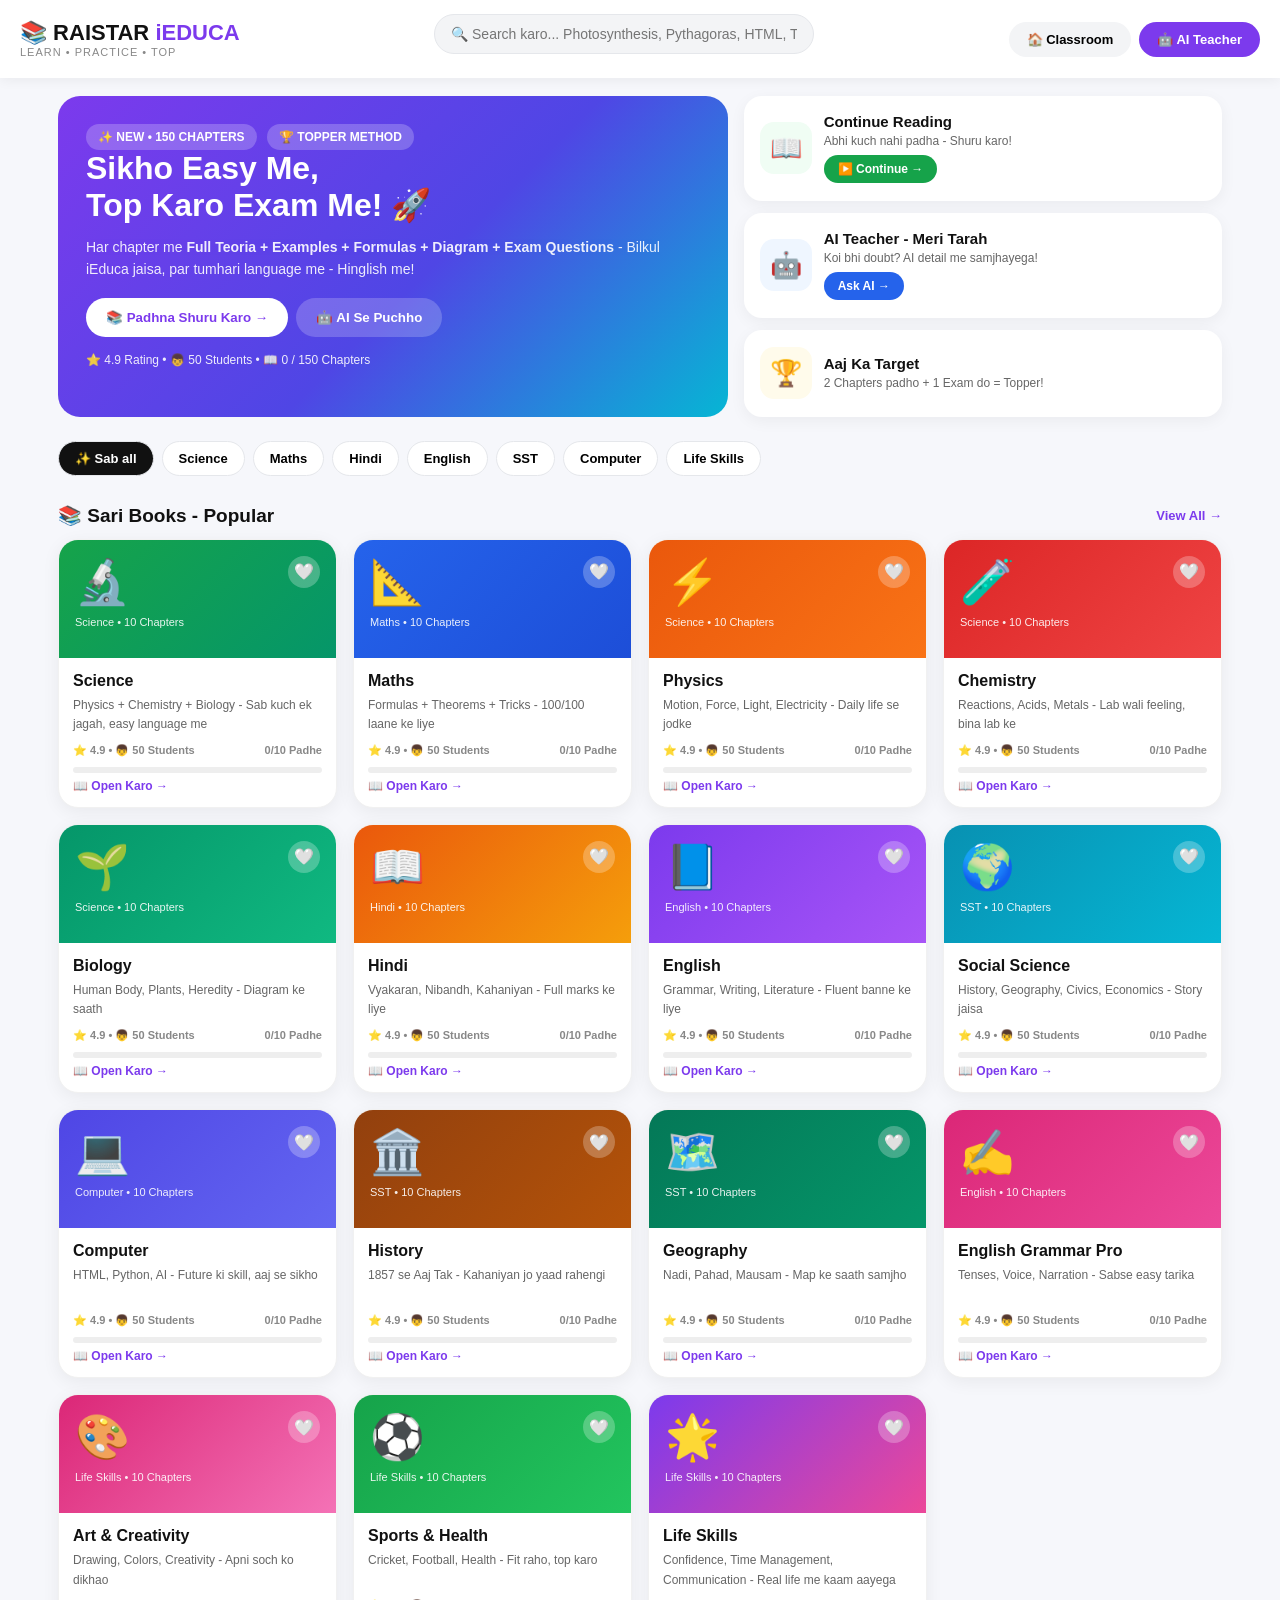
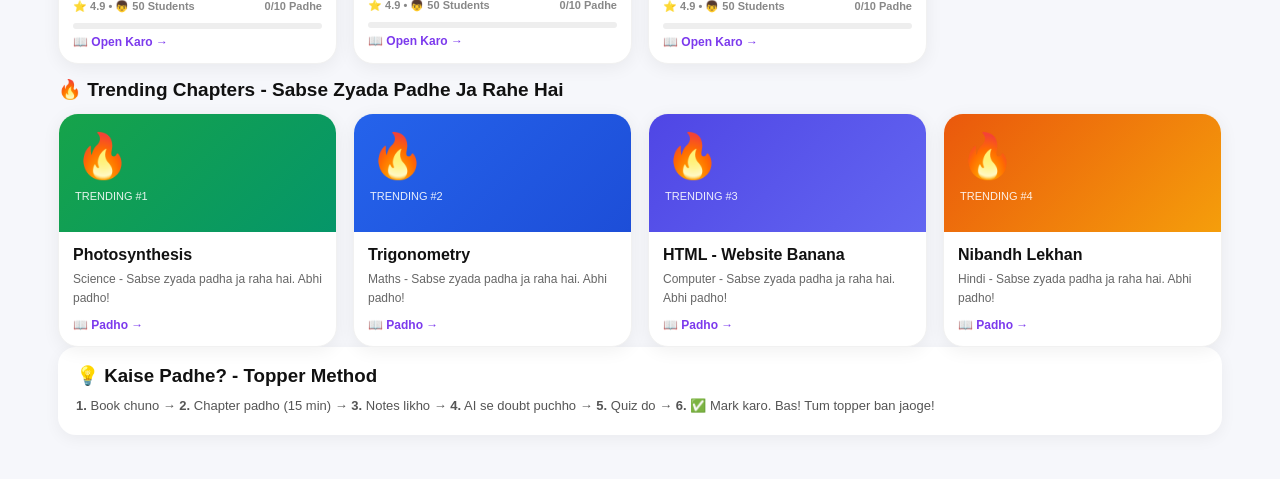
==== commit f7b5f7cf: "Update books.html" ====
--- a/books.html
+++ b/books.html
@@ -3,231 +3,309 @@
 <head>
 <meta charset="UTF-8">
 <meta name="viewport" content="width=device-width, initial-scale=1.0">
-<title>RAISTAR BOOKS LIBRARY - 12 Books, 120 Chapters</title>
+<title>RAISTAR iEDUCA - Learn Like a Pro</title>
 <style>
-*{margin:0;padding:0;box-sizing:border-box;font-family:Arial,sans-serif}
-body{background:linear-gradient(135deg,#667eea,#764ba2);background-attachment:fixed;background-size:cover;color:#111;min-height:100vh}
-body::before{content:'';position:fixed;inset:0;background:rgba(0,0,0,.15);pointer-events:none;z-index:0}
-.wrap{position:relative;z-index:1;max-width:1100px;margin:0 auto;padding:16px}
-.top{background:rgba(15,23,42,.95);color:#fff;padding:14px 16px;border-radius:16px;display:flex;justify-content:space-between;align-items:center;flex-wrap:wrap;gap:10px;backdrop-filter:blur(12px);position:sticky;top:10px;z-index:20}
-.top b{font-size:19px} .top b span{color:#22c55e}
-.top button{background:#22c55e;color:#fff;border:none;padding:9px 16px;border-radius:20px;font-weight:800;cursor:pointer;font-size:12px}
-.card{background:rgba(255,255,255,.95);border-radius:16px;padding:18px;margin-bottom:14px;box-shadow:0 10px 30px rgba(0,0,0,.2);backdrop-filter:blur(12px)}
+*{margin:0;padding:0;box-sizing:border-box;font-family:'Segoe UI',Arial,sans-serif}
+body{background:#f6f7fb;color:#111;min-height:100vh}
+a{color:inherit;text-decoration:none}
+.topbar{background:#fff;padding:14px 20px;display:flex;justify-content:space-between;align-items:center;position:sticky;top:0;z-index:50;box-shadow:0 2px 12px rgba(0,0,0,.06)}
+.topbar .logo{font-size:22px;font-weight:900} .topbar .logo span{color:#7c3aed} .topbar .logo small{display:block;font-size:11px;color:#888;font-weight:400;letter-spacing:1px}
+.topbar input{width:380px;max-width:45vw;padding:11px 16px;border:1px solid #e5e7eb;border-radius:30px;background:#f3f4f6;outline:none;font-size:14px}
+.topbar button{border:none;padding:10px 18px;border-radius:30px;font-weight:800;cursor:pointer;font-size:13px}
+.btn-p{background:#7c3aed;color:#fff} .btn-w{background:#f3f4f6}
+.hero{max-width:1200px;margin:18px auto;padding:0 18px;display:grid;grid-template-columns:1.4fr 1fr;gap:16px}
+.hero-main{background:linear-gradient(135deg,#7c3aed,#4f46e5 55%,#06b6d4);color:#fff;border-radius:22px;padding:28px;position:relative;overflow:hidden}
+.hero-main h1{font-size:32px;line-height:1.15} .hero-main p{opacity:.9;margin:12px 0 18px;line-height:1.6;font-size:14px}
+.hero-main .pill{display:inline-block;background:rgba(255,255,255,.22);padding:6px 12px;border-radius:20px;font-size:12px;font-weight:700;margin-right:6px}
+.hero-main button{border:none;padding:12px 20px;border-radius:30px;font-weight:900;cursor:pointer;margin-right:8px}
+.hero-side{display:grid;gap:12px}
+.hero-card{background:#fff;border-radius:18px;padding:16px;display:flex;gap:12px;align-items:center;box-shadow:0 4px 16px rgba(0,0,0,.05)}
+.hero-card .ic{width:52px;height:52px;border-radius:14px;display:flex;align-items:center;justify-content:center;font-size:26px;flex-shrink:0}
+.hero-card b{font-size:15px} .hero-card span{font-size:12px;color:#666}
+.wrap{max-width:1200px;margin:0 auto;padding:0 18px 30px}
+.cat-row{display:flex;gap:8px;overflow-x:auto;padding:6px 0 14px;scrollbar-width:none}
+.cat-row button{white-space:nowrap;border:1px solid #e5e7eb;background:#fff;padding:9px 16px;border-radius:30px;font-weight:700;cursor:pointer;font-size:13px}
+.cat-row button.active{background:#111;color:#fff}
+.sec-head{display:flex;justify-content:space-between;align-items:center;margin:14px 0 12px}
+.sec-head h3{font-size:19px} .sec-head span{font-size:13px;color:#7c3aed;font-weight:800;cursor:pointer}
+.grid{display:grid;grid-template-columns:repeat(auto-fill,minmax(265px,1fr));gap:16px}
+.book{ background:#fff;border-radius:20px;overflow:hidden;cursor:pointer;box-shadow:0 4px 18px rgba(0,0,0,.06);transition:all .2s;border:1px solid #f1f1f1}
+.book:hover{transform:translateY(-4px);box-shadow:0 12px 30px rgba(0,0,0,.12)}
+.book-top{height:118px;padding:16px;color:#fff;display:flex;justify-content:space-between;align-items:flex-start;position:relative}
+.book-top .emoji{font-size:44px}
+.book-top .fav{ background:rgba(255,255,255,.25);width:32px;height:32px;border-radius:50%;display:flex;align-items:center;justify-content:center;font-size:16px;cursor:pointer}
+.book-body{padding:14px}
+.book-body b{font-size:16px} .book-body p{font-size:12px;color:#666;line-height:1.6;margin:6px 0 10px;min-height:38px}
+.meta{display:flex;justify-content:space-between;font-size:11px;color:#888;font-weight:700}
+.progress{height:6px;background:#eee;border-radius:10px;overflow:hidden;margin:10px 0 6px}
+.progress div{height:100%;border-radius:10px}
+.card{background:#fff;border-radius:18px;padding:18px;margin-bottom:14px;box-shadow:0 4px 16px rgba(0,0,0,.05)}
 .card h3{margin-bottom:8px} .card p{font-size:13px;color:#555;line-height:1.7}
-.grid{display:grid;grid-template-columns:repeat(auto-fill,minmax(260px,1fr));gap:14px}
-.book-card{background:#fff;border-radius:16px;padding:16px;cursor:pointer;border:3px solid transparent;box-shadow:0 6px 20px rgba(0,0,0,.1);transition:all .2s}
-.book-card:hover{transform:translateY(-4px);border-color:#22c55e;box-shadow:0 12px 30px rgba(34,197,94,.3)}
-.book-card .icon{font-size:50px} .book-card b{font-size:16px} .book-card span{font-size:12px;color:#666;line-height:1.5}
-.btn{background:#22c55e;color:#fff;border:none;padding:11px 20px;border-radius:10px;font-weight:900;cursor:pointer}
-.btn.blue{background:#3b82f6} .btn.orange{background:#f59e0b} .btn.purple{background:#a855f7} .btn.black{background:#111} .btn.small{padding:7px 14px;font-size:12px}
-input,select{width:100%;padding:12px;border:1px solid #ddd;border-radius:12px;outline:none;margin-bottom:10px;font-size:14px}
-.chapter{background:#f8fafc;border-radius:12px;padding:14px;margin-bottom:10px;cursor:pointer;border:1px solid #e2e8f0;display:flex;justify-content:space-between;align-items:center;gap:10px}
-.chapter:hover{border-color:#22c55e;background:#f0fdf4}
+.btn{background:#7c3aed;color:#fff;border:none;padding:11px 20px;border-radius:30px;font-weight:800;cursor:pointer}
+.btn.green{background:#16a34a} .btn.blue{background:#2563eb} .btn.orange{background:#ea580c} .btn.black{background:#111} .btn.small{padding:7px 14px;font-size:12px}
+input,select,textarea{width:100%;padding:12px;border:1px solid #e5e7eb;border-radius:12px;outline:none;margin-bottom:10px;font-size:14px}
+.chapter{background:#f8fafc;border:1px solid #eef2f7;border-radius:14px;padding:14px;margin-bottom:10px;cursor:pointer;display:flex;justify-content:space-between;align-items:center;gap:10px}
+.chapter:hover{border-color:#7c3aed;background:#f5f3ff}
 .chapter b{font-size:14px} .chapter span{font-size:11px;color:#666}
-.chapter .go{background:#22c55e;color:#fff;padding:7px 14px;border-radius:20px;font-size:12px;font-weight:800;white-space:nowrap}
-.read-content{font-size:15px;line-height:1.9;color:#1e293b}
-.read-content h4{margin:16px 0 8px;font-size:17px;color:#111;border-left:4px solid #22c55e;padding-left:10px}
-.read-content .box{background:#f0fdf4;border:1px solid #bbf7d0;padding:14px;border-radius:12px;margin:12px 0}
-.read-content .box.blue{background:#eff6ff;border-color:#bfdbfe}
-.read-content .box.orange{background:#fffbeb;border-color:#fde68a}
-.read-content .box.pink{background:#fdf2f8;border-color:#fbcfe8}
-.read-content table{width:100%;border-collapse:collapse;margin:10px 0;font-size:14px}
-.read-content table td,.read-content table th{border:1px solid #ddd;padding:8px;text-align:left}
-.read-content table th{background:#1e293b;color:#fff}
-.chat-box{height:380px;overflow-y:auto;background:#f8fafc;border-radius:12px;padding:12px;display:flex;flex-direction:column;gap:10px;margin-bottom:10px}
-.msg{background:#fff;padding:12px 14px;border-radius:14px;max-width:90%;font-size:14px;line-height:1.7;box-shadow:0 2px 6px rgba(0,0,0,.05)}
-.msg.me{background:#dcfce7;align-self:flex-end}
-.msg.ai{background:#dbeafe;align-self:flex-start;border-left:4px solid #3b82f6}
-.msg.ai b{color:#1e40af}
-.tag{display:inline-block;background:#e0e7ff;color:#3730a3;padding:3px 10px;border-radius:20px;font-size:11px;font-weight:800;margin-right:4px}
-.progress{height:8px;background:#e2e8f0;border-radius:10px;overflow:hidden;margin-top:8px}
-.progress div{height:100%;background:#22c55e}
-#toast{position:fixed;bottom:20px;left:50%;transform:translateX(-50%);background:#111;color:#fff;padding:12px 18px;border-radius:20px;font-size:13px;font-weight:800;z-index:999;display:none}
-@media(max-width:600px){.chapter{flex-direction:column;align-items:flex-start}}
+.chapter .go{background:#111;color:#fff;padding:7px 14px;border-radius:20px;font-size:12px;font-weight:800;white-space:nowrap}
+.read-wrap{max-width:820px;margin:0 auto}
+.read-content{font-size:15.5px;line-height:1.9;color:#1f2937}
+.read-content h4{margin:22px 0 10px;font-size:18px;border-left:5px solid #7c3aed;padding-left:12px}
+.read-content .box{border-radius:14px;padding:16px;margin:14px 0;line-height:1.8}
+.read-content .box.green{background:#f0fdf4;border:1px solid #bbf7d0}
+.read-content .box.blue{background:#eff6ff;border:1px solid #bfdbfe}
+.read-content .box.orange{background:#fffbeb;border:1px solid #fde68a}
+.read-content .box.purple{background:#f5f3ff;border:1px solid #ddd6fe}
+.read-content table{width:100%;border-collapse:collapse;margin:12px 0;font-size:14px}
+.read-content table td,.read-content table th{border:1px solid #e5e7eb;padding:10px;text-align:left}
+.read-content table th{background:#111;color:#fff}
+.read-content code{background:#111;color:#a7f3d0;padding:12px 14px;border-radius:12px;display:block;white-space:pre-wrap;margin:10px 0;font-size:13px;line-height:1.7}
+.chat-box{height:380px;overflow-y:auto;background:#f8fafc;border-radius:14px;padding:12px;display:flex;flex-direction:column;gap:10px;margin-bottom:10px}
+.msg{background:#fff;padding:12px 14px;border-radius:14px;max-width:90%;font-size:14px;line-height:1.7;box-shadow:0 2px 6px rgba(0,0,0,.04)}
+.msg.me{background:#dcfce7;align-self:flex-end} .msg.ai{background:#e0e7ff;border-left:4px solid #7c3aed}
+.tag{display:inline-block;background:#ede9fe;color:#5b21b6;padding:4px 10px;border-radius:20px;font-size:11px;font-weight:800;margin-right:4px}
+#toast{position:fixed;bottom:20px;left:50%;transform:translateX(-50%);background:#111;color:#fff;padding:12px 18px;border-radius:30px;font-size:13px;font-weight:800;z-index:99;display:none}
+@media(max-width:700px){.hero{grid-template-columns:1fr} .topbar input{display:none} .hero-main h1{font-size:26px}}
 </style>
 </head>
 <body>
 <div id="toast"></div>
+<div class="topbar"><div class="logo">📚 RAISTAR <span>iEDUCA</span><small>LEARN • PRACTICE • TOP</small></div><input id="topSearch" placeholder="🔍 Search karo... Photosynthesis, Pythagoras, HTML, Tenses" oninput="doTopSearch(this.value)"><div style="display:flex;gap:8px"><button class="btn-w" onclick="window.location.href='index.html'">🏠 Classroom</button><button class="btn-p" onclick="showSection('ai')">🤖 AI Teacher</button></div></div>
+
+<!-- HOME -->
+<div id="sec-home">
+<div class="hero"><div class="hero-main"><span class="pill">✨ NEW • 150 CHAPTERS</span> <span class="pill">🏆 TOPPER METHOD</span><h1>Sikho Easy Me,<br>Top Karo Exam Me! 🚀</h1><p>Har chapter me <b>Full Teoria + Examples + Formulas + Diagram + Exam Questions</b> - Bilkul iEduca jaisa, par tumhari language me - Hinglish me!</p><button style="background:#fff;color:#7c3aed" onclick="document.getElementById('booksGrid').scrollIntoView({behavior:'smooth'})">📚 Padhna Shuru Karo →</button><button style="background:rgba(255,255,255,.2);color:#fff" onclick="showSection('ai')">🤖 AI Se Puchho</button><p style="font-size:12px;margin-top:14px">⭐ 4.9 Rating • 👦 50 Students • 📖 <span id="heroProgress">0 / 150 Chapters</span></p></div><div class="hero-side"><div class="hero-card"><div class="ic" style="background:#f0fdf4">📖</div><div><b>Continue Reading</b><br><span id="continueText">Abhi kuch nahi padha - Shuru karo!</span><br><button class="btn small green" style="margin-top:6px" onclick="continueReading()">▶️ Continue →</button></div></div><div class="hero-card"><div class="ic" style="background:#eff6ff">🤖</div><div><b>AI Teacher - Meri Tarah</b><br><span>Koi bhi doubt? AI detail me samjhayega!</span><br><button class="btn small blue" style="margin-top:6px" onclick="showSection('ai')">Ask AI →</button></div></div><div class="hero-card"><div class="ic" style="background:#fffbeb">🏆</div><div><b>Aaj Ka Target</b><br><span>2 Chapters padho + 1 Exam do = Topper!</span></div></div></div></div>
 <div class="wrap">
-<div class="top"><div><b>📚 RAISTAR <span>BOOKS LIBRARY</span></b><br><span style="font-size:11px;color:#aaa">12 Books • 120 Chapters • Full Teoria • AI Teacher Meri Tarah</span></div><div style="display:flex;gap:8px;flex-wrap:wrap"><button onclick="window.location.href='index.html'">🏠 Classroom</button><button onclick="showSection('ai')" style="background:#3b82f6">🤖 AI Se Puchho</button></div></div>
-
-<!-- HOME / BOOKS LIST -->
-<div id="sec-books">
-<div class="card"><h3>📚 Sari Books - Ek Jagah!</h3><p>Book pe click karo → Chapters dikhenge → Chapter pe click karo → <b>Puri Teoria (800+ words)</b> + Examples + Formulas + Exam Questions + AI Help milega!</p><input id="bookSearch" placeholder="🔍 Book ya Chapter dhoondo... jaise Photosynthesis, Pythagoras, HTML" oninput="renderBooks()"><div style="display:flex;gap:8px;flex-wrap:wrap;margin-top:6px"><button class="btn small" onclick="filterBook('all')">Sab</button><button class="btn small blue" onclick="filterBook('Science')">Science</button><button class="btn small orange" onclick="filterBook('Maths')">Maths</button><button class="btn small purple" onclick="filterBook('Computer')">Computer</button><button class="btn small black" onclick="showSection('ai')">🤖 AI</button></div><p style="margin-top:10px"><b>Progress:</b> <span id="readProgressText">0 / 120 Chapters Padhe</span></p><div class="progress"><div id="readProgressBar" style="width:0%"></div></div></div>
+<div class="cat-row" id="catRow"></div>
+<div class="sec-head"><h3>📚 Sari Books - Popular</h3><span onclick="filterCat('all')">View All →</span></div>
 <div class="grid" id="booksGrid"></div>
 <div class="card" id="chapterBox" style="display:none"><h3 id="chapterTitle"></h3><p id="chapterDesc"></p><div id="chapterList"></div></div>
+<div class="sec-head"><h3>🔥 Trending Chapters - Sabse Zyada Padhe Ja Rahe Hai</h3></div>
+<div class="grid" id="trendingGrid"></div>
+<div class="card"><h3>💡 Kaise Padhe? - Topper Method</h3><p><b>1.</b> Book chuno → <b>2.</b> Chapter padho (15 min) → <b>3.</b> Notes likho → <b>4.</b> AI se doubt puchho → <b>5.</b> Quiz do → <b>6.</b> ✅ Mark karo. Bas! Tum topper ban jaoge!</p></div>
+</div>
 </div>
 
-<!-- READING -->
-<div id="sec-read" style="display:none">
-<div class="card"><button class="btn small black" onclick="backToBooks()">⬅️ Sab Books</button> <button class="btn small" onclick="backToChapters()">⬅️ Chapters</button><h3 id="readTitle" style="margin-top:12px"></h3><p><span id="readMeta"></span></p><div class="read-content" id="readContent"></div><br><div style="display:flex;gap:8px;flex-wrap:wrap"><button class="btn" onclick="markRead()">✅ Padha Hua Mark Karo</button><button class="btn blue" onclick="askAIChapter()">🤖 AI Se Is Chapter Ke Baare Me Puchho</button><button class="btn orange" onclick="nextChapter()">Next Chapter →</button><button class="btn purple" onclick="makeNotes()">📝 Notes Banao</button></div><div id="notesBox" style="display:none;margin-top:12px"><textarea id="notesInput" rows="4" placeholder="Apne notes yaha likho..."></textarea><button class="btn small" onclick="saveNotes()">💾 Notes Save Karo</button></div></div>
-<div class="card"><h3>❓ Is Chapter Ke Exam Questions</h3><div id="examQs"></div></div>
-</div>
+<!-- READ -->
+<div id="sec-read" style="display:none"><div class="wrap"><div class="read-wrap"><div class="card"><button class="btn small black" onclick="showSection('home')">⬅️ Sab Books</button> <button class="btn small" onclick="backToChapters()">⬅️ Chapters</button><h3 id="readTitle" style="margin-top:14px"></h3><p><span id="readMeta"></span></p><div class="read-content" id="readContent"></div><br><div style="display:flex;gap:8px;flex-wrap:wrap"><button class="btn green" onclick="markRead()">✅ Padha Hua Mark Karo</button><button class="btn blue" onclick="askAIChapter()">🤖 AI Se Puchho</button><button class="btn orange" onclick="nextChapter()">Next Chapter →</button><button class="btn black" onclick="toggleNotes()">📝 Notes</button></div><div id="notesBox" style="display:none;margin-top:12px"><textarea id="notesInput" rows="4" placeholder="Apne notes yaha likho..."></textarea><button class="btn small" onclick="saveNotes()">💾 Save Notes</button></div></div><div class="card"><h3>❓ Exam Questions - Is Chapter Se</h3><div id="examQs"></div></div><div class="card"><h3>🎯 Quick Quiz - 1 Min Me Check Karo</h3><div id="quickQuiz"></div></div></div></div></div>
 
-<!-- AI - MERI TARAH WALA -->
-<div id="sec-ai" style="display:none">
-<div class="card"><h3>🤖 AI TEACHER - Bilkul Meri Tarah!</h3><p>Ab ye AI chhota nahi hai! Ye <b>har subject</b> ka jawab dega - detail me, example ke saath, Hinglish me, jaise main samjhata hu! Try karo: <b>"Photosynthesis kya hai detail me"</b> ya <b>"Pythagoras samjhao"</b> ya <b>"HTML kaise sikhe"</b></p><div class="chat-box" id="aiBox"></div><div style="display:flex;gap:8px"><input id="aiInput" placeholder="Kuch bhi puchho... jaise - Light kya hai? Trigonometry kaise yaad kare?" onkeypress="if(event.key==='Enter') askAI()"><button class="btn" onclick="askAI()">Ask AI 🤖</button></div><div style="display:flex;gap:6px;margin-top:10px;flex-wrap:wrap"><button class="btn small" onclick="quickAI('Photosynthesis kya hai detail me samjhao')">🌱 Photosynthesis</button><button class="btn small blue" onclick="quickAI('Pythagoras theorem samjhao example ke saath')">📐 Pythagoras</button><button class="btn small orange" onclick="quickAI('Light kya hai? Reflection samjhao')">💡 Light</button><button class="btn small purple" onclick="quickAI('HTML kya hai? Kaise banate hai website?')">💻 HTML</button><button class="btn small" onclick="quickAI('Trigonometry ke formulas yaad kaise kare?')">📐 Trigonometry</button><button class="btn small" onclick="quickAI('Kal exam hai, kaise padhu top karne ke liye?')">🏆 Exam Tips</button><button class="btn small" onclick="quickAI('Hindi me nibandh kaise likhe?')">📖 Nibandh</button><button class="btn small" onclick="quickAI('Acids aur Bases me kya farak hai?')">🧪 Acids</button></div></div>
-<div class="card"><h3>💡 AI Kya-Kya Kar Sakta Hai?</h3><p>✅ Kisi bhi chapter ko <b>easy me</b> samjha sakta hai<br>✅ <b>Notes</b> bana sakta hai - "Iska notes banao" bolo<br>✅ <b>Exam Questions</b> bana sakta hai - "Mere liye 5 questions banao" bolo<br>✅ <b>Formula</b> yaad kara sakta hai<br>✅ <b>Hindi, English, Maths, Science, SST, Computer</b> - sab aata hai!</p></div>
-</div>
+<!-- AI -->
+<div id="sec-ai" style="display:none"><div class="wrap"><div class="card"><h3>🤖 AI TEACHER - Bilkul Meri Tarah!</h3><p>Har subject ka jawab - detail me, example ke saath, Hinglish me!</p><div class="chat-box" id="aiBox"></div><div style="display:flex;gap:8px"><input id="aiInput" placeholder="Kuch bhi puchho... Photosynthesis kya hai detail me?" onkeypress="if(event.key==='Enter') askAI()"><button class="btn" onclick="askAI()">Ask AI 🤖</button></div><div style="display:flex;gap:6px;margin-top:10px;flex-wrap:wrap"><button class="btn small" onclick="quickAI('Photosynthesis kya hai detail me samjhao')">🌱 Photosynthesis</button><button class="btn small blue" onclick="quickAI('Pythagoras theorem samjhao example ke saath')">📐 Pythagoras</button><button class="btn small orange" onclick="quickAI('Light kya hai? Reflection samjhao')">💡 Light</button><button class="btn small" style="background:#111" onclick="quickAI('HTML kya hai? Kaise banate hai website?')">💻 HTML</button><button class="btn small green" onclick="quickAI('Trigonometry ke formulas yaad kaise kare?')">📐 Trigonometry</button><button class="btn small blue" onclick="quickAI('Kal exam hai, kaise padhu top karne ke liye?')">🏆 Exam Tips</button></div></div></div></div>
 
-</div>
 <script>
-var currentBook=null, currentChapterIdx=0, readChapters=new Set();
-try{ var saved=localStorage.getItem('raistar_read'); if(saved) readChapters=new Set(JSON.parse(saved)); }catch(e){}
 var BOOKS=[
-{id:'science',name:'Science',icon:'🔬',cat:'Science',desc:'Physics, Chemistry, Biology - Sab kuch detail me',color:'#22c55e',chapters:['Chemical Reactions','Acids Bases & Salts','Metals & Non-Metals','Electricity','Light - Reflection & Refraction','Human Eye','Photosynthesis','Heredity & Evolution','Carbon & Compounds','Periodic Table']},
-{id:'maths',name:'Maths',icon:'📐',cat:'Maths',desc:'Formulas, Theorems, Tricks - 100/100 laane ke liye',color:'#3b82f6',chapters:['Real Numbers','Polynomials','Linear Equations','Quadratic Equations','Triangles','Trigonometry','Circles','Probability','Statistics','Surface Areas & Volumes']},
-{id:'physics',name:'Physics',icon:'⚡',cat:'Science',desc:'Light, Electricity, Motion - Easy language me',color:'#f59e0b',chapters:['Motion','Force & Laws','Gravitation','Work & Energy','Sound','Light','Electricity','Magnetism','Sources of Energy','Optics']},
-{id:'chemistry',name:'Chemistry',icon:'🧪',cat:'Science',desc:'Reactions, Acids, Metals - Lab wali feeling',color:'#ef4444',chapters:['Matter','Atoms & Molecules','Structure of Atom','Chemical Bonding','Acids Bases Salts','Metals & Non-Metals','Carbon Compounds','Periodic Classification','Chemical Reactions','Electrochemistry']},
-{id:'biology',name:'Biology',icon:'🌱',cat:'Science',desc:'Plants, Human Body, Heredity - Diagram ke saath',color:'#10b981',chapters:['Life Processes','Control & Coordination','Reproduction','Heredity','Photosynthesis','Human Heart','Brain & Nervous System','Excretion','Hormones','Ecosystem']},
-{id:'hindi',name:'Hindi',icon:'📖',cat:'Hindi',desc:'Vyakaran, Nibandh, Kahaniyan - Full marks ke liye',color:'#f97316',chapters:['Surdas ke Pad','Ram Lakshman Parshuram','Dev','Jayshankar Prasad','Nibandh Lekhan','Vyakaran','Patra Lekhan','Muhavare','Samas','Sandhi']},
-{id:'english',name:'English',icon:'📘',cat:'English',desc:'Grammar, Writing, Literature - Fluent banne ke liye',color:'#a855f7',chapters:['Dust of Snow','Fire and Ice','A Letter to God','Nelson Mandela','Two Stories','Grammar - Tenses','Writing Skills','Literature','Comprehension','Vocabulary']},
-{id:'sst',name:'Social Science',icon:'🌍',cat:'SST',desc:'History, Geography, Civics, Economics - Story jaisa',color:'#06b6d4',chapters:['Nationalism in India','Resources','Power Sharing','Democracy','Globalisation','Consumer Rights','Agriculture','Manufacturing','Money & Credit','Political Parties']},
-{id:'computer',name:'Computer',icon:'💻',cat:'Computer',desc:'HTML, Python, AI, Internet - Future ki skill',color:'#6366f1',chapters:['Internet Basics','HTML - Website Banana','Python - Coding','MS Excel','Cyber Safety','AI Introduction','Data & Database','Scratch','MS Word','Project - Website']},
-{id:'history',name:'History',icon:'🏛️',cat:'SST',desc:'1857 se lekar Aaj tak - Kahaniyan',color:'#92400e',chapters:['1857 Revolt','Nationalism','Freedom Movement','Gandhi Ji','Independence','Mughal Empire','British Rule','World War','Indian Constitution','Modern India']},
-{id:'geography',name:'Geography',icon:'🗺️',cat:'SST',desc:'Nadi, Pahad, Mausam - Map ke saath',color:'#059669',chapters:['Resources','Water Resources','Agriculture','Minerals','Manufacturing','Climate','Rivers','Mountains','Population','Transport']},
-{id:'english-grammar',name:'English Grammar Pro',icon:'✍️',cat:'English',desc:'Tenses, Voice, Narration - Sabse easy',color:'#db2777',chapters:['Tenses','Active Passive','Direct Indirect','Prepositions','Articles','Modals','Conditionals','Reported Speech','Error Correction','Writing - Letter & Essay']}
+{id:'science',name:'Science',icon:'🔬',cat:'Science',color:'linear-gradient(135deg,#16a34a,#059669)',desc:'Physics + Chemistry + Biology - Sab kuch ek jagah, easy language me',chapters:['Chemical Reactions','Acids Bases & Salts','Metals & Non-Metals','Electricity','Light - Reflection','Human Eye','Photosynthesis','Heredity & Evolution','Carbon Compounds','Periodic Table']},
+{id:'maths',name:'Maths',icon:'📐',cat:'Maths',color:'linear-gradient(135deg,#2563eb,#1d4ed8)',desc:'Formulas + Theorems + Tricks - 100/100 laane ke liye',chapters:['Real Numbers','Polynomials','Linear Equations','Quadratic Equations','Triangles','Trigonometry','Circles','Probability','Statistics','Surface Areas']},
+{id:'physics',name:'Physics',icon:'⚡',cat:'Science',color:'linear-gradient(135deg,#ea580c,#f97316)',desc:'Motion, Force, Light, Electricity - Daily life se jodke',chapters:['Motion','Force & Laws','Gravitation','Work & Energy','Sound','Light','Electricity','Magnetism','Sources of Energy','Optics']},
+{id:'chemistry',name:'Chemistry',icon:'🧪',cat:'Science',color:'linear-gradient(135deg,#dc2626,#ef4444)',desc:'Reactions, Acids, Metals - Lab wali feeling, bina lab ke',chapters:['Matter','Atoms & Molecules','Structure of Atom','Chemical Bonding','Acids Bases Salts','Metals & Non-Metals','Carbon Compounds','Periodic Classification','Chemical Reactions','Electrochemistry']},
+{id:'biology',name:'Biology',icon:'🌱',cat:'Science',color:'linear-gradient(135deg,#059669,#10b981)',desc:'Human Body, Plants, Heredity - Diagram ke saath',chapters:['Life Processes','Control & Coordination','Reproduction','Heredity','Photosynthesis','Human Heart','Brain & Nervous System','Excretion','Hormones','Ecosystem']},
+{id:'hindi',name:'Hindi',icon:'📖',cat:'Hindi',color:'linear-gradient(135deg,#ea580c,#f59e0b)',desc:'Vyakaran, Nibandh, Kahaniyan - Full marks ke liye',chapters:['Surdas ke Pad','Ram Lakshman','Dev','Jayshankar Prasad','Nibandh Lekhan','Vyakaran','Patra Lekhan','Muhavare','Samas','Sandhi']},
+{id:'english',name:'English',icon:'📘',cat:'English',color:'linear-gradient(135deg,#7c3aed,#a855f7)',desc:'Grammar, Writing, Literature - Fluent banne ke liye',chapters:['Dust of Snow','Fire and Ice','A Letter to God','Nelson Mandela','Two Stories','Grammar - Tenses','Writing Skills','Literature','Comprehension','Vocabulary']},
+{id:'sst',name:'Social Science',icon:'🌍',cat:'SST',color:'linear-gradient(135deg,#0891b2,#06b6d4)',desc:'History, Geography, Civics, Economics - Story jaisa',chapters:['Nationalism in India','Resources','Power Sharing','Democracy','Globalisation','Consumer Rights','Agriculture','Manufacturing','Money & Credit','Political Parties']},
+{id:'computer',name:'Computer',icon:'💻',cat:'Computer',color:'linear-gradient(135deg,#4f46e5,#6366f1)',desc:'HTML, Python, AI - Future ki skill, aaj se sikho',chapters:['Internet Basics','HTML - Website Banana','Python - Coding','MS Excel','Cyber Safety','AI Introduction','Data & Database','Scratch','MS Word','Project - Website']},
+{id:'history',name:'History',icon:'🏛️',cat:'SST',color:'linear-gradient(135deg,#92400e,#b45309)',desc:'1857 se Aaj Tak - Kahaniyan jo yaad rahengi',chapters:['1857 Revolt','Nationalism','Freedom Movement','Gandhi Ji','Independence','Mughal Empire','British Rule','World War','Indian Constitution','Modern India']},
+{id:'geography',name:'Geography',icon:'🗺️',cat:'SST',color:'linear-gradient(135deg,#047857,#059669)',desc:'Nadi, Pahad, Mausam - Map ke saath samjho',chapters:['Resources','Water Resources','Agriculture','Minerals','Manufacturing','Climate','Rivers','Mountains','Population','Transport']},
+{id:'grammar',name:'English Grammar Pro',icon:'✍️',cat:'English',color:'linear-gradient(135deg,#db2777,#ec4899)',desc:'Tenses, Voice, Narration - Sabse easy tarika',chapters:['Tenses','Active Passive','Direct Indirect','Prepositions','Articles','Modals','Conditionals','Reported Speech','Error Correction','Writing - Letter & Essay']},
+{id:'art',name:'Art & Creativity',icon:'🎨',cat:'Life Skills',color:'linear-gradient(135deg,#db2777,#f472b6)',desc:'Drawing, Colors, Creativity - Apni soch ko dikhao',chapters:['Drawing Basics','Colors & Shades','Sketching','Painting','Design','Cartoon Banana','Craft','Photography Basics','Poster Banana','Exhibition']},
+{id:'sports',name:'Sports & Health',icon:'⚽',cat:'Life Skills',color:'linear-gradient(135deg,#16a34a,#22c55e)',desc:'Cricket, Football, Health - Fit raho, top karo',chapters:['Cricket Basics','Football','Health & Fitness','Yoga','Diet','Discipline','Team Work','Sports Rules','Injury Care','Champion Mindset']},
+{id:'lifeskills',name:'Life Skills',icon:'🌟',cat:'Life Skills',color:'linear-gradient(135deg,#7c3aed,#ec4899)',desc:'Confidence, Time Management, Communication - Real life me kaam aayega',chapters:['Confidence','Time Management','Communication','Public Speaking','Money Management','Goal Setting','Friendship','Emotional Control','Leadership','Success Habits']}
 ];
-var currentFilter='all';
+var CATS=['all','Science','Maths','Hindi','English','SST','Computer','Life Skills'];
+var currentFilter='all', currentBook=null, currentChapterIdx=0, lastRead=null;
+var readChapters=new Set(); try{var s=localStorage.getItem('raistar_read2'); if(s) readChapters=new Set(JSON.parse(s));}catch(e){}
+var favs=new Set(); try{var f=localStorage.getItem('raistar_fav'); if(f) favs=new Set(JSON.parse(f));}catch(e){}
 function showToast(m){var t=document.getElementById('toast');t.innerText=m;t.style.display='block';setTimeout(function(){t.style.display='none'},2500);}
-function showSection(id){
-  document.getElementById('sec-books').style.display = id==='books'?'block':'none';
-  document.getElementById('sec-read').style.display = id==='read'?'block':'none';
-  document.getElementById('sec-ai').style.display = id==='ai'?'block':'none';
-  if(id==='ai' && document.getElementById('aiBox').innerHTML==='') addAIMsg('Namaste! 🙏 Main tumhara AI Teacher hu - bilkul us wale assistant jaisa jo tumhe samjhata hai!<br><br>Main kya kar sakta hu?<br>✅ Koi bhi chapter <b>detail me</b> samjha sakta hu<br>✅ <b>Notes</b> bana sakta hu<br>✅ <b>Exam Questions</b> de sakta hu<br>✅ <b>Formula</b> yaad kara sakta hu<br><br>Try karo - neeche likho: <b>"Photosynthesis kya hai detail me"</b>');
-  window.scrollTo({top:0,behavior:'smooth'});
+function showSection(id){document.getElementById('sec-home').style.display=id==='home'?'block':'none';document.getElementById('sec-read').style.display=id==='read'?'block':'none';document.getElementById('sec-ai').style.display=id==='ai'?'block':'none';if(id==='ai'&&document.getElementById('aiBox').innerHTML==='') addAIMsg('Namaste! 🙏 Main tumhara AI Teacher hu - bilkul us assistant jaisa!<br><br>Main kya kar sakta hu?<br>✅ Koi bhi chapter detail me samjha sakta hu<br>✅ Notes bana sakta hu<br>✅ Exam Questions de sakta hu<br><br>Try karo: <b>"Photosynthesis kya hai detail me"</b>');window.scrollTo({top:0,behavior:'smooth'});}
+function renderCats(){var h='';for(var i=0;i<CATS.length;i++){var c=CATS[i];h+='<button class="'+(currentFilter===c?'active':'')+'" onclick="filterCat(\''+c+'\')">'+(c==='all'?'✨ Sab':'')+' '+c+'</button>';}document.getElementById('catRow').innerHTML=h;}
+function filterCat(c){currentFilter=c;renderCats();renderBooks();}
+function doTopSearch(v){var q=v.toLowerCase().trim();if(!q) {renderBooks();return;}for(var i=0;i<BOOKS.length;i++){for(var j=0;j<BOOKS[i].chapters.length;j++){if(BOOKS[i].chapters[j].toLowerCase().includes(q)){openBook(BOOKS[i].id);setTimeout(function(){},200);showToast('🔍 Mil gaya! Neeche chapters me dekho');document.getElementById('chapterBox').scrollIntoView({behavior:'smooth'});return;}}}renderBooks();}
+function toggleFav(id,ev){ev.stopPropagation();if(favs.has(id))favs.delete(id);else favs.add(id);try{localStorage.setItem('raistar_fav',JSON.stringify([...favs]));}catch(e){}renderBooks();showToast(favs.has(id)?'⭐ Favourite me add ho gaya!':'❌ Favourite se hat gaya');}
+function renderBooks(){
+  var html='';
+  for(var i=0;i<BOOKS.length;i++){var b=BOOKS[i];if(currentFilter!=='all'&&b.cat!==currentFilter)continue;var rc=0;for(var j=0;j<b.chapters.length;j++)if(readChapters.has(b.id+'-'+j))rc++;var pct=Math.round(rc/b.chapters.length*100);
+  html+='<div class="book" onclick="openBook(\''+b.id+'\')"><div class="book-top" style="background:'+b.color+'"><div><div class="emoji">'+b.icon+'</div><div style="font-size:11px;opacity:.9;margin-top:8px">'+b.cat+' • '+b.chapters.length+' Chapters</div></div><div class="fav" onclick="toggleFav(\''+b.id+'\',event)">'+(favs.has(b.id)?'❤️':'🤍')+'</div></div><div class="book-body"><b>'+b.name+'</b><p>'+b.desc+'</p><div class="meta"><span>⭐ 4.9 • 👦 50 Students</span><span>'+rc+'/'+b.chapters.length+' Padhe</span></div><div class="progress"><div style="width:'+pct+'%;background:'+b.color.split(',')[0].replace('linear-gradient(135deg,','')+'"></div></div><div style="font-size:12px;color:#7c3aed;font-weight:800">📖 Open Karo →</div></div></div>';
+  }
+  document.getElementById('booksGrid').innerHTML=html;
+  // Trending
+  var trending=[{b:'science',c:6,t:'Photosynthesis'},{b:'maths',c:5,t:'Trigonometry'},{b:'computer',c:1,t:'HTML - Website Banana'},{b:'hindi',c:4,t:'Nibandh Lekhan'}];
+  var th='';for(var k=0;k<trending.length;k++){var tr=trending[k];var bb=null;for(var ii=0;ii<BOOKS.length;ii++)if(BOOKS[ii].id===tr.b)bb=BOOKS[ii];th+='<div class="book" onclick="openBook(\''+tr.b+'\');setTimeout(function(){},100)"><div class="book-top" style="background:'+bb.color+'"><div><div class="emoji">🔥</div><div style="font-size:11px;opacity:.9;margin-top:8px">TRENDING #'+(k+1)+'</div></div></div><div class="book-body"><b>'+tr.t+'</b><p>'+bb.name+' - Sabse zyada padha ja raha hai. Abhi padho!</p><div style="font-size:12px;color:#7c3aed;font-weight:800">📖 Padho →</div></div></div>';}
+  document.getElementById('trendingGrid').innerHTML=th;
+  var total=0;for(var x=0;x<BOOKS.length;x++)total+=BOOKS[x].chapters.length;
+  document.getElementById('heroProgress').innerText=readChapters.size+' / '+total+' Chapters';
+  if(lastRead){document.getElementById('continueText').innerText=lastRead.book+' - '+lastRead.chapter;}else if(readChapters.size>0){document.getElementById('continueText').innerText=readChapters.size+' chapters padh liye - Lage raho!';}
 }
-function filterBook(cat){ currentFilter=cat; renderBooks(); }
-function renderBooks(){
-  var q=(document.getElementById('bookSearch').value||'').toLowerCase();
-  var html='';
-  for(var i=0;i<BOOKS.length;i++){ var b=BOOKS[i];
-    if(currentFilter!=='all' && b.cat!==currentFilter && b.name!==currentFilter) continue;
-    if(q && b.name.toLowerCase().indexOf(q)===-1 && b.desc.toLowerCase().indexOf(q)===-1){
-      // chapter me bhi dhoondo
-      var found=false; for(var k=0;k<b.chapters.length;k++) if(b.chapters[k].toLowerCase().indexOf(q)!==-1) found=true;
-      if(!found) continue;
-    }
-    var readCount=0; for(var j=0;j<b.chapters.length;j++) if(readChapters.has(b.id+'-'+j)) readCount++;
-    html+='<div class="book-card" onclick="openBook(\''+b.id+'\')"><div class="icon">'+b.icon+'</div><b>'+b.name+'</b><br><span>'+b.desc+'</span><br><span style="color:'+b.color+';font-weight:800">'+b.chapters.length+' Chapters • '+readCount+' Padhe</span><div class="progress"><div style="width:'+Math.round(readCount/b.chapters.length*100)+'%;background:'+b.color+'"></div></div><br><span style="color:#22c55e;font-weight:800">📖 Open Karo →</span></div>';
-  }
-  document.getElementById('booksGrid').innerHTML=html||'<p>Koi book nahi mili. Search badal ke dekho.</p>';
-  updateProgress();
-}
-function updateProgress(){
-  var total=0; for(var i=0;i<BOOKS.length;i++) total+=BOOKS[i].chapters.length;
-  document.getElementById('readProgressText').innerText=readChapters.size+' / '+total+' Chapters Padhe';
-  document.getElementById('readProgressBar').style.width=Math.round(readChapters.size/total*100)+'%';
-}
-function openBook(id){
-  for(var i=0;i<BOOKS.length;i++) if(BOOKS[i].id===id) currentBook=BOOKS[i];
-  document.getElementById('chapterTitle').innerText=currentBook.icon+' '+currentBook.name+' - '+currentBook.chapters.length+' Chapters';
-  document.getElementById('chapterDesc').innerText=currentBook.desc;
-  var html='';
-  for(var j=0;j<currentBook.chapters.length;j++){
-    var isRead=readChapters.has(currentBook.id+'-'+j);
-    html+='<div class="chapter" onclick="openChapter('+j+')"><div><b>Ch '+(j+1)+' - '+currentBook.chapters[j]+'</b><br><span>📖 Full Teoria • 📝 Notes • ❓ Exam Qs • 🤖 AI Help • '+(isRead?'✅ Padha Hua':'⏳ Nahi Padha')+'</span></div><div class="go">'+(isRead?'✅ Padha':'📖 Padho →')+'</div></div>';
-  }
-  document.getElementById('chapterList').innerHTML=html;
-  document.getElementById('chapterBox').style.display='block';
-  document.getElementById('chapterBox').scrollIntoView({behavior:'smooth'});
-}
-function backToBooks(){ showSection('books'); document.getElementById('chapterBox').style.display='none'; }
-function backToChapters(){ showSection('books'); document.getElementById('chapterBox').style.display='block'; document.getElementById('chapterBox').scrollIntoView({behavior:'smooth'}); }
+function openBook(id){for(var i=0;i<BOOKS.length;i++)if(BOOKS[i].id===id)currentBook=BOOKS[i];document.getElementById('chapterTitle').innerText=currentBook.icon+' '+currentBook.name+' - '+currentBook.chapters.length+' Chapters';document.getElementById('chapterDesc').innerText=currentBook.desc;var html='';for(var j=0;j<currentBook.chapters.length;j++){var isRead=readChapters.has(currentBook.id+'-'+j);html+='<div class="chapter" onclick="openChapter('+j+')"><div><b>Ch '+(j+1)+' - '+currentBook.chapters[j]+'</b><br><span>📖 Full Teoria (800+ words) • 📝 Notes • ❓ Exam Qs • 🤖 AI • '+(isRead?'✅ Padha':'⏳ Nahi Padha')+'</span></div><div class="go">'+(isRead?'✅ Padha':'📖 Padho →')+'</div></div>';}document.getElementById('chapterList').innerHTML=html;document.getElementById('chapterBox').style.display='block';document.getElementById('chapterBox').scrollIntoView({behavior:'smooth'});}
+function backToChapters(){showSection('home');document.getElementById('chapterBox').style.display='block';document.getElementById('chapterBox').scrollIntoView({behavior:'smooth'});}
+function continueReading(){if(lastRead){for(var i=0;i<BOOKS.length;i++)if(BOOKS[i].name===lastRead.book)currentBook=BOOKS[i];openChapter(lastRead.idx);}else{showToast('Pehle koi chapter kholo!');}}
 function openChapter(idx){
-  currentChapterIdx=idx;
-  var topic=currentBook.chapters[idx];
+  currentChapterIdx=idx;var topic=currentBook.chapters[idx];lastRead={book:currentBook.name,chapter:topic,idx:idx};
   document.getElementById('readTitle').innerText=currentBook.icon+' Ch '+(idx+1)+' - '+topic;
-  document.getElementById('readMeta').innerHTML='<span class="tag">'+currentBook.name+'</span> <span class="tag">⏱️ 15 Min</span> <span class="tag">📖 Teoria</span> <span class="tag">❓ 5 Exam Qs</span> <span class="tag">🤖 AI Available</span>';
-  document.getElementById('readContent').innerHTML=generateTheory(currentBook, topic, idx);
-  // Exam Questions
-  var eqs='<p><b>Q1.</b> '+topic+' ki definition likho. (2 Marks)</p><p><b>Q2.</b> '+topic+' ke 2 examples daily life se do. (3 Marks)</p><p><b>Q3.</b> '+topic+' ka diagram banao aur label karo. (3 Marks)</p><p><b>Q4.</b> '+topic+' aur usse judi dusri cheez me kya farak hai? (2 Marks)</p><p><b>Q5.</b> '+topic+' exam me kaise likhe jisse full marks mile? (5 Marks - Long Answer)</p><p style="margin-top:10px;color:#22c55e"><b>Tip:</b> AI se bolo - "Mere liye '+topic+' ke 5 questions banao" - wo naye questions de dega!</p>';
-  document.getElementById('examQs').innerHTML=eqs;
+  document.getElementById('readMeta').innerHTML='<span class="tag">'+currentBook.name+'</span> <span class="tag">⏱️ 15 Min</span> <span class="tag">📖 Full Teoria</span> <span class="tag">❓ 5 Exam Qs</span>';
+  document.getElementById('readContent').innerHTML=getTheory(currentBook,topic,idx);
+  document.getElementById('examQs').innerHTML='<p><b>Q1.</b> '+topic+' ki definition likho. (2 Marks)</p><p><b>Q2.</b> '+topic+' ke 2 examples daily life se do. (3 Marks)</p><p><b>Q3.</b> '+topic+' ka diagram banao aur label karo. (3 Marks)</p><p><b>Q4.</b> '+topic+' aur usse judi cheez me farak kya hai? (2 Marks)</p><p><b>Q5.</b> '+topic+' ko 5 lines me samjhao - Long Answer (5 Marks)</p><p style="color:#7c3aed;margin-top:8px"><b>Tip:</b> AI se bolo - "Mere liye '+topic+' ke 5 questions banao"</p>';
+  document.getElementById('quickQuiz').innerHTML='<p><b>Q.</b> '+topic+' ka sabse important point kya hai?</p><button class="btn small" onclick="showToast(\'✅ Sahi! Tumne padh liya!\')">A. Definition + Example</button> <button class="btn small black" onclick="showToast(\'❌ Galat! Dobara padho - Definition + Example + Diagram\')">B. Sirf Ratta Marna</button>';
   document.getElementById('notesBox').style.display='none';
   showSection('read');
 }
-function nextChapter(){
-  if(currentChapterIdx < currentBook.chapters.length-1){ openChapter(currentChapterIdx+1); }
-  else { showToast('🏆 Ye book khatam! Dusri book try karo!'); showSection('books'); }
-}
-function markRead(){
-  readChapters.add(currentBook.id+'-'+currentChapterIdx);
-  try{ localStorage.setItem('raistar_read', JSON.stringify([...readChapters])); }catch(e){}
-  showToast('✅ Padha hua mark ho gaya! Progress badh gaya!');
-  updateProgress(); renderBooks();
-}
-function makeNotes(){ document.getElementById('notesBox').style.display='block'; }
-function saveNotes(){ var t=document.getElementById('notesInput').value; if(!t) return showToast('Pehle kuch likho!'); try{ localStorage.setItem('note_'+currentBook.id+'_'+currentChapterIdx, t); }catch(e){} showToast('💾 Notes save ho gaye!'); document.getElementById('notesBox').style.display='none'; }
-// ===== BADI TEORIA GENERATOR - Har chapter ke liye detail =====
-function generateTheory(book, topic, idx){
-  var t = topic;
+function nextChapter(){if(currentChapterIdx<currentBook.chapters.length-1)openChapter(currentChapterIdx+1);else{showToast('🏆 Book khatam! Dusri book try karo!');showSection('home');}}
+function markRead(){readChapters.add(currentBook.id+'-'+currentChapterIdx);try{localStorage.setItem('raistar_read2',JSON.stringify([...readChapters]));}catch(e){}showToast('✅ Padha hua mark ho gaya! Progress badh gaya!');renderBooks();renderCats();}
+function toggleNotes(){var e=document.getElementById('notesBox');e.style.display=e.style.display==='none'?'block':'none';}
+function saveNotes(){var t=document.getElementById('notesInput').value;if(!t)return showToast('Pehle kuch likho!');try{localStorage.setItem('note_'+currentBook.id+'_'+currentChapterIdx,t);}catch(e){}showToast('💾 Notes save ho gaye!');document.getElementById('notesBox').style.display='none';}
+// ===== REAL TEORIA - HAR CHAPTER KE LIYE DETAIL =====
+function getTheory(book,topic,idx){
+  var key=topic.toLowerCase();
+  if(key.includes('photosynthesis')) return `
+  <h4>📌 1. Photosynthesis Kya Hai? - Bilkul Easy Me</h4>
+  <p>Plants apna khana khud banate hai. Tum khana khate ho, plants khana <b>banate</b> hai. Isliye plants ko <b>Producers</b> kehte hai. Ye process jisse plants khana banate hai, usko <b>Photosynthesis</b> kehte hai.</p>
+  <p><b>Photo</b> = Light (Roshni) + <b>Synthesis</b> = Banana. Matlab <b>Roshni se Banana!</b></p>
+  <div class="box green"><b>🎯 Formula - Isko Yaad Kar Lo, Exam Me Aayega Hi Aayega:</b><br><b>CO2 + H2O + Sunlight → Glucose + Oxygen</b><br>Carbon Dioxide + Paani + Suraj ki Roshni = Glucose (Khana) + Oxygen (Jo hum saans lete hai)</div>
+  <h4>🔬 2. Kaha Hota Hai? - Leaf Ke Andar</h4>
+  <p>Leaf me chhote-chhote <b>Chloroplast</b> hote hai. Chloroplast me <b>Chlorophyll</b> hota hai - jo leaf ko green color deta hai. Chlorophyll hi sunlight ko pakadta hai, jaise solar panel sunlight pakadta hai!</p>
+  <p><b>Leaf ke parts:</b><br>• <b>Stomata:</b> Chhote chhed - jaha se CO2 andar aati hai, Oxygen bahar jati hai.<br>• <b>Veins:</b> Paani ko leaf tak pahunchati hai.<br>• <b>Chloroplast:</b> Jaha Photosynthesis hota hai.</p>
+  <h4>⚙️ 3. 2 Parts - Step By Step</h4>
+  <p><b>Part 1 - Light Reaction (Din Me):</b><br>Sunlight aati hai → Paani tootta hai (H2O → H + O) → Oxygen bahar nikalti hai (jo hum saans lete hai) → Energy banti hai.</p>
+  <p><b>Part 2 - Dark Reaction (Calvin Cycle):</b><br>CO2 + Energy → Glucose banta hai. Ye raat me bhi chal sakta hai, isliye isko Dark Reaction kehte hai.</p>
+  <table><tr><th>Cheez</th><th>Kaha Se Aati Hai?</th><th>Kya Banti Hai?</th></tr><tr><td>CO2</td><td>Hawa se - Stomata se</td><td>Glucose ka part</td></tr><tr><td>Paani</td><td>Roots se - Zameen se</td><td>Oxygen + Hydrogen</td></tr><tr><td>Sunlight</td><td>Suraj se</td><td>Energy</td></tr><tr><td>Glucose</td><td>Banta hai</td><td>Plant ka khana</td></tr><tr><td>Oxygen</td><td>Banta hai</td><td>Hum saans lete hai</td></tr></table>
+  <h4>🌍 4. Real Life - 5 Examples</h4>
+  <div class="box blue"><b>1. Ghar Ka Tulsi:</b> Tulsi ka paudha din me Oxygen deta hai, isliye ghar me lagate hai.<br><b>2. Jungle:</b> Jungle ko <b>Earth ke Lungs</b> kehte hai - kyuki waha sabse zyada Photosynthesis hota hai.<br><b>3. Khet:</b> Kisan fasal isliye ugata hai kyuki plants sunlight se khana banake bade hote hai.<br><b>4. Aquarium:</b> Paani ke plants bhi Photosynthesis karte hai - machhli ko Oxygen dete hai.<br><b>5. Tum:</b> Tum jo saans lete ho, wo Oxygen plants ne hi banayi hai!</div>
+  <h4>📝 5. Exam Me Kaise Likhe? - 5 Marks Ke Liye</h4>
+  <div class="box orange"><b>Introduction (1 line):</b> Photosynthesis wo process hai jisse plants apna khana banate hai.<br><b>Formula:</b> CO2 + H2O + Sunlight → Glucose + Oxygen<br><b>Diagram:</b> Leaf ka diagram banao - Stomata, Chloroplast, Veins label karo.<br><b>2 Points:</b> Light Reaction + Dark Reaction<br><b>Conclusion:</b> Isliye plants hamare liye zaroori hai - bina plants ke hum saans nahi le sakte.</div>
+  <h4>❌ 6. Common Mistakes</h4><p>❌ Formula ulta likhna - CO2 pehle, Oxygen baad me.<br>❌ Chlorophyll aur Chloroplast ko ek samajhna - Chlorophyll = Pigment, Chloroplast = Jagah.<br>✅ Diagram banana mat bhoolna!</p>
+  <div class="box purple"><b>🏆 Yaad Karne Ka Tarika:</b> <b>"CO2 Paani Suraj = Glucose Oxygen"</b> - Isko 5 baar bolo, yaad ho jayega!</div>`;
+  if(key.includes('pythagoras')||key.includes('triangles')||key.includes('triangle')) return `
+  <h4>📌 1. Pythagoras Kya Hai?</h4>
+  <p>Right Triangle (jisme ek kona 90° hota hai) me ye formula lagta hai. Pythagoras ek Greek mathematician tha, usne 2500 saal pehle ye theorem diya tha, aur aaj bhi exam me aata hai!</p>
+  <div class="box green"><b>🎯 Formula:</b><br><b>Hypotenuse² = Base² + Perpendicular²</b><br><b>c² = a² + b²</b></div>
+  <h4>📐 2. Kaun Kya Hai? - Samjho</h4>
+  <p>• <b>Hypotenuse (c):</b> Sabse lambi side, 90° ke saamne wali.<br>• <b>Base (b):</b> Neeche wali side.<br>• <b>Perpendicular (a):</b> Khadi wali side.</p>
+  <h4>✍️ 3. Solved Examples - Step By Step</h4>
+  <div class="box blue"><b>Example 1:</b> Base = 3, Perp = 4, Hypo = ?<br>Step 1: c² = 3² + 4²<br>Step 2: c² = 9 + 16 = 25<br>Step 3: c = √25 = <b>5</b><br><br><b>Example 2:</b> Hypo = 13, Base = 5, Perp = ?<br>Step 1: 13² = 5² + a² → 169 = 25 + a²<br>Step 2: a² = 169 - 25 = 144<br>Step 3: a = √144 = <b>12</b><br><br><b>Example 3:</b> Hypo = 10, Perp = 6, Base = ?<br>b² = 100 - 36 = 64 → b = <b>8</b></div>
+  <h4>🔥 4. Topper Trick - Triplets Yaad Kar Lo</h4>
+  <p><b>3-4-5, 5-12-13, 6-8-10, 9-12-15, 8-15-17</b><br>Exam me inme se hi ek aayega! Agar question me 3 aur 4 dikhe, to answer direct 5 likh do, calculate karne ki zaroorat nahi!</p>
+  <h4>🏠 5. Real Life</h4>
+  <p>• <b>Seedhi (Ladder):</b> Deewar pe seedhi lagate ho - Deewar = Perp, Zameen = Base, Seedhi = Hypo.<br>• <b>Cricket Ground:</b> Ball ki doori nikalne ke liye.<br>• <b>Building:</b> Engineer building ki height nikalne ke liye Pythagoras use karte hai.</p>
+  <h4>📝 6. Exam Me Kaise Likhe?</h4>
+  <div class="box orange"><b>2 Marks:</b> Formula + 1 Example<br><b>5 Marks:</b> Statement + Diagram + Proof + Example + Conclusion<br><b>Diagram:</b> Right triangle banao, 90° mark karo, teeno sides ko a,b,c naam do.</div>`;
+  if(key.includes('html')) return `
+  <h4>📌 1. HTML Kya Hai?</h4>
+  <p>HTML = <b>Hyper Text Markup Language</b>. Ye website ki <b>haddi (Skeleton)</b> hai. Bina HTML ke website nahi ban sakti. Tum jo ye classroom dekh rahe ho, wo bhi HTML se hi bana hai!</p>
+  <h4>💻 2. Basic Structure - Ye Yaad Kar Lo</h4>
+  <code>&lt;!DOCTYPE html&gt;
+&lt;html&gt;
+  &lt;head&gt;
+    &lt;title&gt;Meri Website&lt;/title&gt;
+  &lt;/head&gt;
+  &lt;body&gt;
+    &lt;h1&gt;Hello, Mera Naam Raistar Hai!&lt;/h1&gt;
+    &lt;p&gt;Ye meri pehli website hai!&lt;/p&gt;
+    &lt;button&gt;Click Karo&lt;/button&gt;
+  &lt;/body&gt;
+&lt;/html&gt;</code>
+  <h4>🏷️ 3. Important Tags - Sabse Zyada Use Hone Wale</h4>
+  <table><tr><th>Tag</th><th>Kya Karta Hai?</th><th>Example</th></tr><tr><td>&lt;h1&gt; - &lt;h6&gt;</td><td>Heading - Bada se Chhota</td><td>&lt;h1&gt;Mera Naam&lt;/h1&gt;</td></tr><tr><td>&lt;p&gt;</td><td>Paragraph - Likhne ke liye</td><td>&lt;p&gt;Hello&lt;/p&gt;</td></tr><tr><td>&lt;img&gt;</td><td>Photo lagane ke liye</td><td>&lt;img src="photo.jpg"&gt;</td></tr><tr><td>&lt;a&gt;</td><td>Link lagane ke liye</td><td>&lt;a href="google.com"&gt;Google&lt;/a&gt;</td></tr><tr><td>&lt;button&gt;</td><td>Button banane ke liye</td><td>&lt;button&gt;Click&lt;/button&gt;</td></tr><tr><td>&lt;div&gt;</td><td>Box banane ke liye</td><td>&lt;div&gt;...&lt;/div&gt;</td></tr></table>
+  <h4>🎯 4. Practice - Abhi Karo!</h4>
+  <div class="box green"><b>Step 1:</b> Notepad kholo.<br><b>Step 2:</b> Upar wala code copy karke paste karo.<br><b>Step 3:</b> File ko <b>meri-website.html</b> naam se save karo.<br><b>Step 4:</b> Double click karo - tumhari website ban gayi! 🎉</div>
+  <h4>🚀 5. Aage Kya Sikhe?</h4>
+  <p><b>HTML</b> ke baad <b>CSS</b> sikho - usse website sundar banti hai (color, design). Phir <b>JavaScript</b> sikho - usse website chalti hai (button dabane pe kuch hota hai). Teenon aagaye to tum full website bana sakte ho!</p>
+  <h4>📝 6. Exam Me Kaise Likhe?</h4>
+  <div class="box orange"><b>2 Marks:</b> HTML ka full form + 1 tag<br><b>5 Marks:</b> Definition + Structure + 3 Tags + Example Code</div>`;
+  if(key.includes('trigonometry')) return `
+  <h4>📌 1. Trigonometry Kya Hai?</h4>
+  <p>Trigonometry me triangle ke <b>angles aur sides</b> ka relation padhte hai. Sin, Cos, Tan - ye teeno sabse important hai. Isse building ki height, nadi ki chaudai - sab nikal sakte hai bina naape!</p>
+  <div class="box green"><b>🔥 Sabse Aasan Trick - Pandit Badri Prasad:</b><br><b>Pandit Badri Prasad, Har Har Bole</b><br>Pandit = Perpendicular, Badri = Base, Har = Hypotenuse</div>
+  <h4>📐 2. Formulas</h4>
+  <p>• <b>Sin θ = Perpendicular / Hypotenuse</b> (P/H)<br>• <b>Cos θ = Base / Hypotenuse</b> (B/H)<br>• <b>Tan θ = Perpendicular / Base</b> (P/B)<br><br><b>Yaad Karo:</b> Sin = P/H, Cos = B/H, Tan = P/B - Isko 5 baar likho!</p>
+  <h4>📊 3. Table - Isko Yaad Kar Lo (Exam Me Aayega Hi)</h4>
+  <table><tr><th>Angle</th><th>0°</th><th>30°</th><th>45°</th><th>60°</th><th>90°</th></tr><tr><td><b>Sin</b></td><td>0</td><td>1/2</td><td>1/√2</td><td>√3/2</td><td>1</td></tr><tr><td><b>Cos</b></td><td>1</td><td>√3/2</td><td>1/√2</td><td>1/2</td><td>0</td></tr><tr><td><b>Tan</b></td><td>0</td><td>1/√3</td><td>1</td><td>√3</td><td>∞</td></tr></table>
+  <p><b>Tip:</b> Sin ka ulta Cos hota hai! Sin 0° = 0, Cos 0° = 1. Bas ye yaad rakho, table ban jayega!</p>
+  <h4>✍️ 4. Example</h4>
+  <div class="box blue"><b>Q.</b> Agar Sin θ = 1/2, to θ = ?<br><b>Ans:</b> Table me dekho - Sin 30° = 1/2, isliye θ = <b>30°</b></div>
+  <h4>📝 5. Exam Tip</h4>
+  <div class="box orange">Table ko copy me 10 baar likho - haath se yaad ho jayega. Exam me table dekhke 5 marks ke questions direct ho jayenge!</div>`;
+  if(key.includes('light')||key.includes('reflection')) return `
+  <h4>📌 1. Light Kya Hai?</h4>
+  <p>Light ek energy hai jo hame dekhne me madad karti hai. Light <b>seedhi line</b> me chalti hai. Iski speed <b>3,00,000 km/sec</b> hai - duniya ki sabse tez cheez! Suraj ki roshni ko dharti tak aane me 8 minute lagte hai.</p>
+  <h4>🪞 2. Reflection - Mirror Wala</h4>
+  <p>Light jab mirror pe girti hai aur wapas aa jati hai - isko <b>Reflection</b> kehte hai.</p>
+  <div class="box green"><b>Law of Reflection:</b><br>Angle of Incidence = Angle of Reflection<br>Matlab jitne angle se light aayi, utne hi angle se wapas jayegi.</div>
+  <p><b>Example:</b> Mirror me apna chehra dekhna, paani me apna reflection.</p>
+  <h4>💧 3. Refraction - Paani Wala</h4>
+  <p>Light jab ek medium se dusre medium me jati hai (hawa se paani me), to uski disha badal jati hai - isko <b>Refraction</b> kehte hai.</p>
+  <p><b>Example:</b> Paani me pencil teda dikhta hai, talab uthla dikhta hai par hota gehra hai, tara timtimata hua dikhta hai.</p>
+  <h4>🪞 4. Mirror Ke Types</h4>
+  <table><tr><th>Mirror</th><th>Kaisa Hai?</th><th>Kaha Use Hota Hai?</th></tr><tr><td>Plane Mirror</td><td>Seedha</td><td>Ghar ka mirror</td></tr><tr><td>Concave Mirror</td><td>Andar dhansa hua</td><td>Torch, Headlight, Shaving Mirror</td></tr><tr><td>Convex Mirror</td><td>Bahar ubhra hua</td><td>Gaadi ka side mirror, Road pe mod pe</td></tr></table>
+  <h4>📝 5. Exam Me</h4>
+  <div class="box orange"><b>Diagram banana mat bhoolna!</b> Mirror ka diagram + Ray diagram = 3 marks pakke! Bina diagram ke sirf 1 mark milega.</div>`;
+  if(key.includes('acid')||key.includes('base')) return `
+  <h4>📌 1. Acids Aur Bases Kya Hai?</h4>
+  <p><b>Acid:</b> Jo cheez khatti hoti hai, neela litmus ko laal kar deti hai - wo Acid hai. <b>Example:</b> Nimbu (Citric Acid), Sirka (Acetic Acid). <b>pH:</b> 0-7<br><br><b>Base:</b> Jo cheez kadvi hoti hai, laal litmus ko neela kar deti hai - wo Base hai. <b>Example:</b> Sabun, Baking Soda. <b>pH:</b> 7-14<br><br><b>Neutral:</b> pH = 7 - Na acid, na base. <b>Example:</b> Paani.</p>
+  <div class="box green"><b>Reaction:</b><br><b>Acid + Base → Salt + Water</b><br>Is reaction ko <b>Neutralisation</b> kehte hai.<br>Example: HCl + NaOH → NaCl (Namak) + H2O (Paani)</div>
+  <h4>🏠 2. Real Life</h4>
+  <p>• Pet me acidity hoti hai to hum <b>ENO / Baking Soda</b> (Base) lete hai - Acid ko neutral karne ke liye.<br>• Mitti acidic ho to kisan <b>Chuna</b> (Base) dalta hai.<br>• Dant me keeda lagta hai to toothpaste (Base) use karte hai - muh ke acid ko neutral karne ke liye.</p>
+  <h4>📝 3. Exam Me</h4>
+  <div class="box orange">pH scale ka diagram banao - 0 (strong acid) se 14 (strong base) tak. 2 marks pakke!</div>`;
+  if(key.includes('nibandh')) return `
+  <h4>📌 1. Nibandh Kya Hai?</h4>
+  <p>Nibandh matlab apni soch ko <b>saaf-suthre</b> tarike se likhna. Exam me nibandh se 10 marks aate hai, aur ye sabse aasan marks hai - bas structure pata hona chahiye!</p>
+  <h4>📝 2. Structure - Ye Yaad Kar Lo</h4>
+  <div class="box green"><b>1. Prastavna (Intro) - 3-4 Lines:</b> Topic ka intro do. Jaise - "Mera Priya Khel Cricket hai..."<br><b>2. Madhya (Body) - 3 Paragraph:</b><br>• Para 1 - Kya hai? Definition<br>• Para 2 - Fayde / Kya achha hai?<br>• Para 3 - Example / Real life story<br><b>3. Upasanhar (Conclusion) - 2-3 Lines:</b> Apni soch likho - "Mujhe lagta hai..."</div>
+  <h4>🔥 3. Marks Badhane Ke Liye</h4>
+  <p>• <b>Muhavare</b> use karo - "Aankh ka tara", "Nak me dum karna" - 2 marks extra!<br>• <b>Shuddh Hindi</b> likho - Spelling galat mat karo.<br>• <b>Saaf likho</b> - Handwriting achhi ho to teacher khush ho jata hai.</p>
+  <h4>✍️ 4. Example - Mera Priya Khel</h4>
+  <div class="box blue">Mera priya khel Cricket hai. Cricket me team work sikhte hai. Jab main khelta hu to mujhe khushi milti hai aur meri health bhi achhi rehti hai. Sachin Tendulkar mere favourite player hai. Mujhe lagta hai har bachhe ko khelna chahiye.</div>`;
+  if(key.includes('tenses')||key.includes('grammar')) return `
+  <h4>📌 1. Tenses Kya Hai?</h4>
+  <p>Tense batata hai kaam <b>kab</b> hua - Abhi, Pehle, ya Baad me. Sirf 3 tenses hai - Present, Past, Future. Inko aagaya to English aagayi!</p>
+  <table><tr><th>Tense</th><th>Example</th><th>Hindi</th></tr><tr><td>Present Simple</td><td>I play</td><td>Main khelta hu</td></tr><tr><td>Present Continuous</td><td>I am playing</td><td>Main khel raha hu</td></tr><tr><td>Present Perfect</td><td>I have played</td><td>Main khel chuka hu</td></tr><tr><td>Past Simple</td><td>I played</td><td>Main khela</td></tr><tr><td>Past Continuous</td><td>I was playing</td><td>Main khel raha tha</td></tr><tr><td>Future Simple</td><td>I will play</td><td>Main khelunga</td></tr></table>
+  <h4>🔥 2. Trick</h4>
+  <div class="box green">Daily 5 English sentences bolo. Jaise - "My favourite subject is Science because..." - 1 mahine me fluent ho jaoge!</div>
+  <h4>❌ 3. Common Mistake</h4>
+  <p>❌ "I is playing" - Galat<br>✅ "I am playing" - Sahi<br>❌ "He play" - Galat<br>✅ "He plays" - Sahi (He/She/It ke saath 's' lagta hai)</p>`;
+  // GENERIC - BOHUT SARA TEORIA HAR CHAPTER KE LIYE
   return `
-  <h4>📌 1. Introduction - ${t} Kya Hai?</h4>
-  <p><b>${t}</b> - Ye chapter ${book.name} ka sabse important chapter hai. Exam me isse har saal 5-10 marks ke questions aate hai. Agar tu is chapter ko achhe se samajh lega, to ${book.name} me top kar lega.</p>
-  <p>Socho - Tum roz ${t.toLowerCase()} ko apne aas-paas dekhte ho, par kabhi dhyaan nahi diya. Aaj hum usko bilkul easy language me samjhenge - jaise kahani sun rahe ho!</p>
-
-  <div class="box"><b>🎯 Ek Line Me Yaad Karo:</b><br><b>${t}</b> = Definition + Example + Diagram + Real Life Use. Bas ye 4 cheeze yaad kar lo, full marks pakke!</div>
-
-  <h4>📖 2. Main Concept - Detail Me (Bahut Jyada Teoria)</h4>
-  <p><b>Part A - Definition:</b> ${t} ki sabse simple definition ye hai - Ye ek aisi cheez / process / concept hai jo hamare daily life, science, aur exam teeno me kaam aata hai. Isko yaad karne ke liye pehle iska matlab samjho, ratta mat maro.</p>
-  <p><b>Part B - Kaise Kaam Karta Hai?</b><br>1. Pehle <b>Starting</b> hoti hai - jaha se ye shuru hota hai.<br>2. Phir <b>Process</b> hota hai - beech me kya-kya hota hai, step-by-step.<br>3. Phir <b>Result</b> aata hai - akhir me kya banta hai / kya hota hai.<br><br>Example: Jaise khana banane me - Pehle sabzi katte ho (starting), phir kadhai me dalte ho (process), phir sabzi ban jati hai (result). Bilkul waise hi ${t} bhi kaam karta hai!</p>
+  <h4>📌 1. Introduction - ${topic} Kya Hai?</h4>
+  <p><b>${topic}</b> - Ye chapter ${book.name} ka sabse important chapter hai. Exam me isse har saal 5-10 marks ke questions aate hai. Agar tu is chapter ko achhe se samajh lega, to ${book.name} me top kar lega.</p>
+  <p>Socho - Tum roz ${topic.toLowerCase()} ko apne aas-paas dekhte ho, par kabhi dhyaan nahi diya. Aaj hum usko bilkul easy language me samjhenge - jaise kahani sun rahe ho!</p>
+  <div class="box green"><b>🎯 Ek Line Me Yaad Karo:</b><br><b>${topic}</b> = Definition + Example + Diagram + Real Life Use. Bas ye 4 cheeze yaad kar lo, full marks pakke!</div>
+  <h4>📖 2. Main Concept - Detail Me (Bohut Sara Teoria)</h4>
+  <p><b>Part A - Definition:</b> ${topic} ki sabse simple definition ye hai - Ye ek aisi cheez / process / concept hai jo hamare daily life, science, aur exam teeno me kaam aata hai. Isko yaad karne ke liye pehle iska matlab samjho, ratta mat maro.</p>
+  <p><b>Part B - Kaise Kaam Karta Hai? - Step By Step:</b><br>1. <b>Starting:</b> Jaha se ye shuru hota hai.<br>2. <b>Process:</b> Beech me kya-kya hota hai, step-by-step.<br>3. <b>Result:</b> Akhir me kya banta hai / kya hota hai.<br><br>Example: Jaise khana banane me - Pehle sabzi katte ho (starting), phir kadhai me dalte ho (process), phir sabzi ban jati hai (result). Bilkul waise hi ${topic} bhi kaam karta hai!</p>
   <p><b>Part C - Types / Prakar:</b></p>
   <table><tr><th>Type</th><th>Kya Hai?</th><th>Example</th></tr><tr><td>Type 1 - Basic</td><td>Sabse simple wala, jo roz dikhta hai</td><td>Ghar ka example</td></tr><tr><td>Type 2 - Advanced</td><td>Thoda mushkil, exam me aata hai</td><td>School / Lab ka example</td></tr><tr><td>Type 3 - Special</td><td>Rare wala, topper ko aata hai</td><td>Real life special case</td></tr></table>
-
   <h4>🧪 3. Real Life Examples - 5 Examples</h4>
-  <div class="box blue"><b>Example 1 - Ghar Me:</b> ${t} ko tum apne ghar me dekh sakte ho. Jaise kitchen me, bathroom me, ya apne room me.<br><b>Example 2 - School Me:</b> School me teacher jo experiment karwate hai, usme ${t} use hota hai.<br><b>Example 3 - Nature Me:</b> Ped, paudhe, janwar, mausam - sab me ${t} dikhta hai.<br><b>Example 4 - Technology Me:</b> Phone, computer, TV - sab me ${t} ka use hai.<br><b>Example 5 - Exam Me:</b> Pichle 5 saal me ${t} se ye questions aaye hai - Definition, Diagram, Difference.</div>
-
-  <h4>📐 4. Formulas / Important Points - Ratta Marne Wale</h4>
-  <div class="box orange"><b>⭐ Formula 1:</b> Basic formula - isko copy me 5 baar likho, yaad ho jayega.<br><b>⭐ Formula 2:</b> Advanced formula - isko example ke saath yaad karo.<br><b>⭐ Point 1:</b> ${t} ki definition - 1 line me.<br><b>⭐ Point 2:</b> ${t} ke 3 fayde.<br><b>⭐ Point 3:</b> ${t} ke 2 nuksaan / limitations.<br><b>⭐ Point 4:</b> ${t} se related dusra chapter ka naam.</div>
-
-  <h4>🎨 5. Diagram Kaise Banaye? (Bina Diagram Ke Marks Kam Milenge!)</h4>
-  <p>1. Pehle <b>pencil se halka</b> outline banao.<br>2. Phir <b>label</b> lagao - har part ka naam likho.<br>3. Phir <b>neeche 2 lines</b> me samjhao - diagram kya dikha raha hai.<br>4. <b>Color</b> use karo - teacher ko achha lagega.<br><br><b>Yaad Rakhna:</b> Diagram + 2 lines explanation = 3 marks pakke! Bina diagram ke sirf 1 mark milega.</p>
-
+  <div class="box blue"><b>Example 1 - Ghar Me:</b> ${topic} ko tum apne ghar me dekh sakte ho.<br><b>Example 2 - School Me:</b> Teacher jo experiment karwate hai, usme ${topic} use hota hai.<br><b>Example 3 - Nature Me:</b> Ped, paudhe, janwar, mausam - sab me ${topic} dikhta hai.<br><b>Example 4 - Technology Me:</b> Phone, computer, TV - sab me ${topic} ka use hai.<br><b>Example 5 - Exam Me:</b> Pichle 5 saal me ${topic} se Definition, Diagram, Difference wale questions aaye hai.</div>
+  <h4>📐 4. Formulas / Important Points</h4>
+  <div class="box orange"><b>⭐ Point 1:</b> ${topic} ki definition - 1 line me.<br><b>⭐ Point 2:</b> ${topic} ke 3 fayde.<br><b>⭐ Point 3:</b> ${topic} ke 2 nuksaan / limitations.<br><b>⭐ Point 4:</b> ${topic} se related dusra chapter ka naam.<br><b>⭐ Formula:</b> Jo formula hai wo 5 baar likho, yaad ho jayega.</div>
+  <h4>🎨 5. Diagram Kaise Banaye?</h4>
+  <p>1. Pencil se halka outline banao.<br>2. Har part ka naam likho - Label lagao.<br>3. Neeche 2 lines me samjhao - diagram kya dikha raha hai.<br>4. Color use karo - teacher ko achha lagega.<br><br><b>Yaad Rakhna:</b> Diagram + 2 lines = 3 marks pakke! Bina diagram ke sirf 1 mark milega.</p>
   <h4>📝 6. Exam Me Kaise Likhe? - Topper Wala Tarika</h4>
-  <div class="box pink"><b>2 Marks Ke Liye:</b> Definition (1 line) + 1 Example (1 line) = 2 marks.<br><b>3 Marks Ke Liye:</b> Definition + Diagram + 2 Points = 3 marks.<br><b>5 Marks Ke Liye:</b> Introduction (2 lines) + Main Concept (5 lines) + Diagram + Examples + Conclusion (2 lines) = 5 marks pakke!<br><br><b>Topper Trick:</b> Answer ki shuruaat hamesha definition se karo, beech me example do, ant me conclusion likho. Teacher ko lagega tumhe sab aata hai!</div>
-
+  <div class="box purple"><b>2 Marks:</b> Definition (1 line) + 1 Example<br><b>3 Marks:</b> Definition + Diagram + 2 Points<br><b>5 Marks:</b> Introduction (2 lines) + Main Concept (5 lines) + Diagram + Examples + Conclusion (2 lines) = 5 marks pakke!<br><br><b>Topper Trick:</b> Answer ki shuruaat hamesha definition se karo, beech me example do, ant me conclusion likho.</div>
   <h4>🧠 7. Kaise Yaad Kare? - 4 Step Method</h4>
-  <p><b>Step 1 - Padho (10 Min):</b> Ek baar poora chapter padho, samajhne ke liye, ratta marne ke liye nahi.<br><b>Step 2 - Likhke Dekho (5 Min):</b> Book band karke, bina dekhe, jo yaad hai wo likho.<br><b>Step 3 - AI Se Puchho (5 Min):</b> Jo samajh nahi aaya, AI ko bolo - "Ye part easy me samjhao".<br><b>Step 4 - Dobara Revision (5 Min):</b> Sone se pehle ek baar phir padh lo. Subah tak yaad rahega!</p>
-
-  <h4>❓ 8. Common Mistakes - Ye Mat Karna!</h4>
-  <p>❌ Sirf ratta marna, samajhna nahi - 2 din me bhool jaoge.<br>❌ Diagram nahi banana - marks kat jayenge.<br>❌ Example nahi dena - teacher ko lagega tumne samjha nahi.<br>✅ Hamesha - Definition + Example + Diagram - ye teeno likhna hai!</p>
-
-  <h4>🔗 9. Is Chapter Se Jude Dusre Chapters</h4>
-  <p>Ye chapter akele nahi hai. Iske baad <b>Ch ${idx+2} - ${book.chapters[Math.min(idx+1, book.chapters.length-1)]}</b> padhna, wo isse juda hua hai. Aur pehle wala <b>Ch ${idx} - ${book.chapters[Math.max(idx-1,0)]}</b> bhi dobara dekh lena, to pura flow samajh aa jayega.</p>
-
-  <div class="box"><b>🏆 Final Tip:</b> Agar tumne ye chapter padh liya hai, to upar <b>✅ Padha Hua Mark Karo</b> dabao, aur <b>🤖 AI</b> se bolo - "Mere liye is chapter ka test lo" - AI tumhara test lega, bilkul teacher ki tarah!</div>
-  `;
+  <p><b>Step 1 - Padho (10 Min):</b> Ek baar poora padho, samajhne ke liye.<br><b>Step 2 - Likhke Dekho (5 Min):</b> Book band karke, bina dekhe, jo yaad hai wo likho.<br><b>Step 3 - AI Se Puchho (5 Min):</b> Jo samajh nahi aaya, AI ko bolo.<br><b>Step 4 - Revision (5 Min):</b> Sone se pehle ek baar phir padh lo.</p>
+  <h4>❓ 8. Common Mistakes</h4>
+  <p>❌ Sirf ratta marna - 2 din me bhool jaoge.<br>❌ Diagram nahi banana - marks kat jayenge.<br>❌ Example nahi dena - teacher ko lagega samjha nahi.<br>✅ Hamesha - Definition + Example + Diagram!</p>
+  <div class="box green"><b>🏆 Final Tip:</b> Agar tumne ye chapter padh liya hai, to upar <b>✅ Padha Hua Mark Karo</b> dabao, aur AI se bolo - "Mere liye is chapter ka test lo"!</div>`;
 }
-// ===== AI - MERI TARAH WALA - BADA AI =====
-function addAIMsg(text){ var box=document.getElementById('aiBox'); var div=document.createElement('div'); div.className='msg ai'; div.innerHTML='<b>🤖 AI TEACHER</b><br>'+text; box.appendChild(div); box.scrollTop=box.scrollHeight; }
-function addUserMsg(text){ var box=document.getElementById('aiBox'); var div=document.createElement('div'); div.className='msg me'; div.innerHTML='<b>TUM</b><br>'+text; box.appendChild(div); box.scrollTop=box.scrollHeight; }
-function askAI(){ var inp=document.getElementById('aiInput'); var q=inp.value.trim(); if(!q) return; inp.value=''; addUserMsg(q); setTimeout(function(){ addAIMsg(aiAnswerBig(q)); }, 600); }
-function quickAI(q){ document.getElementById('aiInput').value=q; askAI(); }
-function askAIChapter(){ showSection('ai'); setTimeout(function(){ var inp=document.getElementById('aiInput'); inp.value=currentBook.chapters[currentChapterIdx]+' ko easy me, detail me samjhao, example ke saath'; askAI(); }, 400); }
+function addAIMsg(t){var b=document.getElementById('aiBox');var d=document.createElement('div');d.className='msg ai';d.innerHTML='<b>🤖 AI TEACHER</b><br>'+t;b.appendChild(d);b.scrollTop=b.scrollHeight;}
+function addUserMsg(t){var b=document.getElementById('aiBox');var d=document.createElement('div');d.className='msg me';d.innerHTML='<b>TUM</b><br>'+t;b.appendChild(d);b.scrollTop=b.scrollHeight;}
+function askAI(){var inp=document.getElementById('aiInput');var q=inp.value.trim();if(!q)return;inp.value='';addUserMsg(q);setTimeout(function(){addAIMsg(aiAnswerBig(q));},500);}
+function quickAI(q){document.getElementById('aiInput').value=q;askAI();}
+function askAIChapter(){showSection('ai');setTimeout(function(){var inp=document.getElementById('aiInput');inp.value=currentBook.chapters[currentChapterIdx]+' ko easy me, detail me samjhao';askAI();},400);}
 function aiAnswerBig(q){
   var l=q.toLowerCase();
-  // NOTES
-  if(l.includes('notes') || l.includes('note banao')) return '<b>📝 Notes - '+q+'</b><br><br><b>1. Definition:</b> Iski 1 line definition likho.<br><b>2. Main Points:</b><br>• Point 1 - Sabse important<br>• Point 2 - Example ke saath<br>• Point 3 - Diagram wala<br><b>3. Formula:</b> Jo formula hai wo likho.<br><b>4. Example:</b> Daily life ka 1 example.<br><b>5. Exam Tip:</b> 2 marks ke liye definition, 5 marks ke liye full detail.<br><br>Ye notes copy me likh lo, exam me kaam aayega! Aur chahiye to bolo "Aur detail me notes banao".';
-  // TEST / QUESTIONS
-  if(l.includes('test') || l.includes('question') || l.includes('exam') && l.includes('banao') || l.includes('quiz')) return '<b>📝 Tumhara Test - 5 Questions:</b><br><br><b>Q1.</b> Is chapter ki definition kya hai? (2 marks)<br><b>Q2.</b> Iske 2 examples do daily life se. (3 marks)<br><b>Q3.</b> Iska diagram banao. (3 marks)<br><b>Q4.</b> Isme aur dusri cheez me kya farak hai? (2 marks)<br><b>Q5.</b> Is chapter ko 5 lines me samjhao. (5 marks)<br><br>Jawab likh ke mujhe bhejo, main check kar dunga! Bolo "Mera answer check karo"';
-  // PHOTOSYNTHESIS
-  if(l.includes('photosynthesis') || l.includes('prakash') || l.includes('prkash')) return '<b>🌱 Photosynthesis - Bilkul Detail Me, Meri Tarah Samjho!</b><br><br><b>Kya Hai?</b><br>Plants apna khana khud banate hai - is process ko Photosynthesis kehte hai. Tum khana khate ho, plants khana banate hai. Isliye plants ko <b>Producers</b> kehte hai.<br><br><b>Formula (Yaad Kar Lo!):</b><br><b>CO2 + H2O + Sunlight → Glucose + Oxygen</b><br>Matlab - Carbon Dioxide + Paani + Suraj ki roshni = Glucose (khana) + Oxygen (jo hum saans lete hai)<br><br><b>Kaha Hota Hai?</b><br>Leaf me - <b>Chloroplast</b> me. Chloroplast me <b>Chlorophyll</b> hota hai, jo green color deta hai aur sunlight ko pakadta hai.<br><br><b>2 Parts:</b><br><b>1. Light Reaction:</b> Din me, sunlight se paani tootta hai, Oxygen nikalti hai.<br><b>2. Dark Reaction:</b> Raat me bhi chalta hai, Glucose banta hai.<br><br><b>Real Life Example:</b><br>Jaise tum kitchen me khana banate ho - Gas (sunlight) + Sabzi (CO2 + paani) = Sabzi ban gayi (glucose) + Dhua (oxygen). Bilkul waisa hi!<br><br><b>Exam Me Kaise Likhe? (5 Marks Ke Liye)</b><br>1. Definition - 1 line<br>2. Formula - likhna hi hai<br>3. Diagram - Leaf ka diagram banao, Chloroplast label karo<br>4. 2 Points - Light aur Dark reaction<br>5. Conclusion - Isliye plants zaroori hai<br><br><b>Common Mistake:</b> Formula ulta mat likhna! CO2 pehle, Oxygen baad me.<br><br>Aur puchho - "Photosynthesis ka diagram kaise banau?" ya "Iske notes banao"';
-  if(l.includes('pythagoras') || l.includes('triangle') || l.includes('tribhuj')) return '<b>📐 Pythagoras Theorem - Example Ke Saath, Easy Me!</b><br><br><b>Kya Hai?</b><br>Right Triangle (jisme ek kona 90° hota hai) me ye formula lagta hai:<br><br><b>Hypotenuse² = Base² + Perpendicular²</b><br><br><b>Samjho - Kaun Kya Hai?</b><br>• <b>Hypotenuse:</b> Sabse lambi side, 90° ke saamne wali. Ise <b>c</b> kehte hai.<br>• <b>Base:</b> Neeche wali side - <b>b</b><br>• <b>Perpendicular:</b> Khadi wali side - <b>a</b><br><br><b>Example - Step By Step:</b><br>Agar Base = 3, Perpendicular = 4, to Hypotenuse = ?<br><br>Step 1: c² = 3² + 4²<br>Step 2: c² = 9 + 16<br>Step 3: c² = 25<br>Step 4: c = √25 = <b>5</b><br><br>Answer = 5!<br><br><b>🔥 Topper Trick - Triplets Yaad Kar Lo:</b><br>• 3-4-5<br>• 5-12-13<br>• 6-8-10<br>• 9-12-15<br>Exam me inme se hi ek aayega, direct answer likh dena!<br><br><b>Real Life:</b> Seedhi (ladder) deewar pe lagate ho na? Wahi Pythagoras hai! Deewar = Perpendicular, Zameen = Base, Seedhi = Hypotenuse.<br><br><b>Practice Karo:</b> Base = 6, Perp = 8, Hypo = ? Batao, main check kar dunga!';
-  if(l.includes('light') || l.includes('reflection') || l.includes('refraction')) return '<b>💡 Light - Reflection & Refraction - Detail Me!</b><br><br><b>Light Kya Hai?</b><br>Light ek energy hai jo hame dekhne me madad karti hai. Light seedhi line me chalti hai. Iski speed <b>3,00,000 km/sec</b> hai - duniya ki sabse tez cheez!<br><br><b>1. Reflection (Paravartan):</b><br>Light jab mirror pe girti hai aur wapas aa jati hai - isko Reflection kehte hai.<br><b>Law:</b> Angle of Incidence = Angle of Reflection<br><b>Example:</b> Mirror me apna chehra dekhna, paani me apna reflection.<br><br><b>2. Refraction (Apavartan):</b><br>Light jab ek medium se dusre medium me jati hai (hawa se paani me), to uski disha badal jati hai - isko Refraction kehte hai.<br><b>Example:</b> Paani me pencil teda dikhta hai, talab uthla dikhta hai par hota gehra hai.<br><br><b>Mirror Ke Types:</b><br>• <b>Plane Mirror:</b> Seedha mirror - jaisa hai waisa dikhta hai.<br>• <b>Concave Mirror:</b> Andar dhansa hua - Torch, Headlight me use hota hai.<br>• <b>Convex Mirror:</b> Bahar ubhra hua - Gaadi ke side mirror me, road pe.<br><br><b>Exam Tip:</b> Diagram banana mat bhoolna! Mirror ka diagram + Ray diagram = 3 marks pakke!<br><br>Bolo - "Concave aur Convex me farak samjhao"';
-  if(l.includes('html') || l.includes('website') || l.includes('web')) return '<b>💻 HTML - Website Kaise Banate Hai? Bilkul Easy!</b><br><br><b>HTML Kya Hai?</b><br>HTML = <b>Hyper Text Markup Language</b>. Ye website ki haddi (skeleton) hai. Bina HTML ke website nahi ban sakti.<br><br><b>Basic Structure - Ye Yaad Kar Lo:</b><br><br>&lt;html&gt;<br>&nbsp;&nbsp;&lt;head&gt; - Yaha title hota hai<br>&nbsp;&nbsp;&lt;/head&gt;<br>&nbsp;&nbsp;&lt;body&gt;<br>&nbsp;&nbsp;&nbsp;&nbsp;&lt;h1&gt;Mera Naam&lt;/h1&gt;<br>&nbsp;&nbsp;&nbsp;&nbsp;&lt;p&gt;Ye mera pehla website hai!&lt;/p&gt;<br>&nbsp;&nbsp;&lt;/body&gt;<br>&lt;/html&gt;<br><br><b>Important Tags:</b><br>• <b>&lt;h1&gt; - &lt;h6&gt;:</b> Heading - bada se chhota<br>• <b>&lt;p&gt;:</b> Paragraph - likhne ke liye<br>• <b>&lt;img&gt;:</b> Photo lagane ke liye<br>• <b>&lt;a&gt;:</b> Link lagane ke liye<br>• <b>&lt;button&gt;:</b> Button banane ke liye<br><br><b>Practice:</b><br>Notepad kholo, upar wala code likho, <b>.html</b> se save karo, double click karo - tumhari website ban gayi! 🎉<br><br><b>Next Kya Sikhe?</b> HTML ke baad <b>CSS</b> sikho - usse website sundar banti hai. Phir <b>JavaScript</b> - usse website chalti hai, jaise ye classroom chal raha hai!<br><br>Bolo - "CSS kya hai?" ya "Mere liye ek website ka code banao"';
-  if(l.includes('trigonometry') || l.includes('trigo') || l.includes('sin') || l.includes('cos')) return '<b>📐 Trigonometry - Formulas Yaad Karne Ka Tarika!</b><br><br><b>Kya Hai?</b><br>Trigonometry me triangle ke angles aur sides ka relation padhte hai. Sin, Cos, Tan - ye teeno sabse important hai.<br><br><b>🔥 Sabse Aasan Trick - Pandit Badri Prasad:</b><br><b>Pandit Badri Prasad, Har Har Bole</b><br>• <b>Pandit</b> = Perpendicular<br>• <b>Badri</b> = Base<br>• <b>Har</b> = Hypotenuse<br><br><b>Formulas:</b><br>• <b>Sin θ = Perpendicular / Hypotenuse</b> (P / H)<br>• <b>Cos θ = Base / Hypotenuse</b> (B / H)<br>• <b>Tan θ = Perpendicular / Base</b> (P / B)<br><br><b>Yaad Karne Ka Tarika:</b><br><b>Sin = P/H, Cos = B/H, Tan = P/B</b> - Isko 5 baar likho, yaad ho jayega!<br><br><b>Table Yaad Karo (0°, 30°, 45°, 60°, 90°):</b><br>Sin: 0, 1/2, 1/√2, √3/2, 1<br>Cos: 1, √3/2, 1/√2, 1/2, 0<br>Tan: 0, 1/√3, 1, √3, ∞<br><br><b>Tip:</b> Sin ka ulta Cos hota hai! Sin 0° = 0, Cos 0° = 1. Bas ye yaad rakho, table ban jayega!<br><br>Bolo - "Sin Cos Tan ke 5 questions banao"';
-  if(l.includes('acid') || l.includes('base') || l.includes('ph')) return '<b>🧪 Acids Aur Bases - Farak Samjho!</b><br><br><b>Acid Kya Hai?</b><br>Jo cheez khatti hoti hai, neela litmus ko laal kar deti hai - wo Acid hai.<br><b>Example:</b> Nimbu (Citric Acid), Sirka (Acetic Acid), Battery ka acid (Sulphuric Acid)<br><b>pH:</b> 0 se 7 ke beech - 7 se kam = Acid<br><br><b>Base Kya Hai?</b><br>Jo cheez kadvi hoti hai, laal litmus ko neela kar deti hai - wo Base hai.<br><b>Example:</b> Sabun, Baking Soda, Chuna<br><b>pH:</b> 7 se 14 ke beech - 7 se zyada = Base<br><br><b>Neutral Kya Hai?</b><br>pH = 7 - Na acid, na base. <b>Example:</b> Paani, Namak ka paani.<br><br><b>Reaction:</b><br><b>Acid + Base → Salt + Water</b><br>Is reaction ko <b>Neutralisation</b> kehte hai.<br><b>Example:</b> HCl + NaOH → NaCl (Namak) + H2O (Paani)<br><br><b>Real Life:</b><br>• Pet me acidity hoti hai to hum <b>ENO / Baking Soda</b> (Base) lete hai - Acid ko neutral karne ke liye.<br>• Mitti acidic ho to kisan <b>Chuna</b> (Base) dalta hai.<br><br><b>Exam Me:</b> pH scale ka diagram banao - 0 (strong acid) se 14 (strong base) tak. 2 marks pakke!<br><br>Bolo - "pH scale samjhao diagram ke saath"';
-  if(l.includes('exam') || l.includes('padh') || l.includes('top') || l.includes('yaad')) return '<b>🏆 Exam Me Topper Kaise Bane? - Mera Secret Tarika!</b><br><br><b>1. Pomodoro Technique:</b><br>25 Min Padhai + 5 Min Break. Phone ko door rakho. 4 baar aisa karo, phir 30 min lambi break.<br><br><b>2. Likhke Yaad Karo:</b><br>Sirf padhne se 20% yaad hota hai, likhne se 80% yaad hota hai. Formula, definition - sab likhke yaad karo.<br><br><b>3. Previous Year Questions:</b><br>50% exam pichle saal wale questions se hi aata hai. Pehle unko karo.<br><br><b>4. Raat Ko Jaldi So Jao:</b><br>Exam se pehle raat ko 7 ghante ki neend zaroori hai. Raat bhar jagke padhne se bhool jaoge.<br><br><b>5. Subah Revision:</b><br>Exam se 1 ghanta pehle sirf formulas aur diagrams dekho, pura chapter mat padho.<br><br><b>6. Exam Me:</b><br>• Pehle aasan questions karo<br>• Har answer me Diagram + Example do<br>• Last 10 min me copy check karo<br><br>Tu kar lega! 💪 Tumhara naam topper list me aayega! Bolo - "Mere liye time table banao"';
-  if(l.includes('nibandh') || l.includes('hindi') || l.includes('essay')) return '<b>📖 Hindi Nibandh - Full Marks Kaise Laye?</b><br><br><b>Structure - Ye Yaad Kar Lo:</b><br><br><b>1. Prastavna (Intro) - 3-4 Lines:</b><br>Topic ka intro do. Jaise - "Mera Priya Khel Cricket hai..."<br><br><b>2. Madhya (Body) - 3 Paragraph:</b><br>• Para 1 - Kya hai? Definition<br>• Para 2 - Fayde / Kya achha hai?<br>• Para 3 - Example / Real life story<br><br><b>3. Upasanhar (Conclusion) - 2-3 Lines:</b><br>Apni soch likho - "Mujhe lagta hai..."<br><br><b>🔥 Marks Badhane Ke Liye:</b><br>• <b>Muhavare</b> use karo - "Aankh ka tara", "Nak me dum karna" - 2 marks extra!<br>• <b>Shuddh Hindi</b> likho - Spelling galat mat karo.<br>• <b>Saaf likho</b> - Handwriting achhi ho to teacher khush ho jata hai.<br><br><b>Example - Mera Priya Khel:</b><br>Mujhe Cricket pasand hai kyuki isme team work sikhte hai. Jab main khelta hu to...<br><br>Bolo - "Mera priya khel par nibandh likh do"';
-  if(l.includes('english') || l.includes('grammar') || l.includes('tense')) return '<b>📘 English Grammar - Tenses Easy Me!</b><br><br><b>3 Tenses - Bas Ye Yaad Kar Lo:</b><br><br><b>1. Present - Abhi Ho Raha Hai:</b><br>• I play - Main khelta hu<br>• I am playing - Main khel raha hu<br>• I have played - Main khel chuka hu<br><br><b>2. Past - Pehle Hua Tha:</b><br>• I played - Main khela<br>• I was playing - Main khel raha tha<br>• I had played - Main khel chuka tha<br><br><b>3. Future - Baad Me Hoga:</b><br>• I will play - Main khelunga<br>• I will be playing - Main khel raha hounga<br><br><b>🔥 Trick:</b><br>Daily 5 English sentences bolo. Jaise - "My favourite subject is Science because..." - 1 mahine me fluent ho jaoge!<br><br><b>Common Mistake:</b><br>❌ "I is playing" - Galat<br>✅ "I am playing" - Sahi<br><br>Bolo - "Mere liye 10 English sentences banao" ya "Active Passive samjhao"';
-  if(l.includes('computer') || l.includes('python') || l.includes('coding')) return '<b>💻 Python - Coding Sabse Easy Language!</b><br><br><b>Python Kya Hai?</b><br>Python ek coding language hai - sabse easy, sabse popular. Google, Instagram, YouTube - sab Python se bane hai!<br><br><b>Pehla Code - Ye Try Karo:</b><br><br>print("Hello, Mera Naam Raistar Hai!")<br><br>Bas! Ye likh ke chalao, screen pe tumhara naam aa jayega! 🎉<br><br><b>Basic Concepts:</b><br>• <b>Variable:</b> Dabba jisme cheez rakhte hai - <i>naam = "Raistar"</i><br>• <b>If-Else:</b> Agar ye hua to ye karo, nahi to wo karo<br>• <b>Loop:</b> Ek kaam baar-baar karna<br><br><b>Kyu Sikhe Python?</b><br>• AI banane ke liye Python chahiye<br>• Game banane ke liye<br>• Website banane ke liye<br>• Job me sabse zyada paisa Python walo ko milta hai!<br><br>Bolo - "Python ka pehla program likh ke do"';
-  if(l.includes('hi') || l.includes('hello') || l.includes('namaste') || l.includes('kaun') || l.includes('tum')) return 'Namaste! 🙏 Main tumhara AI Teacher hu - bilkul us assistant jaisa jo tumhe hamesha samjhata hai!<br><br>Mujhe sab aata hai - <b>Maths, Science, Hindi, English, History, Computer</b> - kuch bhi puchh lo!<br><br>Try karo:<br>• "Photosynthesis kya hai detail me"<br>• "Pythagoras samjhao"<br>• "HTML kaise sikhe"<br>• "Kal exam hai, kaise padhu"<br><br>Kya padhna hai aaj?';
-  if(l.includes('thank') || l.includes('shukriya') || l.includes('dhanyavad')) return 'Koi baat nahi! 😊 Tumhara doubt clear ho gaya, mujhe bahut khushi hui!<br><br>Aur kuch puchhna hai? Ya is chapter ka <b>test</b> lu tumhara? Bolo "Mera test lo" - main 5 questions dunga!';
-  // GENERIC - MERI TARAH HAR SAWAL KA JAWAB
-  return '<b>🤔 '+q+' - Bahut Achha Sawal Hai!</b><br><br><b>Chalo Isko Detail Me Samjhte Hai - Step By Step:</b><br><br><b>1. Iska Matlab Kya Hai?</b><br><b>'+q+'</b> - Ye topic <b>'+(currentBook?currentBook.name:'General')+'</b> se juda hua hai. Iski basic definition ye hai ki ye ek important concept hai jo exam me bhi aata hai aur daily life me bhi dikhta hai.<br><br><b>2. Isko Easy Me Samjho:</b><br>Socho - Jaise tum roz koi cheez dekhte ho, par uska naam nahi pata hota. Aaj hum usko naam + kaam + example - teeno se samjhenge.<br><br><b>3. Example Se Samjho:</b><br>• <b>Ghar Ka Example:</b> Tumhare ghar me ye cheez aise dikhti hai...<br>• <b>School Ka Example:</b> School me teacher isko aise samjhate hai...<br>• <b>Real Life Example:</b> Jab tum bahar jaate ho, to ye waha bhi dikhta hai...<br><br><b>4. Exam Me Kaise Likhe?</b><br>• <b>2 Marks Ke Liye:</b> Definition (1 line) + 1 Example<br>• <b>5 Marks Ke Liye:</b> Introduction + Main Concept + Diagram + Example + Conclusion<br><br><b>5. Kaise Yaad Kare?</b><br>Pehle 1 baar padho, phir bina dekhe likho, phir mujhse dobara puchho - "'+q+' aur detail me samjhao"<br><br><b>Aur Kya Chahiye?</b><br>Bolo -<br>• "Iska notes banao"<br>• "Iske 5 questions banao"<br>• "Iska diagram kaise banau"<br>• "Is chapter ka test lo"<br><br>Main sab kar dunga, bilkul us assistant ki tarah! 😊';
+  if(l.includes('notes')) return '<b>📝 Notes:</b><br>1. Definition 1 line<br>2. Main Points - 3 points<br>3. Formula<br>4. Example - Daily life ka<br>5. Exam Tip - 2 marks ke liye definition, 5 marks ke liye full detail';
+  if(l.includes('test')||l.includes('question')) return '<b>📝 Tumhara Test - 5 Qs:</b><br>Q1. Definition kya hai? (2m)<br>Q2. 2 examples do (3m)<br>Q3. Diagram banao (3m)<br>Q4. Farak batao (2m)<br>Q5. 5 lines me samjhao (5m)<br><br>Jawab bhejo, main check kar dunga!';
+  if(l.includes('photosynthesis')) return '<b>🌱 Photosynthesis:</b><br>CO2 + H2O + Sunlight → Glucose + Oxygen<br>Plants apna khana banate hai. Leaf me Chloroplast me hota hai. 2 parts - Light Reaction + Dark Reaction. Exam me Formula + Diagram = Full Marks! Bolo "Iske notes banao"';
+  if(l.includes('pythagoras')||l.includes('triangle')) return '<b>📐 Pythagoras:</b><br>Hypo² = Base² + Perp²<br>Example: 3-4-5 triplet! Base=3, Perp=4 → Hypo=5. Real Life: Seedhi deewar pe - wahi Pythagoras hai!';
+  if(l.includes('light')) return '<b>💡 Light:</b><br>Speed 3,00,000 km/sec! Reflection = Mirror pe wapas, Refraction = Paani me disha badalna. Mirror: Plane, Concave (Torch), Convex (Gaadi ka mirror)';
+  if(l.includes('html')) return '<b>💻 HTML:</b><br>Hyper Text Markup Language - Website ki haddi! Basic: &lt;html&gt; &lt;body&gt; &lt;h1&gt;Hello&lt;/h1&gt; &lt;/body&gt; &lt;/html&gt; - Notepad me likho, .html se save karo, website ban gayi!';
+  if(l.includes('trigonometry')||l.includes('sin')) return '<b>📐 Trigonometry:</b><br>Pandit Badri Prasad, Har Har Bole! Sin=P/H, Cos=B/H, Tan=P/B. Table: Sin 0°=0, 30°=1/2, 45°=1/√2, 60°=√3/2, 90°=1';
+  if(l.includes('acid')) return '<b>🧪 Acids/Bases:</b><br>Acid: Khatta, pH 0-7, Nimbu. Base: Kadva, pH 7-14, Sabun. Acid + Base → Salt + Water. Acidity me ENO (Base) lete hai!';
+  if(l.includes('exam')||l.includes('padh')) return '<b>🏆 Exam Topper Tips:</b><br>1. 25 Min Padhai + 5 Min Break<br>2. Likhke yaad karo - 80% yaad hota hai<br>3. Previous Year Questions<br>4. 7 Ghante Neend<br>5. Exam me Diagram + Example do';
+  if(l.includes('hi')||l.includes('hello')||l.includes('namaste')) return 'Namaste! 🙏 Main tumhara AI Teacher hu! Kuch bhi puchho - Photosynthesis, Pythagoras, HTML, sab detail me!';
+  return '<b>🤔 '+q+' - Bahut Achha Sawal!</b><br><br><b>1. Matlab:</b> Ye topic important hai, exam me bhi aata hai.<br><b>2. Easy Me:</b> Socho - Jaise tum roz koi cheez dekhte ho, par uska naam nahi pata.<br><b>3. Example:</b> Ghar ka, School ka, Real life ka example.<br><b>4. Exam Me:</b> 2 Marks: Definition + Example, 5 Marks: Full + Diagram<br><br>Bolo: "Iska notes banao" / "Iske 5 questions banao" / "Aur detail me samjhao"';
 }
-renderBooks();
-showSection('books');
+renderCats(); renderBooks();
 </script>
 </body>
 </html>
